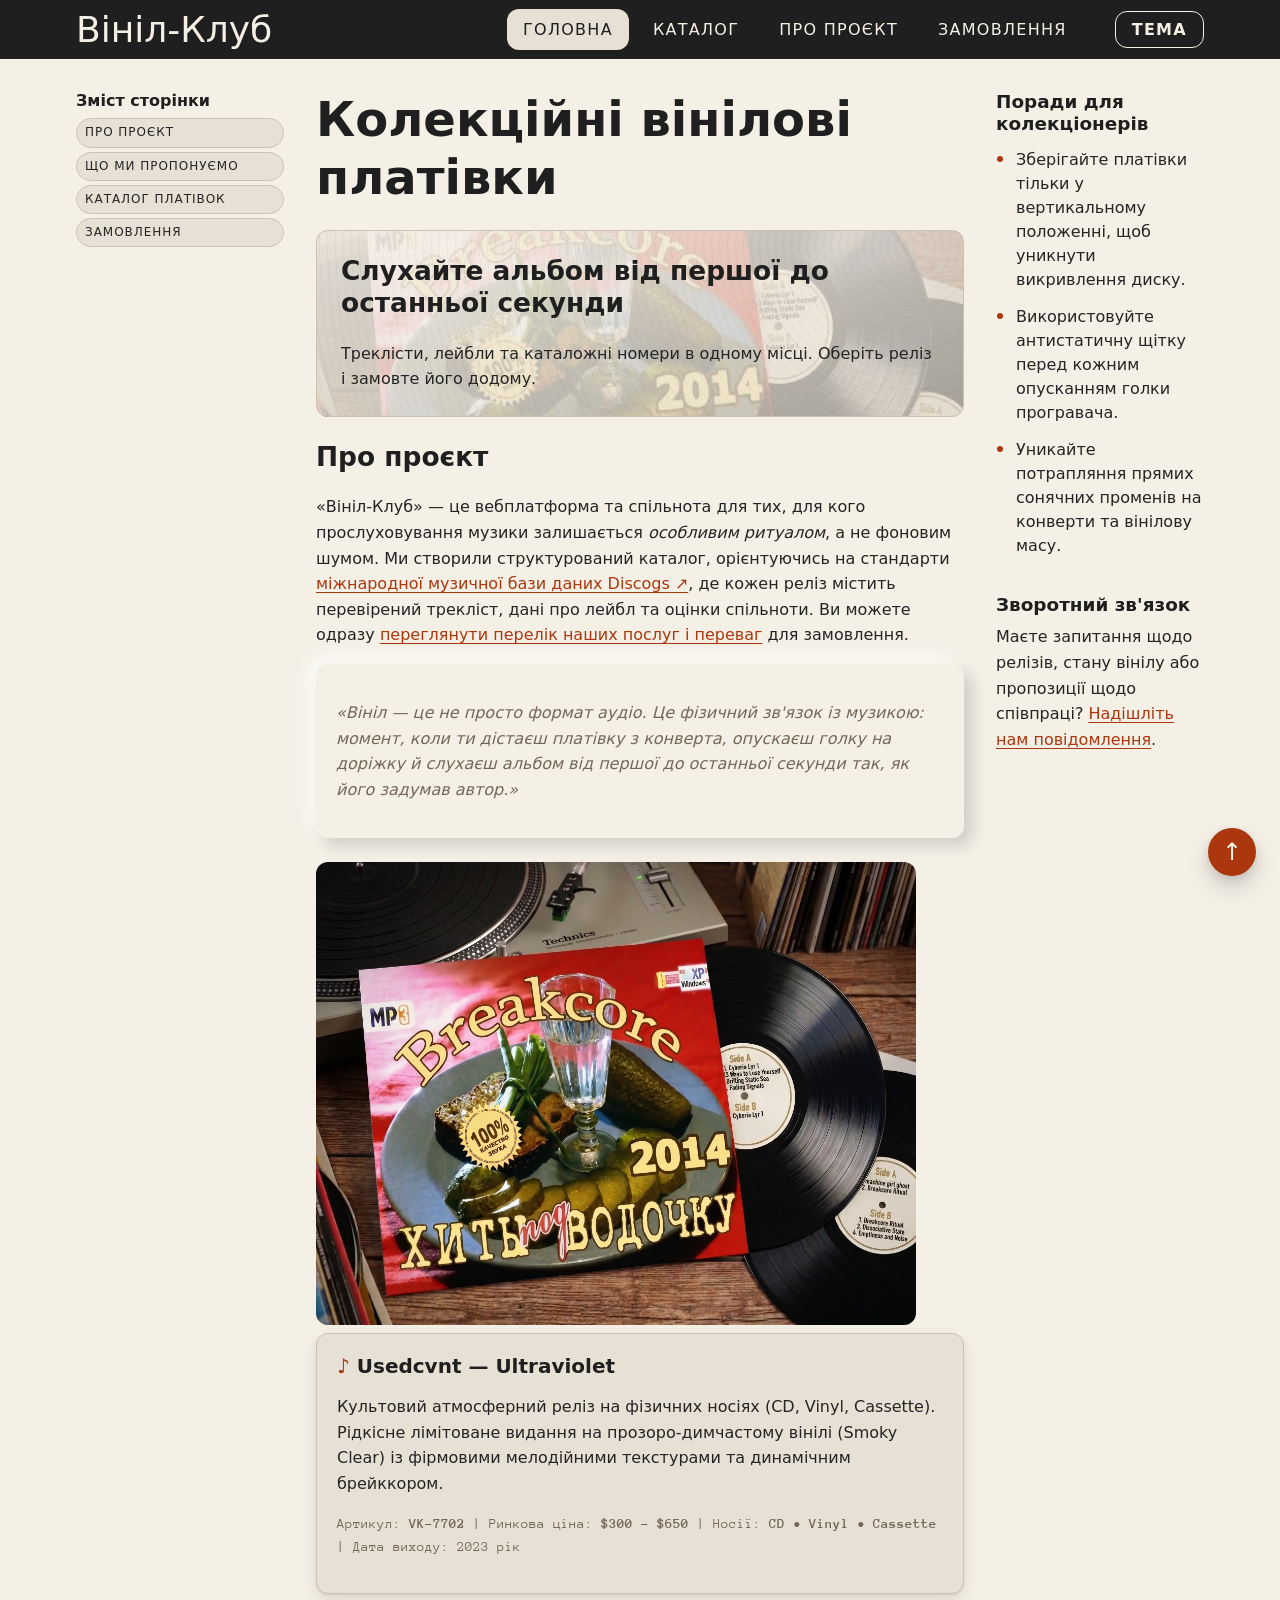
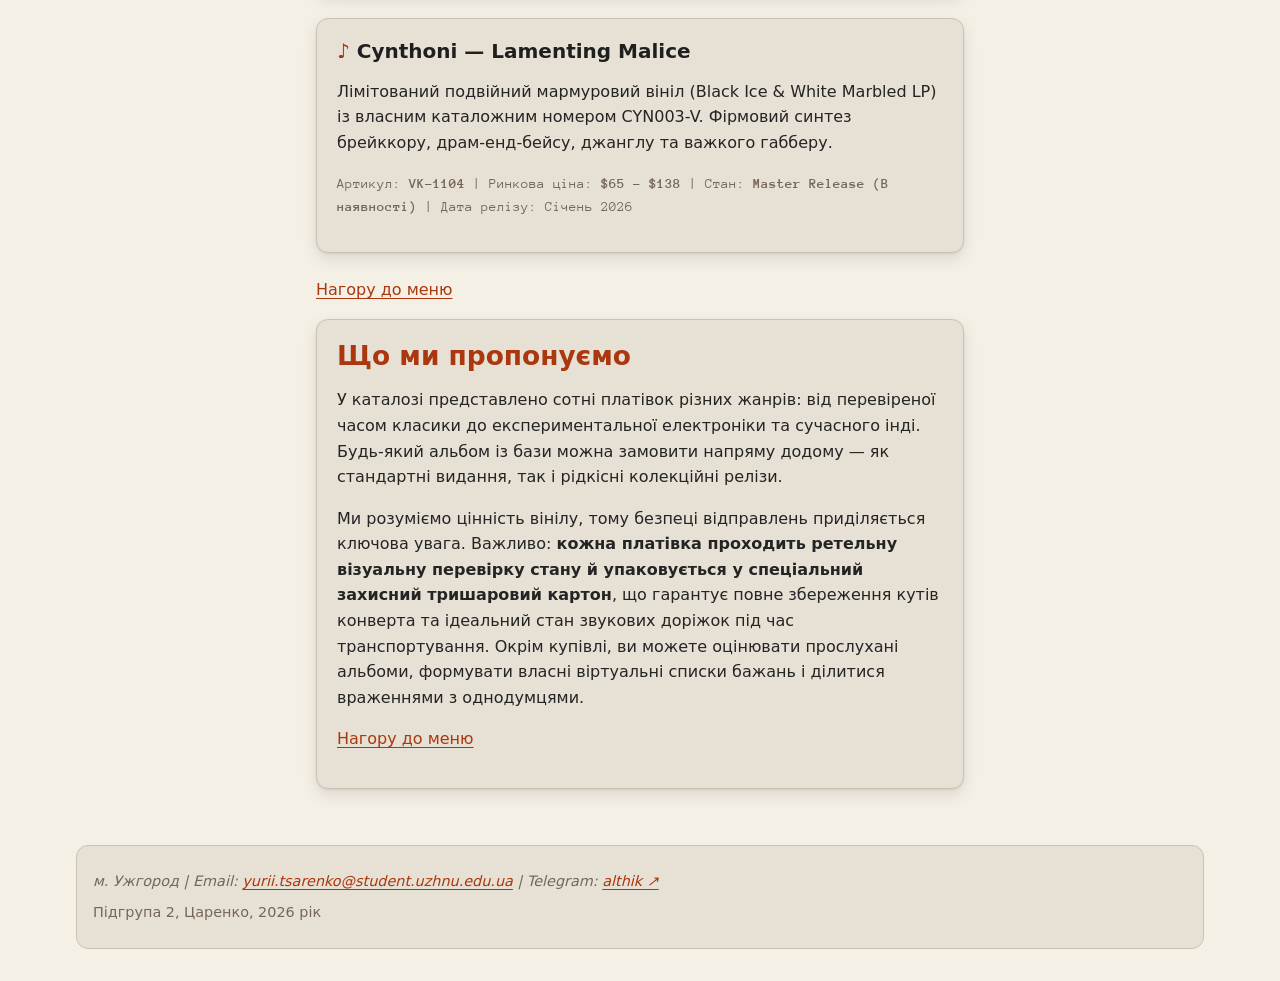
==== index.html @ e56ed95e "ЛР7: додано мобільне меню та анімації Додано згортане меню для телефонів і окрему навігацію для широ" ====
<!DOCTYPE html>
<!-- «Вініл-Клуб» — колекція музичних альбомів із треклістами, лейблами й оцінками слухачів. Сайт дає замовити платівку з каталогу. -->
<html lang="uk">

<head>
    <meta charset="UTF-8">
    <meta name="viewport" content="width=device-width, initial-scale=1">
    <title>Вініл-Клуб</title>
    <link rel="icon" type="image/png" href="images/favicon.png">
    <link rel="stylesheet" href="css/styles.css">
</head>

<body id="top">

    <!-- Шапка сторінки з єдиним головним меню -->
    <header>
        <a href="index.html" class="logo">Вініл-Клуб</a>
        <nav aria-label="Головне меню">
            <ul class="menu menu--desktop">
                <li><a href="index.html" class="current" aria-current="page">Головна</a></li>
                <li><a href="catalog.html">Каталог</a></li>
                <li><a href="about.html">Про проєкт</a></li>
                <li><a href="form.html">Замовлення</a></li>
            </ul>
            <details class="menu-disclosure">
                <summary>Меню</summary>
                <ul class="menu">
                    <li><a href="index.html" class="current" aria-current="page">Головна</a></li>
                    <li><a href="catalog.html">Каталог</a></li>
                    <li><a href="about.html">Про проєкт</a></li>
                    <li><a href="form.html">Замовлення</a></li>
                </ul>
            </details>
        </nav>
        <button type="button" class="theme-toggle" onclick="document.body.classList.toggle('dark-theme')">Тема</button>
    </header>

    <!-- Макет сторінки: Grid із зонами nav / main / side / foot (grid-template-areas у CSS) -->
    <div class="layout">

        <!-- Зона nav (grid-area: nav): зміст сторінки -->
        <nav class="page-nav layout__nav" aria-label="Навігація по сторінці">
            <h2>Зміст сторінки</h2>
            <ul>
                <li><a href="#about-section">Про проєкт</a></li>
                <li><a href="#offers">Що ми пропонуємо</a></li>
                <li><a href="catalog.html">Каталог платівок</a></li>
                <li><a href="form.html">Замовлення</a></li>
            </ul>
        </nav>

        <main class="layout__main">
            <h1>Колекційні вінілові платівки</h1>

            <section class="banner banner--glass">
                <h2>Слухайте альбом від першої до останньої секунди</h2>
                <p>Треклісти, лейбли та каталожні номери в одному місці. Оберіть реліз і замовте його додому.</p>
            </section>

            <!-- Перша секція: опис та картки релізів -->
            <section id="about-section">
                <h2>Про проєкт</h2>

                <p>«Вініл-Клуб» — це вебплатформа та спільнота для тих, для кого прослуховування музики залишається <em>особливим
                        ритуалом</em>, а не фоновим шумом. Ми створили структурований каталог, орієнтуючись на стандарти <a
                        href="https://www.discogs.com" target="_blank" rel="noopener noreferrer">міжнародної музичної бази даних
                        Discogs</a>, де кожен реліз містить перевірений трекліст, дані про лейбл та оцінки спільноти. Ви можете
                    одразу <a href="#offers">переглянути перелік наших послуг і переваг</a> для замовлення.</p>

                <blockquote class="neo">
                    <p>«Вініл — це не просто формат аудіо. Це фізичний зв'язок із музикою: момент, коли ти дістаєш платівку з
                        конверта, опускаєш голку на доріжку й слухаєш альбом від першої до останньої секунди так, як його задумав
                        автор.»</p>
                </blockquote>

                <picture>
                    <source srcset="images/breakcore-pod-vodochku-vinyl.webp" type="image/webp">
                    <source srcset="images/breakcore-pod-vodochku-vinyl.jpg" type="image/jpeg">
                    <img src="images/breakcore-pod-vodochku-vinyl.jpg"
                        alt="Колекційне видання вінілової платівки та конверт альбому біля програвача"
                        width="600" height="450">
                </picture>

               <!-- Картка товару 1: Usedcvnt -->
                <article>
                    <header>
                        <h3>Usedcvnt — Ultraviolet</h3>
                    </header>
                    <p>Культовий атмосферний реліз на фізичних носіях (CD, Vinyl, Cassette). Рідкісне лімітоване видання на прозоро-димчастому вінілі (Smoky Clear) із фірмовими мелодійними текстурами та динамічним брейккором.</p>
                    <footer>
                        <p>Артикул: <strong>VK-7702</strong> | Ринкова ціна: <strong>$300 – $650</strong> | Носії: <strong>CD • Vinyl • Cassette</strong> | Дата виходу: <time datetime="2023">2023 рік</time></p>
                    </footer>
                </article>

                <!-- Картка товару 2: Cynthoni -->
                <article>
                    <header>
                        <h3>Cynthoni — Lamenting Malice</h3>
                    </header>
                    <p>Лімітований подвійний мармуровий вініл (Black Ice &amp; White Marbled LP) із власним каталожним номером CYN003-V. Фірмовий синтез брейккору, драм-енд-бейсу, джанглу та важкого габберу.</p>
                    <footer>
                        <p>Артикул: <strong>VK-1104</strong> | Ринкова ціна: <strong>$65 – $138</strong> | Стан: <strong>Master Release (В наявності)</strong> | Дата релізу: <time datetime="2026-01">Січень 2026</time></p>
                    </footer>
                </article>

                <p><a href="#top">Нагору до меню</a></p>
            </section>

            <!-- Друга секція: особливості замовлення -->
            <section id="offers" class="card">
                <h2>Що ми пропонуємо</h2>

                <p>У каталозі представлено сотні платівок різних жанрів: від перевіреної часом класики до експериментальної
                    електроніки та сучасного інді. Будь-який альбом із бази можна замовити напряму додому — як стандартні видання,
                    так і рідкісні колекційні релізи.</p>
                <p>Ми розуміємо цінність вінілу, тому безпеці відправлень приділяється ключова увага. Важливо: <strong>кожна
                        платівка проходить ретельну візуальну перевірку стану й упаковується у спеціальний захисний тришаровий
                        картон</strong>, що гарантує повне збереження кутів конверта та ідеальний стан звукових доріжок під час
                    транспортування. Окрім купівлі, ви можете оцінювати прослухані альбоми, формувати власні віртуальні списки
                    бажань і ділитися враженнями з однодумцями.</p>
                <p><a href="#top">Нагору до меню</a></p>
            </section>
        </main>

        <!-- Зона side (grid-area: side): поради колекціонерам і зворотний зв'язок -->
        <aside class="layout__aside">
            <section>
                <h2>Поради для колекціонерів</h2>
                <ul>
                    <li>Зберігайте платівки тільки у вертикальному положенні, щоб уникнути викривлення диску.</li>
                    <li>Використовуйте антистатичну щітку перед кожним опусканням голки програвача.</li>
                    <li>Уникайте потрапляння прямих сонячних променів на конверти та вінілову масу.</li>
                </ul>
            </section>

            <section>
                <h2>Зворотний зв'язок</h2>
                <p>Маєте запитання щодо релізів, стану вінілу або пропозиції щодо співпраці?
                <a href="form.html#feedback-section">Надішліть нам повідомлення</a>.</p>
            </section>
        </aside>


        <footer class="layout__footer">
            <address>
                м. Ужгород | Email: <a href="mailto:yurii.tsarenko@student.uzhnu.edu.ua">yurii.tsarenko@student.uzhnu.edu.ua</a> | Telegram: <a href="https://t.me/althik">althik</a>
            </address>
            <p>Підгрупа 2, Царенко, 2026 рік</p>
        </footer>

    </div>

    <a class="to-top" href="#top" aria-label="Нагору">↑</a>


</body>

</html>
---- css/styles.css ----
/* ==========================================================================
   Проєкт: «Вініл-Клуб»
   Варіант: №11 (Музичні альбоми)
   Студент: Царенко Юрій
   Дата: 2026-10-05
   Тема 4: CSS-основи, селектори, каскад, текст і шрифти
   Тема 5 (ЛР 5): нормалізація box-sizing, змінні розмірів, галерея в виданнях
   Тема 7 (ЛР 7): mobile-first, три розкладки макета через min-width
   Тема 6 (ЛР 6): Grid для макета, Flexbox для вмісту, відступи лише через gap,
                  навігація на Flexbox, grid-template-areas, нативний <dialog>
   ========================================================================== */

/* Моноширинний шрифт Google Fonts із кирилицею: Anonymous Pro — лише для
   треклістів і коду (накреслення 400 і 700); решта сайту — системний стек */
@import url('https://fonts.googleapis.com/css2?family=Anonymous+Pro:wght@400;700&subset=cyrillic&display=swap');

/* --------------------------------------------------------------------------
   0. Глобальна нормалізація коробок (ЛР 5)
   -------------------------------------------------------------------------- */

/* Що змінює це правило. За замовчуванням (box-sizing: content-box) властивість
   width задає ширину лише вмісту, а padding і border браузер додає зверху.
   Тому блок із width: 50% та padding: 20px насправді займає 50% + 40px + рамки,
   і дві такі колонки разом виходять ширшими за 100% — друга падає на новий рядок.
   У моделі border-box width вже включає padding і border: блок із width: 50%
   лишається рівно половиною контейнера, а внутрішні відступи «з'їдають» місце
   зсередини. Саме тому дві колонки по 50% з відступами нарешті стоять в одному
   рядку. Правило стоїть перед :root і діє на всі елементи та їхні
   псевдоелементи (@import вище — бо імпорт у CSS має йти першим у файлі). */
*, *::before, *::after {
  box-sizing: border-box;
}

/* Без max-width: 100% одне зашироке зображення виходить за межі екрана й розтягує всю сторінку, викликаючи горизонтальну прокрутку. */
img, video, iframe {
  max-width: 100%;
  height: auto;
}

/* Широка таблиця прокручується всередині власної обгортки, а не розтягує сторінку */
.table-wrap {
  overflow-x: auto;
}

/* --------------------------------------------------------------------------
   1. Палітра у custom properties (:root) та нетипові змінні
   -------------------------------------------------------------------------- */
:root {
  /* Обов'язкова 6-колірна HSL-палітра та допоміжні стани */
  --color-brand: hsl(0, 0%, 12%);           /* Чорний вініл */
  --color-accent: hsl(16, 85%, 36%);        /* Палений бурштин / теракота */
  --color-accent-hover: hsl(16, 90%, 50%);  /* Світліший акцент для ховерів */
  --color-visited: hsl(340, 50%, 35%);      /* Відвідані посилання (LVHFA) */
  --color-bg: hsl(40, 42%, 93%);            /* Кремовий папір (основний фон) */
  --color-surface: hsl(38, 28%, 87%);       /* Картон конверта (картки, таблиці) */
  --color-text: hsl(0, 0%, 14%);            /* Графітовий текст */
  --color-muted: hsl(32, 14%, 40%);         /* Зістарений папір для підписів/дат */
  --color-border: hsl(36, 20%, 75%);        /* Межі блоків і комірок */
  --color-highlight: hsl(42, 90%, 75%);     /* Підсвічування тексту <mark> */
  --color-row-hover: hsl(16, 45%, 84%);     /* Рядок таблиці під курсором: світлий відтінок акценту */
  --color-danger: hsl(0, 70%, 50%);         /* Колір помилки валідації */
  --color-danger-bg: hsl(0, 70%, 95%);      /* Світлий фон поля з помилкою */
  --color-success: hsl(85, 28%, 32%);       /* Коректне поле: приглушений оливковий, у тон кремовій палітрі */
  --color-success-bg: hsl(85, 30%, 89%);    /* Світлий оливковий фон коректного поля */
  --color-current: hsl(0, 78%, 46%);        /* Червона обводка поточного розділу в панелі змісту */

  /* Нетипові змінні (шрифти, геометрія, тіні) */
  --font-body: system-ui, -apple-system, "Segoe UI", Roboto, sans-serif;
  --font-mono: "Anonymous Pro", "Courier New", Courier, monospace;
  --radius: 12px;
  --space: 16px;
  --space-sm: 8px;
  --space-md: 20px;
  --space-lg: 24px;
  --space-xl: 32px;

  /* Нові змінні розмірів (ЛР 5): жодних «магічних чисел» у відступах і сітці */
  --color-on-dark: hsl(0, 0%, 100%);  /* білий текст на темних плашках (теги авторів, SVG-діаграма) */
  --space-xs: 0.25rem;      /* найменший відступ: бейджі, дрібні проміжки */
  --page-width: 1160px;     /* максимальна ширина вмісту сторінки (макет із двома бічними колонками) */
  /* Бічний відступ шапки й підвалу: вміст вирівнюється по краях макета,
     а фон шапки лишається на всю ширину вікна */
  --page-inset: max(var(--space), calc((100% - var(--page-width)) / 2 + var(--space)));
  --card-img-height: 260px; /* висота зображень у картках: дорівнює ширині картки — майже квадратна обкладинка */
  --gallery-img-height: 220px; /* висота ілюстрацій у галереї видання */

  /* Змінні макета (ЛР 6): проміжки й ширини колонок беруться лише звідси */
  --gap: 2rem;          /* проміжок між зонами макета, картками сітки та елементами flex-рядків */
  --min-col: 260px;     /* мінімальна ширина колонки сітки каталогу */
  --sidebar: 13rem;     /* ширина бічних колонок десктопного макета (nav і side) */
  --gap-tag: 2px;       /* тонкий проміжок між частинами спільного тега авторів */
  --header-offset: 5rem;   /* висота липкої шапки з запасом: під неї «прилипає» зміст, і до неї скролляться якорі */

  /* Змінні бонусів ЛР 6: щільна галерея та форма в дві колонки */
  --gallery-cols: 2;    /* кількість колонок галереї: база — телефон, більше колонок у медіазапиті поруч із .gallery */
  --gallery-row: 120px; /* висота одного рядка галереї: wide/tall плитки кратні їй */
  --form-label-col: minmax(12rem, 18rem); /* ліва колонка форми з підписами */

  /* Кольори авторів для тегів: взяті з їхніх обкладинок і вінілу
     (на всіх фонах текст тегу білий) */
  --artist-cynthoni: hsl(215, 18%, 30%);  /* крижано-мармуровий вініл Black Ice */
  --artist-usedcvnt: hsl(265, 40%, 38%);  /* ультрафіолет, прозоро-димчастий вініл */
  --artist-sewerslvt: hsl(330, 60%, 38%); /* рожево-малиновий сплеттер */
  --artist-femtanyl: hsl(8, 65%, 34%);    /* вогняно-червоний з обкладинки Man Bites Dog */

  /* Базова тінь та тінь підйому карток при ховері */
  --shadow: 0 1px 2px rgb(0 0 0 / 8%), 0 6px 16px rgb(0 0 0 / 10%);
  --shadow-lift: 0 4px 12px rgb(0 0 0 / 12%), 0 12px 24px rgb(0 0 0 / 14%);
  /* Тіні неоморфної картки: кольори у змінних, щоб темна тема їх перевизначала */
  --neo-shadow-dark: rgb(0 0 0 / 15%);
  --neo-shadow-light: rgb(255 255 255 / 70%);

  /* Нові змінні для темної теми. У світлій темі дорівнюють попереднім значенням,
     тому її вигляд не змінюється. Розв'язують конфлікт: --color-brand водночас
     фон шапки/thead і колір заголовків, а їм у темній темі потрібні різні кольори */
  --color-chrome: var(--color-brand);       /* фон шапки та рядків thead/tfoot */
  --color-on-chrome: var(--color-bg);       /* текст на шапці та thead/tfoot */
  --color-btn-hover: var(--color-brand);    /* фон кнопок при наведенні */
  --glow-accent: none;                      /* світіння кнопок і плиток при наведенні */
}

/* БОНУС 1. Темна тема: клас dark-theme на <body> (кнопка «Тема» в шапці) лише
   перевизначає змінні палітри, жодного правила оформлення не дублюється.
   Стиль: глибокий чорний фон, графітово-бордові поверхні, неоново-червоний акцент.
   Контраст (WCAG): текст на фоні ≈ 18:1, акцент #ff293b на фоні ≈ 5,3:1,
   на поверхні ≈ 4,7:1; чорний текст кнопок на акценті ≈ 5,3:1 */
.dark-theme {
  /* Фон і поверхні */
  --color-bg: #0a0a0a;                       /* глибокий чорний */
  --color-surface: hsl(350, 9%, 12%);        /* графіт із ледь помітним бордовим відтінком */
  --color-chrome: hsl(350, 40%, 14%);        /* шапка та thead: темний бордо */
  --color-on-chrome: hsl(0, 0%, 100%);

  /* Текст */
  --color-text: hsl(0, 0%, 94%);
  --color-brand: hsl(0, 0%, 100%);           /* заголовки, підписи, hover посилань */
  --color-muted: hsl(350, 6%, 68%);

  /* Акцент */
  --color-accent: #ff293b;                   /* чистий яскравий червоний */
  --color-accent-hover: hsl(355, 100%, 68%);
  --color-btn-hover: var(--color-accent-hover);
  --color-visited: hsl(330, 40%, 68%);       /* відвідані: приглушений рожевий, не плутається з акцентом */
  --color-current: hsl(355, 100%, 70%);

  /* Межі й стани */
  --color-border: hsl(350, 14%, 24%);
  --color-highlight: hsl(355, 75%, 30%);
  --color-row-hover: hsl(352, 45%, 17%);
  --color-danger: hsl(24, 100%, 62%);        /* помилка: бурштиново-помаранчева, щоб не зливалась із червоним акцентом */
  --color-danger-bg: hsl(24, 50%, 14%);
  --color-success: hsl(145, 55%, 58%);
  --color-success-bg: hsl(145, 30%, 12%);

  /* Тіні та неонове світіння */
  --shadow: 0 1px 2px rgb(0 0 0 / 70%),
            0 8px 20px rgb(255 41 59 / 7%);
  --shadow-lift: 0 0 0 1px rgb(255 41 59 / 35%),
                 0 0 18px rgb(255 41 59 / 40%),
                 0 10px 32px rgb(255 41 59 / 22%);
  --glow-accent: 0 0 10px rgb(255 41 59 / 60%),
                 0 0 26px rgb(255 41 59 / 35%);
  --neo-shadow-dark: rgb(0 0 0 / 90%);
  --neo-shadow-light: rgb(255 41 59 / 9%);   /* неоморфна картка світиться червоним, а не білим */
}

/* --------------------------------------------------------------------------
   2. Базові стилі та типографіка (rem, line-height числом)
   -------------------------------------------------------------------------- */

/* Футер притиснуто до низу через Flexbox: body — flex-колонка висотою не менше вікна,
   а блок, що росте (.layout або main), забирає весь вільний простір (flex: 1) */
body {
  display: flex;
  flex-direction: column;
  min-height: 100vh;
  font-family: var(--font-body);
  font-size: 1rem;       /* 16px */
  line-height: 1.6;      /* комфортний інтерліньяж числом */
  background-color: var(--color-bg);
  color: var(--color-text);
  margin: 0;
}

/* Заголовки */
h1, h2, h3 {
  line-height: 1.2;
  color: var(--color-brand);
}

/* clamp(мінімум, бажане, максимум): заголовок плавно росте разом із шириною
   вікна, але не стає меншим за 1.6rem і більшим за 3rem */
h1 { font-size: clamp(1.6rem, 5vw, 3rem); }
h2 { font-size: clamp(1.35rem, 4vw, 1.65rem); }
h3 { font-size: clamp(1.1rem, 3vw, 1.25rem); }

p {
  max-width: 40rem;
  line-height: 1.6;
}

figure {
  margin-left: 0;
}

img {
  max-width: 100%;
  height: auto;
  border-radius: var(--radius);
}

::selection {
  background-color: var(--color-accent);
  color: var(--color-bg);
}

/* --------------------------------------------------------------------------
   3. Наскрізна шапка та горизонтальне меню (Flexbox)
   -------------------------------------------------------------------------- */

/* [8.3] Комбінатор > (дитина): стилі лише для шапки, що є прямою дитиною body,
   а не для <header> усередині карток article */
/* Липка шапка: sticky тримає її вгорі вікна під час прокручування.
   Фон — суцільний колір палітри (не прозорий), щоб текст сторінки не просвічував.
   z-index працює лише в елементів із position, відмінним від static, тому шапці
   потрібен саме position: sticky разом із z-index. */
/* Шапка — Flex-контейнер: логотип ліворуч, меню праворуч (space-between), по вертикалі
   вони по центру, а проміжок між ними задає лише gap. flex-wrap дає меню перейти
   під логотип на вузькому екрані. */
body > header {
  position: sticky;
  top: 0;
  z-index: 10;
  display: flex;
  flex-wrap: wrap;
  align-items: center;
  justify-content: space-between;
  gap: var(--gap);
  padding: var(--space-sm) var(--page-inset);
  background-color: var(--color-chrome);
  color: var(--color-on-chrome);
}

/* Єдиний вигляд назви сайту для всіх сторінок */
body > header .logo {
  font-size: clamp(1.5rem, 6vw, 2.25rem);
  line-height: 1.2;
  margin: 0;
}

body > header nav {
  background-color: var(--color-chrome);
}

/* Вміст диктує Flex: пункти меню йдуть у рядок, проміжок дає лише gap.
   Без старих хаків розкладки та без margin на <li> */
body > header nav .menu {
  display: flex;
  flex-wrap: wrap;
  gap: var(--space-sm);
  list-style: none;
  margin: 0;
  padding: 0;
}

body > header nav .menu--desktop {
  display: none;
}

body > header .menu-disclosure .menu {
  flex-direction: column;
}

body > header .menu-disclosure summary {
  cursor: pointer;
  padding: var(--space-sm) var(--space);
  border-radius: var(--radius);
  color: var(--color-on-chrome);
  list-style-position: inside;
}

body > header .menu-disclosure summary:hover {
  background-color: var(--color-accent);
  color: var(--color-bg);
}

body > header .menu-disclosure summary:focus-visible {
  outline: 2px solid var(--color-accent);
  outline-offset: 2px;
}

body > header .menu-disclosure:not([open]) .menu {
  display: none;
}

@media (min-width: 768px) {
  body > header .menu-disclosure {
    display: none;
  }

  body > header nav .menu--desktop {
    display: flex;
  }

  body > header nav .menu--desktop {
    flex-direction: row;
  }

  body > header .menu-disclosure summary {
    display: none;
  }
}

body > header .logo:link,
body > header .logo:visited,
body > header nav a:link,
body > header nav a:visited {
  color: var(--color-on-chrome);
  text-decoration: none;
}

/* Посилання лишаються плитками: блок із власним padding */
body > header nav a {
  display: block;
  padding: var(--space-sm) var(--space);
  border-radius: var(--radius);
}

body > header .logo:hover {
  color: var(--color-accent-hover);
}

body > header nav a:hover {
  background-color: var(--color-accent);
  color: var(--color-bg);
}

/* Поточна сторінка (клас current стоїть на посиланні в кожному HTML) */
body > header nav a.current:link,
body > header nav a.current:visited {
  background-color: var(--color-surface);
  color: var(--color-brand);
}

/* Пункт 4.6 методички: letter-spacing рівно в одному правилі з uppercase */
nav a, th {
  text-transform: uppercase;
  letter-spacing: 0.08em;
}

/* --------------------------------------------------------------------------
   4. Посилання: порядок LVHFA + :focus-visible
   -------------------------------------------------------------------------- */

/* Порядок LVHFA критичний, бо в усіх п'яти правил однакова специфічність,
   тож лишається вирішувати черговістю в файлі: пізніше правило перемагає раніше. */
a:link {
  color: var(--color-accent);
  text-decoration: underline;
  text-underline-offset: 3px;
}

a:visited {
  color: var(--color-visited);
}

a:hover {
  color: var(--color-brand);
}

a:focus-visible {
  outline: 2px solid var(--color-accent);
  outline-offset: 2px;
}

a:active {
  color: var(--color-accent-hover);
}

/* --------------------------------------------------------------------------
   5. Головний контейнер та блочна розкладка
   -------------------------------------------------------------------------- */

main {
  max-width: var(--page-width);
  margin: 0 auto;
  padding: var(--space-lg) var(--space);
}

main h1 {
  margin-top: 0;
  margin-bottom: var(--space-lg);
}

main > p {
  margin-bottom: var(--space-lg);
}

/* Сторінки без .layout (about, form): main росте й притискає футер до низу;
   width: 100% потрібен, бо auto-відступи не дають flex-елементу розтягнутися */
body > main {
  flex: 1;
  width: 100%;
}

body > aside {
  width: 100%;
}

/* --------------------------------------------------------------------------
   6. Картки: строго article, fieldset, table та .card
   -------------------------------------------------------------------------- */

/* Картками робимо ТІЛЬКИ платівки, поля форм, таблицю та блок «Що ми пропонуємо» */
/* Запасне значення (fallback): якщо змінну --shadow не оголошено в :root,
   браузер підставить значення після коми, і тінь не зникне */
article, fieldset, table, .card {
  background-color: var(--color-surface);
  border: 1px solid var(--color-border);
  border-radius: var(--radius);
  padding: var(--space-md);
  margin-bottom: var(--space-lg);
  box-shadow: var(--shadow, 0 2px 8px rgb(0 0 0 / 10%));
  transition: border-color 0.2s ease, box-shadow 0.2s ease;
}

@media (hover: hover) {
  article:hover, fieldset:hover, .card:hover {
    border-color: var(--color-accent);
    box-shadow: var(--shadow-lift, 0 8px 24px rgb(0 0 0 / 14%));
  }
}

/* БОНУС 2. «Батьківський селектор» :has(): картка з розкритим треклістом
   (<details open>) отримує акцентну рамку й піднесену тінь — без JavaScript */
article:has(details[open]) {
  border-color: var(--color-accent);
  box-shadow: var(--shadow-lift, 0 8px 24px rgb(0 0 0 / 14%));
}

legend {
  font-weight: 700;
  color: var(--color-brand);
  padding: 0 var(--space-sm);
}

article header {
  background: transparent;
  padding: 0;
  margin-bottom: var(--space-sm);
}

/* Пробіл (нащадок): article h3 — заголовок будь-якої глибини всередині картки */
article header h3,
article h3 {
  color: var(--color-brand);
  margin-top: 0;
  margin-bottom: var(--space-sm);
}

/* Відступи заголовка блоку «Що ми пропонуємо» (колір — у демонстрації п. 9) */
.card h2 {
  margin-top: 0;
  margin-bottom: var(--space-sm);
}

/* Скидання подвійних рамок і карток усередині релізів */
article section,
article fieldset {
  background: transparent;
  border: none;
  box-shadow: none;
  padding: 0;
  margin: 0 0 var(--space);
}

article section:hover,
article fieldset:hover {
  border: none;
  box-shadow: none;
}

article video,
article audio {
  max-width: 100%;
  margin: 0 0 var(--space-sm);
}

/* Цитата: повністю чиста без фонової заливки */
blockquote {
  margin: 0 0 var(--space);
  padding: var(--space-sm) 0 var(--space-sm) var(--space);
  border-left: 3px solid var(--color-accent);
  font-style: italic;
  color: var(--color-muted);
}

mark {
  background-color: var(--color-highlight);
  color: var(--color-brand);
  padding: 1px 4px;
  border-radius: var(--radius);
}

small {
  color: var(--color-muted);
}

/* --------------------------------------------------------------------------
   7. Моноширинний трекліст (варіант №11)
   -------------------------------------------------------------------------- */

/* Моноширинний шрифт — для назв треків, коду та рядка метаданих релізу
   (артикул, ціна, носії, дата) */
pre, code, .tracklist, article footer {
  font-family: var(--font-mono);
}

article footer {
  font-size: 0.9rem;
  color: var(--color-muted);
}

/* Варіант №11: окремий стиль назв треків — моноширинний шрифт. Рядок треку —
   flex-контейнер: номер, назва й тривалість стоять в одному рядку. Номер
   малюють лічильником CSS, бо display: flex прибирає стандартний маркер <li>;
   margin-left: auto на тривалості забирає вільне місце й притискає її праворуч
   (без обтікання та ручного скидання). */
.tracklist {
  max-width: 32rem;
  padding-left: 0;
  list-style: none;
  counter-reset: track;
}

/* Друга частина збірки починається з 7-го треку (атрибут start у HTML) */
.tracklist[start="7"] {
  counter-reset: track 6;
}

.tracklist li {
  display: flex;
  align-items: baseline;
  gap: var(--gap);
  padding: 6px 0;
  counter-increment: track;
}

.tracklist li::before {
  content: counter(track) ".";
  flex-shrink: 0;
  min-width: 3ch;
  text-align: right;
  color: var(--color-accent);
  font-weight: 700;
}

.track-duration {
  flex-shrink: 0;
  margin-left: auto;
  color: var(--color-accent);
  font-weight: 700;
}

/* --------------------------------------------------------------------------
   8. Оформлення зведеної таблиці
   -------------------------------------------------------------------------- */

/* Таблиця оформлена лише селекторами по структурі, без класів у комірках.
   Фон таблиці — var(--color-bg), щоб зебра з var(--color-surface) була помітна */
table {
  width: 100%;
  border-collapse: collapse;
  background-color: var(--color-bg);
}

caption {
  text-align: left;
  font-size: clamp(1.1rem, 3.5vw, 1.35rem);
  font-weight: 700;
  line-height: 1.3;
  padding-bottom: var(--space-sm);
}

th, td {
  padding: 10px 12px;
  border: 1px solid var(--color-border);
  text-align: left;
}

thead th, tfoot th {
  background-color: var(--color-chrome);
  color: var(--color-on-chrome);
}

tbody th {
  background-color: transparent;
  color: var(--color-text);
  font-weight: 700;
}

/* Числова колонка «Рік» — по структурі, без класів у комірках:
   у кожному рядку tbody рік стоїть третім з кінця (:nth-last-child(3)),
   навіть коли клітинка виконавця об'єднана через rowspan;
   у шапці це третій th першого рядка */
tbody td:nth-last-child(3),
thead tr:first-child th:nth-child(3) {
  text-align: right;
}

/* Зебра: :nth-child(an+b) — «кожен a-й рядок, починаючи з b-го», n = 0, 1, 2, 3…
   even — це те саме, що 2n: n = 0 дає 0 (такого рядка немає), далі 2, 4, 6…
   тобто фарбуємо кожен другий рядок, починаючи з другого */
tbody tr:nth-child(even) {
  background-color: var(--color-surface);
}

/* Підсвітка рядка під курсором (після зебри, щоб перемагати за порядком).
   Рядки, об'єднані через rowspan (один виконавець — кілька альбомів),
   підсвічуються разом, скільки б їх не було: рядки групи позначені атрибутом
   data-group у HTML, а :has() на tbody вмикає підсвітку всієї групи, коли
   курсор стоїть над будь-яким її рядком. */
tbody tr:hover,
tbody:has(tr[data-group="sewerslvt"]:hover) tr[data-group="sewerslvt"],
tbody:has(tr[data-group="femtanyl"]:hover) tr[data-group="femtanyl"] {
  background-color: var(--color-row-hover);
}

/* --------------------------------------------------------------------------
   9. Елементи форм та псевдокласи стану
   -------------------------------------------------------------------------- */

input, select, textarea {
  font-family: inherit;
  font-size: 1rem;
  padding: var(--space-sm);
  border: 1px solid var(--color-border);
  border-radius: var(--radius);
  background-color: var(--color-bg);
  color: var(--color-text);
  transition: border-color 0.2s ease;
}

/* Усі поля (крім чекбоксів і радіокнопок) — однакової ширини */
input:not([type="checkbox"]):not([type="radio"]),
select,
textarea {
  width: 100%;
  max-width: 400px;
}

input:hover, select:hover, textarea:hover {
  border-color: var(--color-accent);
}

input:focus-visible, select:focus-visible, textarea:focus-visible {
  outline: 2px solid var(--color-accent);
  outline-offset: 1px;
}

/* Чому :focus:invalid, а не просто :invalid: браузер перевіряє поле одразу
   після завантаження, тож порожні обов'язкові поля одразу були б «невалідні»
   і вся форма стала б червоною, поки користувач ще нічого не ввів.
   Без :focus підсвітка лишалася б на всіх полях відразу, а з ним з'являється
   лише в тому полі, у якому користувач зараз друкує. */
input:focus:invalid,
select:focus:invalid,
textarea:focus:invalid {
  border-color: var(--color-danger);
  background-color: var(--color-danger-bg);
  outline: 2px solid var(--color-danger);
}

/* Зелений (валідний) стан — лише для полів із placeholder, куди вже щось введено:
   порожнє поле (навіть необов'язкове), вибір файлу, число зі значенням за
   замовчуванням формально «валідні», але підсвічувати їх як правильно
   заповнені безглуздо */
input[placeholder]:focus:valid:not(:placeholder-shown),
select:focus:valid,
textarea:focus:valid:not(:placeholder-shown) {
  border-color: var(--color-success);
  background-color: var(--color-success-bg);
  outline: 2px solid var(--color-success);
}

/* Обов'язкові поля: зірочка через ::after, без тексту в розмітці.
   Поле стоїть після label і <br>; чекбокс — одразу перед своїм label */
/* [8.2] Псевдоелемент ::after (декор, content) — зірочка біля обов'язкових полів */
label:has(+ br + :required)::after,
input:required + label::after {
  content: " *";
  color: var(--color-danger);
}

input[type="checkbox"],
input[type="radio"] {
  accent-color: var(--color-accent);
  cursor: pointer;
  vertical-align: middle;
  margin-right: var(--space-sm);
}

fieldset label {
  cursor: pointer;
  display: inline;
  vertical-align: middle;
  transition: color 0.15s ease;
}

fieldset label:hover {
  color: var(--color-accent);
}

/* [8.3] Комбінатор + (наступний сусід): <label>, що стоїть одразу після
   вибраного input, стає жирним; пробіл (нащадок): fieldset label — усі підписи
   всередині fieldset */
fieldset label:has(input:checked),
input:checked + label {
  font-weight: 700;
  color: var(--color-brand);
}

/* БОНУС 4. Вкладені правила (nesting): блок кнопок із & замість
   повторення selector-префікса button у кожному правилі */
button {
  font-family: inherit;
  font-size: 1rem;
  padding: var(--space-sm) var(--space);
  border-radius: var(--radius);
  border: 1px solid transparent;
  cursor: pointer;
  font-weight: 700;
  transition: background-color 0.2s ease;

  /* Кнопки розрізняються атрибутним селектором, без доданих класів */
  &[type="submit"] {
    background-color: var(--color-accent);
    color: var(--color-bg);

    &:hover {
      background-color: var(--color-btn-hover);
    }
  }

  &[type="reset"] {
    background-color: var(--color-surface);
    color: var(--color-text);
    border-color: var(--color-border);

    &:hover {
      background-color: var(--color-border);
    }
  }
}

/* --------------------------------------------------------------------------
   10. Списки правил догляду та словник термінів
   -------------------------------------------------------------------------- */

ol {
  padding-left: 1.5rem;
  margin: 0 0 var(--space);
}

ol li {
  margin-bottom: var(--space-sm);
  line-height: 1.5;
}

/* БОНУС 5. Власні маркери через ::marker (список порад на головній):
   колір і розмір. Варіант із підміною маркера (для порівняння, закоментовано):
   aside ul { list-style: none; }
   aside ul li::before { content: "\25CF "; color: var(--color-accent); }  */
aside ul li::marker {
  color: var(--color-accent);
  font-size: 1.25em;
}

/* [8.2] Псевдоелемент ::before (декор, content) — нота перед назвою релізу */
article header h3::before {
  content: "\266A\00A0";
  color: var(--color-accent);
}

/* [8.2] Псевдоелемент ::marker — колір і товщина номерів у списках */
ol li::marker {
  color: var(--color-accent);
  font-weight: 700;
}

dl {
  margin: 0 0 var(--space);
}

dt {
  font-weight: 700;
  color: var(--color-brand);
  margin: 0;
  font-size: 1.05rem;
}

dd {
  margin: 0 0 var(--space);
  padding-left: var(--space);
  border-left: 2px solid var(--color-border);
  color: var(--color-text);
  line-height: 1.5;
}

/* --------------------------------------------------------------------------
   11. Бічна панель (<aside>) — чистий текст без рамок, карток і підкладок
   -------------------------------------------------------------------------- */

aside {
  max-width: var(--page-width);
  margin: 0 auto var(--space-lg);
  padding: 0 var(--space);
}

/* Картки article/fieldset усередині aside — без рамок і тіні */
aside article,
aside section {
  background: transparent;
  border: none;
  box-shadow: none;
  padding: 0;
}

aside article:hover,
aside section:hover {
  border: none;
  box-shadow: none;
}

aside h2,
aside h3 {
  color: var(--color-brand);
  margin: 0 0 var(--space-sm);
}

aside ul {
  padding-left: 1.25rem;
  margin: 0 0 var(--space);
}

aside ul li {
  margin-bottom: var(--space-sm);
  line-height: 1.5;
}

aside p {
  margin: 0 0 var(--space-sm);
}

/* --------------------------------------------------------------------------
   12. Підвал сайту (<footer>)
   -------------------------------------------------------------------------- */

/* Підвал сторінок без .layout (about, form): звичайний блок у кінці flex-колонки body,
   до низу його притискає main з flex: 1 */
body > footer,
.layout__footer {
  background-color: var(--color-surface);
  border-top: 1px solid var(--color-border);
  font-size: 0.9rem;
  color: var(--color-muted);
}

body > footer {
  padding: var(--space-lg) var(--page-inset);
}

body > footer address,
.layout__footer address {
  margin-bottom: var(--space-sm);
}

body > footer p,
.layout__footer p {
  margin: 0;
}

/* --------------------------------------------------------------------------
   13. Макет сторінки (index, catalog): Grid і grid-template-areas, mobile-first
   -------------------------------------------------------------------------- */

/* ===== Адаптив (mobile-first) =====
   база             - телефон, ≤ 767px
   min-width: 768px - планшет, 768-1023px
   min-width: 1024px - десктоп, ≥ 1024px */

/* База - телефон: одна колонка, зони йдуть одна під одною (nav -> main -> side -> foot).
   Шапка лежить поза .layout. Назви зон закріплені за блоками нижче, тож
   HTML не змінюється: макет перебудовують лише grid-template-columns і
   grid-template-areas. flex: 1 тримає підвал унизу flex-колонки body. */
.layout {
  flex: 1;
  display: grid;
  gap: var(--gap);
  grid-template-columns: 1fr;
  grid-template-areas:
    "nav"
    "main"
    "side"
    "foot";
  width: min(100%, var(--page-width));
  margin: 0 auto;
  padding: var(--space-xl) var(--space);
}

.layout__nav    { grid-area: nav; }
.layout__main   { grid-area: main; }
.layout__aside  { grid-area: side; }
.layout__footer { grid-area: foot; }

/* min-width: 0 дозволяє колонці стискатися, коли всередині широка таблиця чи діаграма */
.layout__main {
  min-width: 0;
  max-width: none;
  margin: 0;
  padding: 0;
}

/* Бічна колонка: блоки всередині ставить Flex, а проміжок між ними дає gap */
.layout__aside {
  display: flex;
  flex-direction: column;
  gap: var(--space-md); /* Зменшено з var(--gap) на var(--space-md) */
  max-width: none;
  margin: 0;
  padding: 0;
}

.layout__nav h2,
.layout__aside h2 {
  font-size: clamp(1rem, 3vw, 1.15rem);
}

/* Панель змісту компактна: дрібніший заголовок, маленькі відступи */
.layout__nav h2 {
  margin: 0 0 var(--space-sm);
  font-size: 1rem;
}

.layout__footer {
  grid-column: 1 / -1;
  padding: var(--space-lg) var(--space);
  border: 1px solid var(--color-border);
  border-radius: var(--radius);
}

/* Планшет: дві колонки; зміст і підвал розтягнуті на обидві */
@media (min-width: 768px) {
  .layout {
    grid-template-columns: 1fr 1fr;
    grid-template-areas:
      "nav  nav"
      "main side"
      "foot foot";
  }
}

/* Десктоп: три колонки (бічна, основна, бічна); макет обмежений --page-width
   і відцентрований. Зміст і бічна колонка «прилипають» під шапкою:
   position: sticky не виймає блок із потоку, а align-self: start потрібен,
   бо за замовчуванням колонка розтягується на всю висоту рядка. */
@media (min-width: 1024px) {
  .layout {
    grid-template-columns: var(--sidebar) 1fr var(--sidebar);
    grid-template-areas:
      "nav  main side"
      "foot foot foot";
  }

  .layout__nav,
  .layout__aside {
    position: sticky;
    top: var(--header-offset);
    align-self: start;
  }

  /* У вузькій колонці кнопки змісту стають стовпчиком */
  .layout__nav ul {
    flex-direction: column;
  }
}


/* ==========================================================================
   8. ОБОВ'ЯЗКОВИЙ НАБІР СЕЛЕКТОРІВ (пункти позначені як [8.x])
   [8.1] Псевдокласи — нижче, плюс :focus:valid/:invalid, :hover, :nth-child
         у пп. 6–7; [8.2] ::after і ::marker — у пп. 7 і 10; [8.3] комбінатори
         >, +, пробіл — позначені в коді; [8.4] атрибутні селектори — нижче
         й button[type="submit"] у п. 7; [8.5] LVHFA — розділ 4.
   ========================================================================== */

/* [8.1] :first-child — рядок треку, що стоїть першим, має верхню межу */
.tracklist li:first-child {
  border-top: 1px dotted var(--color-border);
}

/* [8.1] :not(:last-child) — пунктирна межа знизу в усіх рядків треклісту,
   крім останнього (разом із :last-child нижче межі не подвоюються) */
.tracklist li:not(:last-child) {
  border-bottom: 1px dotted var(--color-border);
}

/* [8.1] :last-child — останній пункт нумерованого списку без зайвого відступу */
ol li:last-child {
  margin-bottom: 0;
}

/* [8.1] :disabled — вимкнені поля й кнопки виглядають неактивними */
input:disabled,
select:disabled,
textarea:disabled,
button:disabled {
  opacity: 0.5;
  cursor: not-allowed;
}

/* [8.4] Атрибутний селектор a[href^="http"] — зовнішні посилання
   отримують значок через ::after (він же — псевдоелемент із content) */
a[href^="http"]::after {
  content: " \2197";
}

/* --------------------------------------------------------------------------
   9. ДЕМОНСТРАЦІЯ СПЕЦИФІЧНОСТІ
   Претенденти на колір заголовка блоку «Що ми пропонуємо» (<h2> у #offers):

   h2          → (0,0,1)
   .card h2    → (0,1,1)
   #offers h2  → (1,0,1)  ← перемагає

   Порівнюємо трійки зліва направо, як номер версії, а не сумою:
   у #offers одиниця в першій колонці, тому решта вже не має значення,
   скільки б класів у селекторі не було.
   -------------------------------------------------------------------------- */
/* h2         { color: var(--color-text); } */
/* .card h2   { color: var(--color-muted); } */
#offers h2    { color: var(--color-accent); }

/* Поганий спосіб (лишається закоментованим прикладом):
   <h2 style="color: var(--color-muted);">Що ми пропонуємо</h2>
   Inline-стиль важить вище за будь-який селектор — (1,0,0,0), тож переміг би всі три
   правила вище. Виграти ним — погано: він діє на один елемент і не
   перевикористовується, не вміє :hover і медіазапитів, ламає розділення розмітки
   й оформлення, а збити його можна лише декларацією з пріоритетом important. */

/* БОНУС 3. Неоморфна картка (цитата на головній): фон точно збігається
   з фоном сторінки, об'єм дають дві протилежні тіні — темна знизу-справа
   й світла зверху-зліва; у стані :active картка «втискається» (inset) */
.neo {
  background-color: var(--color-bg);
  border-left: none;
  border-radius: var(--radius);
  padding: var(--space-md);
  margin: 0 0 var(--space-lg);
  box-shadow: 8px 8px 16px var(--neo-shadow-dark),
              -8px -8px 16px var(--neo-shadow-light);

  &:active {
    box-shadow: inset 8px 8px 16px var(--neo-shadow-dark),
                inset -8px -8px 16px var(--neo-shadow-light);
  }
}


/* ===== Картки каталогу ===== */

/* Відступ лише знизу, як і скрізь у роботі */
.catalog {
  margin-bottom: var(--space-xl);
}

/* Макет диктує Grid: колонки підбираються автоматично (auto-fit + minmax),
   проміжки між картками дає лише gap, без margin.
   transform: scale(1) нічого не масштабує, але створює новий контекст
   накладання: z-index карток і бейджів порівнюються лише всередині .cards,
   а шапка (z-index: 10) лишається над усім блоком */
.cards {
  display: grid;
  grid-template-columns: repeat(auto-fit, minmax(var(--min-col), 1fr));
  gap: var(--gap);
  margin: 0;
  transform: scale(1);
}

/* База - телефон: --min-col = 260px, колонка вузька, тож картка одна в ряд.
   Від планшета main займає лише частину екрана, тому мінімальну ширину колонки
   зменшено: у планшетній розкладці виходить дві картки, у десктопній — три
   (макет обмежений --page-width, тож четверта вже не поміщається). */
@media (min-width: 768px) {
  .cards {
    --min-col: 8.75rem;
  }
}

@media (min-width: 1024px) {
  .cards {
    --min-col: 9rem;
  }
}

/* Експеримент із position: relative. Абсолютно позиціонований бейдж рахує
   top/right відносно найближчого предка з position, відмінним від static;
   коли я закоментував цей рядок, такого предка не стало, і всі бейджі
   «злетіли» в правий верхній кут усієї сторінки. З relative точкою відліку
   стає сама картка, тому бейдж опиняється в її правому верхньому куті. */
.cards .card {
  position: relative;
}

/* Картка. Селектор .cards .card, а не просто .card, бо клас card ще є
   в блоці «Що ми пропонуємо» на головній — йому колонкова розкладка не потрібна.
   Вміст диктує Flex: усередині картка — колонка. Ширину задає колонка сітки,
   тож width не потрібен. margin: 0 лише скасовує margin-bottom із загального
   правила «article, fieldset, table, .card»: інакше до gap додався б зайвий відступ. */
.cards .card {
  display: flex;
  flex-direction: column;
  margin: 0;
  padding: 0;          /* відступи — лише в .card__body, щоб фото йшло до самого краю */
  background-color: var(--color-surface);
  border: 1px solid var(--color-border);
  border-radius: var(--radius);
  box-shadow: var(--shadow);
  transition: transform 250ms ease, opacity 250ms ease;
  /* overflow: hidden потрібен разом із border-radius, щоб кути зображення
     обрізалися по закругленню рамки й не виступали за неї. */
  overflow: hidden;
}

.cards .card:focus-within {
  transform: translateY(-6px);
  border-color: var(--color-accent);
  box-shadow: var(--shadow-lift);
}

@media (hover: hover) {
  .cards .card:hover {
    transform: translateY(-6px);
    border-color: var(--color-accent);
    box-shadow: var(--shadow-lift);
  }
}

.card__badge {
  position: absolute;
  top: var(--space-sm);
  right: var(--space-sm);
  z-index: 2;
  background-color: var(--color-accent);
  color: var(--color-bg);
  padding: var(--space-xs) var(--space-sm);
  border-radius: 999px; /* повністю закруглені краї — «пігулка» */
  font-size: 0.8rem;
  font-weight: 700;
  text-transform: uppercase;
  letter-spacing: 0.05em;
}

/* display: block потрібен, бо img за природою рядковий (inline): такий елемент
   стоїть на базовій лінії тексту, і під ним лишається зайвий проміжок у
   кілька пікселів під рядок; блоковий img цей проміжок прибирає. */
.card__img {
  display: block;
  flex-shrink: 0; /* у flex-колонці фото не стискається, коли тіла багато тексту */
  width: 100%;
  height: var(--card-img-height);
  object-fit: cover;
  object-position: center;
  border-bottom: 1px solid var(--color-border);
  border-radius: 0;
}

/* Внутрішні відступи задає тільки тіло картки, а не сама картка.
   Тіло — теж flex-колонка і займає весь залишок висоти картки; проміжки між
   її рядками дає gap, тому окремих margin у дочірніх елементів немає */
.card__body {
  display: flex;
  flex-direction: column;
  flex: 1;
  gap: var(--space-sm);
  padding: var(--space-md);
}

/* Назва — рівно в один рядок; усе, що не вмістилося, замінюють три крапки */
.card__title {
  white-space: nowrap;
  overflow: hidden;
  text-overflow: ellipsis;
  margin: 0;
  font-size: 1.1rem;
  line-height: 1.4;
  color: var(--color-brand);
}

/* Назва в картці — посилання на видання, але виглядає як заголовок:
   колір успадковується, підкреслення лише при наведенні */
.card__title a:link,
.card__title a:visited {
  color: inherit;
  text-decoration: none;
}

.card__title a:hover {
  color: var(--color-accent);
  text-decoration: underline;
}

.card__meta {
  margin: 0;
  font-size: 0.9rem;
  color: var(--color-muted);
}

.card__id {
  margin: 0;
  padding-top: var(--space-sm);
  border-top: 1px dashed var(--color-border);
  font-family: var(--font-mono);
  font-size: 0.85rem;
  font-weight: 700;
  color: var(--color-text);
}

/* Обгортка дій — рядок кнопок унизу картки. Flex з gap ставить «Замовити» і
   «Швидкий перегляд» поруч, а margin-top: auto стоїть один раз на обгортці,
   тому кнопки між собою не конфліктують. */
.card__actions {
  display: flex;
  flex-wrap: wrap;
  gap: var(--space-sm);
  /* auto забирає весь вільний простір по головній осі: так само, як margin: 0 auto
     віддає залишок ширини боковим відступам і центрує блок, тут верхній відступ
     забирає весь залишок висоти й притискає кнопки до низу картки. */
  margin-top: auto;
}

/* Кнопка «Замовити» */
.card__action {
  padding: var(--space-sm) var(--space);
  border-radius: var(--radius);
  font-size: 0.85rem;
  font-weight: 700;
  text-transform: uppercase;
  letter-spacing: 0.05em;
}

.card__action:link,
.card__action:visited {
  background-color: var(--color-accent);
  color: var(--color-bg);
  text-decoration: none;
}

.card__action:hover {
  background-color: var(--color-btn-hover);
  color: var(--color-bg);
}

/* Кнопка «Швидкий перегляд» — другорядна: світла, з рамкою */
.card__quick {
  font-size: 0.85rem;
  text-transform: uppercase;
  letter-spacing: 0.05em;
  background-color: var(--color-bg);
  color: var(--color-text);
  border-color: var(--color-border);
}

.card__quick:hover {
  background-color: var(--color-border);
}

/* ==========================================================================
   14. Видання як «товар»: позначка в заголовку та галерея ілюстрацій
   ========================================================================== */

.edition-badge {
  display: inline-flex;
  vertical-align: middle;
  margin-left: var(--space-sm);
  padding: var(--space-xs) var(--space-sm);
  border-radius: var(--space-xs);
  background-color: var(--color-accent);
  color: var(--color-bg);
  font-size: 0.75rem;
  font-weight: 700;
  text-transform: uppercase;
  letter-spacing: 0.05em;
}

.edition-gallery__items {
  display: flex;
  flex-wrap: wrap;
  gap: var(--space-sm);
}

.edition-gallery__items img {
  width: auto;
  max-width: 100%;
  height: var(--gallery-img-height);
  object-fit: cover;
  border: 1px solid var(--color-border);
}

/* ==========================================================================
   15. Градієнтний банер (головна сторінка)
   ========================================================================== */

.banner {
  width: min(100%, 900px); /* не розтягується нескінченно на широкому екрані */
  margin: 0 auto var(--space-lg); /* auto по боках — центрування; вертикально лише знизу */
  padding: var(--space-lg);
  border: 1px solid var(--color-border);
  border-radius: var(--radius);
  color: var(--color-text);
  /* Світлий градієнт у тон фону сторінки: від «картону» до ледь теплого
     відтінку акценту, зверху — тонкі борозни платівки. Текст темний, тож
     читається на всій довжині градієнта. */
  background-image:
    repeating-radial-gradient(circle at 92% 8%, transparent 0 7px, rgb(0 0 0 / 3%) 7px 8px),
    linear-gradient(120deg, var(--color-surface), color-mix(in srgb, var(--color-accent) 22%, var(--color-bg)));
}

.banner h2 {
  margin-top: 0;
}

.banner p {
  margin-bottom: 0;
}

/* ==========================================================================
   16. Бонус: кнопка «Нагору», «скляний» банер, опис у два рядки
   ========================================================================== */

/* position: fixed виймає кнопку з потоку й прив'язує до вікна браузера:
   вона не займає місця в розмітці й завжди стоїть у правому нижньому куті. */
.to-top {
  position: fixed;
  right: var(--space-lg);
  bottom: var(--space-lg);
  z-index: 10;
  display: flex;
  align-items: center;
  justify-content: center;
  width: 3rem;
  height: 3rem;
  border-radius: 50%;
  background-color: var(--color-accent);
  box-shadow: var(--shadow-lift);
  font-size: 1.5rem;
  line-height: 1;
}

/* Загальні правила a:link / a:hover специфічніші за .to-top, тому колір
   кнопки задаємо тими ж псевдокласами */
.to-top:link,
.to-top:visited,
.to-top:hover {
  color: var(--color-bg);
  text-decoration: none;
}

.to-top:hover {
  background-color: var(--color-accent-hover);
}

/* «Скляний» банер: кілька фонових шарів в одному background.
   Порядок від верхнього шару до нижнього: борозни платівки, напівпрозорий
   градієнт (через нього проступає фото), фотографія, суцільний колір.
   Суцільний колір може бути лише останнім: він заливає область під усіма
   шарами-зображеннями і слугує запасним фоном, якщо фото не завантажилось. */
.banner--glass {
  background:
    repeating-radial-gradient(circle at 92% 8%, transparent 0 7px, rgb(0 0 0 / 3%) 7px 8px),
    linear-gradient(160deg, color-mix(in srgb, var(--color-bg) 92%, transparent), color-mix(in srgb, var(--color-surface) 70%, transparent)),
    url("../images/breakcore-pod-vodochku-vinyl.jpg") center / cover no-repeat,
    var(--color-surface);
}

/* Короткий опис у картці: рівно два рядки, далі — три крапки */
.card__excerpt {
  display: -webkit-box;
  -webkit-line-clamp: 2;
  line-clamp: 2;
  -webkit-box-orient: vertical;
  overflow: hidden;
  margin: 0;
  font-size: 0.9rem;
  color: var(--color-muted);
}

/* ==========================================================================
   17. Теги авторів
   ========================================================================== */

.artist-tag {
  display: inline-flex;
  margin-bottom: var(--space-xs);
  padding: var(--space-xs) var(--space-sm);
  border-radius: 999px;
  background-color: var(--color-muted); /* запасний колір, якщо модифікатор не задано */
  color: var(--color-on-dark);
  font-size: 0.75rem;
  font-weight: 700;
  letter-spacing: 0.05em;
  text-transform: uppercase;
}

.artist-tag--cynthoni  { background-color: var(--artist-cynthoni); }
.artist-tag--usedcvnt  { background-color: var(--artist-usedcvnt); }
.artist-tag--sewerslvt { background-color: var(--artist-sewerslvt); }
.artist-tag--femtanyl  { background-color: var(--artist-femtanyl); }

/* Спільний тег двох авторів: дві частини одного «капсула» з власним
   кольором кожного автора, між ними тонкий проміжок */
.artist-tag-group {
  display: inline-flex;
  gap: var(--gap-tag);
  margin-bottom: var(--space-xs);
}

.artist-tag-group .artist-tag {
  margin-bottom: 0;
  border-radius: 0;
}

.artist-tag-group .artist-tag:first-child {
  border-radius: 999px 0 0 999px;
}

.artist-tag-group .artist-tag:last-child {
  border-radius: 0 999px 999px 0;
}

.edition-tags {
  margin: 0 0 var(--space-sm);
}

/* ==========================================================================
   18. Зміст сторінки кнопками та круговий спектр жанрів
   ========================================================================== */

/* Якір не ховається під липкою шапкою */
[id] {
  scroll-margin-top: var(--header-offset);
}

.page-nav ul {
  display: flex;
  flex-wrap: wrap;
  gap: var(--space-xs);
  margin: 0;
  padding: 0;
  list-style: none;
}

.page-nav a:link,
.page-nav a:visited {
  display: block;
  padding: var(--space-xs) var(--space-sm);
  border: 1px solid var(--color-border);
  border-radius: 999px;
  background-color: var(--color-surface);
  color: var(--color-text);
  font-size: 0.75rem;
  text-decoration: none;
  transition: background-color 0.2s ease, color 0.2s ease, border-color 0.2s ease, outline-color 0.2s ease;
}

.page-nav a:hover {
  border-color: var(--color-accent);
  background-color: var(--color-accent);
  color: var(--color-bg);
}

/* Поточний розділ: червона обводка по зовнішньому контуру плитки, без JavaScript.
   outline йде ззовні рамки й повторює її заокруглення, тож розмір плитки не змінюється. */

/* scroll-target-group: auto — нова можливість CSS (Chrome/Edge 135+, поза лекційним
   матеріалом): браузер сам вважає посилання змісту групою й стежить за прокручуванням. */
.layout__nav {
  scroll-target-group: auto;
}

/* :target-current — стан «розділ цього посилання зараз на екрані»; у браузерах без
   підтримки правило просто ігнорується, тож нічого не ламається. */
.page-nav a:target-current {
  outline: 2px solid var(--color-current);
}

/* Запасний варіант для всіх браузерів: :target — елемент, до якого щойно перейшли за
   посиланням з #id, а :has() піднімає цей стан до body, щоб підсвітити відповідний пункт. */
body:has(#genres:target) .page-nav a[href="#genres"],
body:has(#catalog-cards:target) .page-nav a[href="#catalog-cards"],
body:has(#albums-table:target) .page-nav a[href="#albums-table"],
body:has(#gallery:target) .page-nav a[href="#gallery"],
body:has(#tracklists:target) .page-nav a[href="#tracklists"],
body:has(#vinyl-care:target) .page-nav a[href="#vinyl-care"],
body:has(#glossary:target) .page-nav a[href="#glossary"],
body:has(#about-section:target) .page-nav a[href="#about-section"],
body:has(#offers:target) .page-nav a[href="#offers"] {
  outline: 2px solid var(--color-current);
}

.sunburst-wrap {
  overflow-x: auto;
  margin-bottom: var(--space);
}

.sunburst {
  display: block;
  width: 100%;
  min-width: 640px;
  max-width: 980px;
  height: auto;
  margin: 0 auto var(--space);
}

.sunburst text {
  font-family: var(--font-body);
  pointer-events: none;
}

.sb-l1 {
  fill: var(--color-on-dark);
  font-size: 18px;
  font-weight: 700;
  letter-spacing: 0.06em;
  text-transform: uppercase;
}

.sb-l2 {
  fill: var(--color-on-dark);
  font-size: 15px;
  font-weight: 600;
}

.sb-l3 {
  fill: var(--color-muted);
  font-size: 17px;
}

.sb-l3.sb-has {
  fill: var(--color-text);
  font-weight: 700;
}

.sb-hub {
  fill: var(--color-surface);
  stroke: var(--color-border);
}

.sb-hub-text {
  fill: var(--color-muted);
  font-size: 15px;
  font-weight: 700;
  letter-spacing: 0.12em;
}

.sunburst path {
  stroke: var(--color-bg);
  stroke-width: 2px;
}

.sb-seg {
  transition: opacity 0.2s ease;
}

.sb-off path {
  opacity: 0.4;
}

.sb-seg:hover path {
  opacity: 1;
  filter: brightness(1.12) saturate(1.2);
}

/* Інфопанель: усі блоки лежать в одній клітинці сітки й прозорі, а CSS
   вмикає лише той, що відповідає сегменту під курсором */
.sunburst-info {
  display: grid;
  max-width: 860px;
  min-height: 6rem;
  margin: 0 auto;
  text-align: center;
}

.sunburst-info > * {
  grid-area: 1 / 1;
  display: flex;
  flex-direction: column;
  align-items: center;
  justify-content: center;
  gap: var(--space-xs);
  opacity: 0;
  transition: opacity 0.2s ease;
}

.sunburst-info strong {
  font-size: 1.15rem;
  color: var(--color-brand);
}

.sunburst-info span {
  color: var(--color-muted);
  font-size: 0.9rem;
}

.sunburst-info span strong {
  font-size: inherit;
  color: var(--color-text);
}

/* Стан за замовчуванням: підказка видима, поки курсор не на діаграмі */
.sunburst-wrap:not(:has(.sb-seg:hover)) .info-default {
  opacity: 1;
}

/* Під курсором: усі сегменти тьмяніють... */
.sunburst-wrap:has(.sb-seg:hover) .sb-seg {
  opacity: 0.2;
}

/* ...а для кожного сегмента повертається повна непрозорість його «гілки»
   (він сам, предки й нащадки) та його інфоблока. Правила згенеровані. */
.sunburst-wrap:has(#sb-1-0:hover) :is(#sb-1-0,#sb-2-0,#sb-2-1,#sb-3-0,#sb-3-1,#sb-3-2,#sb-3-3,#sb-3-4,#sb-3-5,.info-sb-1-0) { opacity: 1; }
.sunburst-wrap:has(#sb-1-1:hover) :is(#sb-1-1,#sb-2-2,#sb-2-3,#sb-3-10,#sb-3-11,#sb-3-6,#sb-3-7,#sb-3-8,#sb-3-9,.info-sb-1-1) { opacity: 1; }
.sunburst-wrap:has(#sb-1-2:hover) :is(#sb-1-2,#sb-2-4,#sb-2-5,#sb-3-12,#sb-3-13,#sb-3-14,#sb-3-15,#sb-3-16,#sb-3-17,.info-sb-1-2) { opacity: 1; }
.sunburst-wrap:has(#sb-2-0:hover) :is(#sb-1-0,#sb-2-0,#sb-3-0,#sb-3-1,#sb-3-2,.info-sb-2-0) { opacity: 1; }
.sunburst-wrap:has(#sb-2-1:hover) :is(#sb-1-0,#sb-2-1,#sb-3-3,#sb-3-4,#sb-3-5,.info-sb-2-1) { opacity: 1; }
.sunburst-wrap:has(#sb-2-2:hover) :is(#sb-1-1,#sb-2-2,#sb-3-6,#sb-3-7,#sb-3-8,.info-sb-2-2) { opacity: 1; }
.sunburst-wrap:has(#sb-2-3:hover) :is(#sb-1-1,#sb-2-3,#sb-3-10,#sb-3-11,#sb-3-9,.info-sb-2-3) { opacity: 1; }
.sunburst-wrap:has(#sb-2-4:hover) :is(#sb-1-2,#sb-2-4,#sb-3-12,#sb-3-13,#sb-3-14,.info-sb-2-4) { opacity: 1; }
.sunburst-wrap:has(#sb-2-5:hover) :is(#sb-1-2,#sb-2-5,#sb-3-15,#sb-3-16,#sb-3-17,.info-sb-2-5) { opacity: 1; }
.sunburst-wrap:has(#sb-3-0:hover) :is(#sb-1-0,#sb-2-0,#sb-3-0,.info-sb-3-0) { opacity: 1; }
.sunburst-wrap:has(#sb-3-1:hover) :is(#sb-1-0,#sb-2-0,#sb-3-1,.info-sb-3-1) { opacity: 1; }
.sunburst-wrap:has(#sb-3-2:hover) :is(#sb-1-0,#sb-2-0,#sb-3-2,.info-sb-3-2) { opacity: 1; }
.sunburst-wrap:has(#sb-3-3:hover) :is(#sb-1-0,#sb-2-1,#sb-3-3,.info-sb-3-3) { opacity: 1; }
.sunburst-wrap:has(#sb-3-4:hover) :is(#sb-1-0,#sb-2-1,#sb-3-4,.info-sb-3-4) { opacity: 1; }
.sunburst-wrap:has(#sb-3-5:hover) :is(#sb-1-0,#sb-2-1,#sb-3-5,.info-sb-3-5) { opacity: 1; }
.sunburst-wrap:has(#sb-3-6:hover) :is(#sb-1-1,#sb-2-2,#sb-3-6,.info-sb-3-6) { opacity: 1; }
.sunburst-wrap:has(#sb-3-7:hover) :is(#sb-1-1,#sb-2-2,#sb-3-7,.info-sb-3-7) { opacity: 1; }
.sunburst-wrap:has(#sb-3-8:hover) :is(#sb-1-1,#sb-2-2,#sb-3-8,.info-sb-3-8) { opacity: 1; }
.sunburst-wrap:has(#sb-3-9:hover) :is(#sb-1-1,#sb-2-3,#sb-3-9,.info-sb-3-9) { opacity: 1; }
.sunburst-wrap:has(#sb-3-10:hover) :is(#sb-1-1,#sb-2-3,#sb-3-10,.info-sb-3-10) { opacity: 1; }
.sunburst-wrap:has(#sb-3-11:hover) :is(#sb-1-1,#sb-2-3,#sb-3-11,.info-sb-3-11) { opacity: 1; }
.sunburst-wrap:has(#sb-3-12:hover) :is(#sb-1-2,#sb-2-4,#sb-3-12,.info-sb-3-12) { opacity: 1; }
.sunburst-wrap:has(#sb-3-13:hover) :is(#sb-1-2,#sb-2-4,#sb-3-13,.info-sb-3-13) { opacity: 1; }
.sunburst-wrap:has(#sb-3-14:hover) :is(#sb-1-2,#sb-2-4,#sb-3-14,.info-sb-3-14) { opacity: 1; }
.sunburst-wrap:has(#sb-3-15:hover) :is(#sb-1-2,#sb-2-5,#sb-3-15,.info-sb-3-15) { opacity: 1; }
.sunburst-wrap:has(#sb-3-16:hover) :is(#sb-1-2,#sb-2-5,#sb-3-16,.info-sb-3-16) { opacity: 1; }
.sunburst-wrap:has(#sb-3-17:hover) :is(#sb-1-2,#sb-2-5,#sb-3-17,.info-sb-3-17) { opacity: 1; }

/* ===== Демонстрація: схлопування відступів ===== */

/* Схлопування вертикальних відступів (margin collapse).
   Якщо розмістити цей блок у колонці блокових елементів (display: block),
   відстань між сусідніми картками по вертикалі буде НЕ 24+16=40px, а 24px:
   два вертикальні відступи, що стикаються, не додаються, а зливаються в один —
   більший із двох. Горизонтальні відступи так не поводяться, вони завжди додаються.
   У Grid- і Flex-контейнерах (картки каталогу) відступи не схлопуються взагалі, і було б
   справді 40px. Саме тому в цій роботі вертикальні відступи задані лише
   в один бік — знизу.

.card { margin-bottom: 24px; }
.card + .card { margin-top: 16px; }
*/

/* ==========================================================================
   19. Модальне вікно «Швидкий перегляд» (нативний <dialog>)
   ========================================================================== */

/* Цій модалці не потрібен z-index: вікно, відкрите через showModal(), потрапляє
   в top layer браузера, який завжди лежить над усім вмістом сторінки, зокрема
   над липкою шапкою. Розташування по центру дає сам браузер (margin: auto). */
.modal {
  width: min(90%, 480px);
  padding: 0;
  border: 1px solid var(--color-border);
  border-radius: var(--radius);
  background-color: var(--color-surface);
  color: var(--color-text);
  box-shadow: var(--shadow-lift);
}

/* Затемнення сторінки під вікном малює псевдоелемент ::backdrop */
.modal::backdrop {
  background-color: rgb(0 0 0 / 55%);
}

@keyframes modal-pop {
  from {
    opacity: 0;
    transform: translateY(24px) scale(0.96);
  }

  to {
    opacity: 1;
    transform: translateY(0) scale(1);
  }
}

@keyframes backdrop-fade {
  from { opacity: 0; }
  to { opacity: 1; }
}

.modal[open] {
  animation: modal-pop 280ms ease-out both;
}

.modal[open]::backdrop {
  animation: backdrop-fade 280ms ease-out both;
}

/* Відступи — на внутрішній обгортці, щоб клік по самому <dialog> означав клік по затемненню */
.modal__body {
  display: flex;
  flex-direction: column;
  gap: var(--gap);
  padding: var(--space-lg);
}

.modal__body > * {
  margin: 0;
}

.modal h2 {
  font-size: clamp(1.2rem, 4vw, 1.4rem);
}

.modal img {
  width: 100%;
}

.modal__meta {
  font-size: 0.9rem;
  color: var(--color-muted);
}

/* Поки модалка відкрита, фонова сторінка не прокручується */
body:has(dialog[open]) {
  overflow: hidden;
}

/* ==========================================================================
   20. Бонуси ЛР 6
   ========================================================================== */

/* --- Перемикач теми в шапці: кнопка стоїть праворуч поруч із меню --- */
body > header nav {
  margin-left: auto;
}

.theme-toggle {
  background-color: transparent;
  color: var(--color-on-chrome);
  border-color: var(--color-on-chrome);
  text-transform: uppercase;
  letter-spacing: 0.08em;
}

.theme-toggle:hover {
  background-color: var(--color-accent);
  border-color: var(--color-accent);
}

.theme-toggle:focus-visible {
  outline: 2px solid var(--color-accent);
  outline-offset: 2px;
}

/* --- Закріплена картка: «Хіт» стоїть у HTML третьою, але в сітці займає весь перший
   рядок (grid-column: 1 / -1 + grid-row: 1), порядок у розмітці не змінюється.
   Решта карток сама розтікається по рядках нижче --- */
.cards .card--featured {
  grid-column: 1 / -1;
  grid-row: 1;
  border-color: var(--color-accent);
  box-shadow: var(--shadow-lift);
}

.card--featured .card__img {
  height: calc(var(--card-img-height) * 1.5);
}

/* --- Щільна галерея: Grid із grid-auto-flow: row dense. Рядки однакові,
   wide розтягує плитку на дві колонки, tall — на два рядки, а dense
   дозволяє дрібним плиткам заповнювати порожнечі, що лишились --- */
.gallery {
  display: grid;
  grid-template-columns: repeat(var(--gallery-cols), 1fr);
  grid-auto-rows: var(--gallery-row);
  grid-auto-flow: row dense;
  gap: var(--gap);
  margin-bottom: var(--space-xl);
}

.gallery__item {
  margin: 0;
  overflow: hidden;
  border-radius: var(--radius);
  box-shadow: var(--shadow);
}

.gallery__item img {
  display: block;
  width: 100%;
  height: 100%;
  object-fit: cover;
  border-radius: 0;
}

.gallery__item--wide { grid-column: span 2; }
.gallery__item--tall { grid-row: span 2; }

/* База — дві колонки (телефон і планшет); на десктопі мозаїка в чотири */
@media (min-width: 1024px) {
  .gallery {
    --gallery-cols: 4;
  }
}

/* --- Форма: база (телефон) — одна колонка, підпис над полем.
   Форма й кожен fieldset — Grid; кожен рядок <p> бере колонки через subgrid.
   Від планшета з'являються дві колонки: підписи ліворуч, поля праворуч.
   Проміжки — лише gap. <br> між підписом і полем приховано (зірочка
   обов'язкових полів шукає його в DOM, тому в розмітці він лишається) --- */
.form-grid,
.form-grid fieldset {
  display: grid;
  grid-template-columns: 1fr;
  align-items: baseline;
}

.form-grid {
  gap: var(--space-lg) var(--gap);
}

.form-grid fieldset {
  grid-column: 1 / -1;
  gap: var(--space) var(--gap);
  margin: 0;
}

.form-grid p {
  grid-column: 1 / -1;
  display: grid;
  grid-template-columns: subgrid;
  align-items: baseline;
  max-width: none;
  margin: 0;
}

.form-grid p:not(.form__control) br {
  display: none;
}

/* Пара «заголовок групи — елементи групи»: на телефоні одна під одною */
.form-grid p.form__term,
.form-grid p.form__control {
  display: block;
  grid-column: 1;
}

/* Кнопки: рядок займає всю ширину, «Надіслати» розтягнута */
.form-grid p.form__actions {
  display: flex;
  gap: var(--space-sm);
}

.form__actions button[type="submit"] {
  flex: 1;
}

@media (min-width: 768px) {
  .form-grid,
  .form-grid fieldset {
    grid-template-columns: var(--form-label-col) 1fr;
  }

  .form-grid p.form__control {
    grid-column: 2;
  }
}

/* --- Фільтр за жанром в aside (без JavaScript): радіокнопка в aside і картки
   в main — нащадки одного .layout, тож :has() на ньому вмикає потрібне правило --- */
.genre-filter ul {
  display: flex;
  flex-direction: column;
  gap: var(--space-sm);
  margin: 0;
  padding: 0;
  list-style: none;
}

.genre-filter li {
  margin: 0;
}

.layout:has(#genre-breakcore:checked) .card:not([data-genres~="breakcore"]) { display: none; }
.layout:has(#genre-gabber:checked) .card:not([data-genres~="gabber"]) { display: none; }
.layout:has(#genre-ambient:checked) .card:not([data-genres~="ambient"]) { display: none; }
.layout:has(#genre-jungle:checked) .card:not([data-genres~="jungle"]) { display: none; }
.layout:has(#genre-trance:checked) .card:not([data-genres~="trance"]) { display: none; }
.layout:has(#genre-drum-n-bass:checked) .card:not([data-genres~="drum-n-bass"]) { display: none; }

/* ==========================================================================
   21. Світіння при наведенні (значення — у змінній --glow-accent;
       у світлій темі вона none, тож правило нічого не змінює)
   ========================================================================== */

button:not(:disabled):hover,
.card__action:hover,
.page-nav a:hover,
body > header nav a:hover {
  box-shadow: var(--glow-accent);
}

.cards .card:hover {
    border-color: var(--color-accent);
    box-shadow: var(--shadow-lift);
  }

/* ==========================================================================
   22. Зменшення руху: користувачам із prefers-reduced-motion переходи й
       анімації скорочуються практично до нуля
   ========================================================================== */
@media (prefers-reduced-motion: reduce) {
  *, *::before, *::after, dialog::backdrop {
    animation-duration: 0.01ms !important;
    animation-iteration-count: 1 !important;
    transition-duration: 0.01ms !important;
    scroll-behavior: auto !important;
  }
}
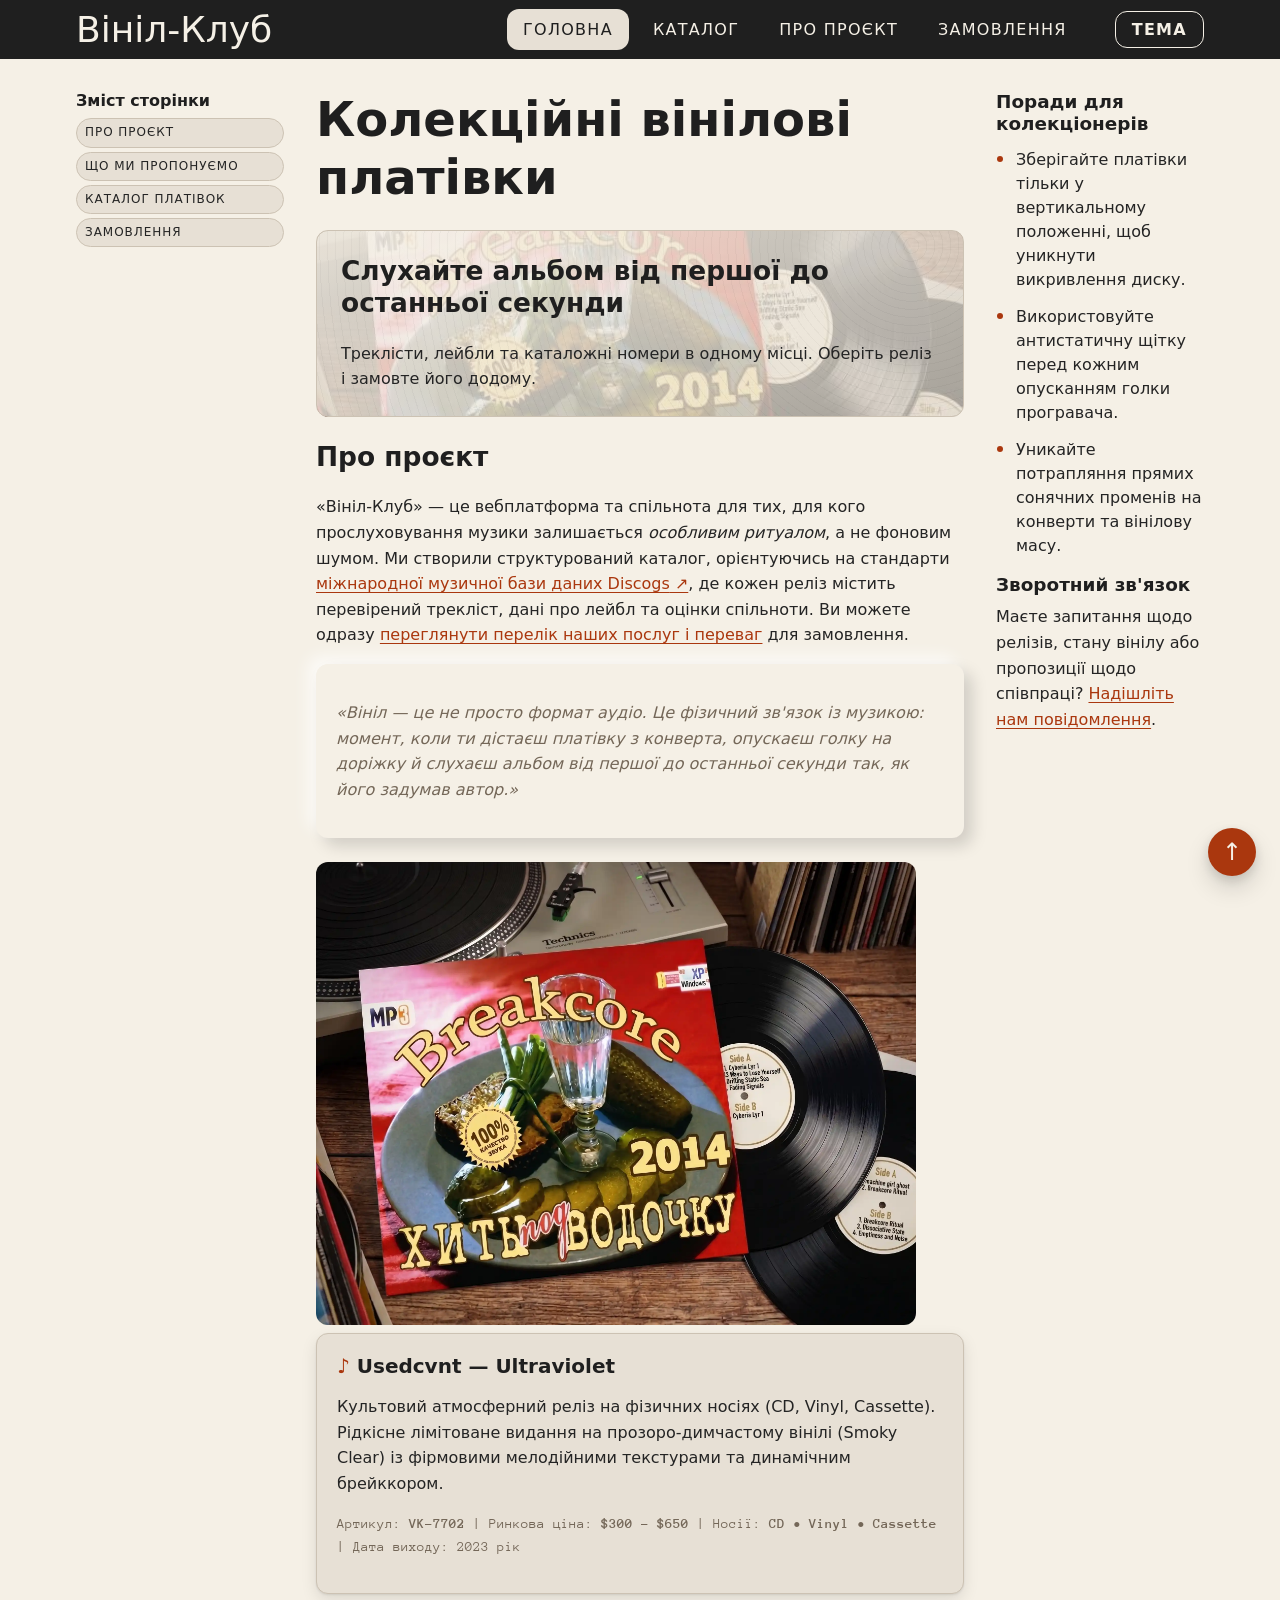
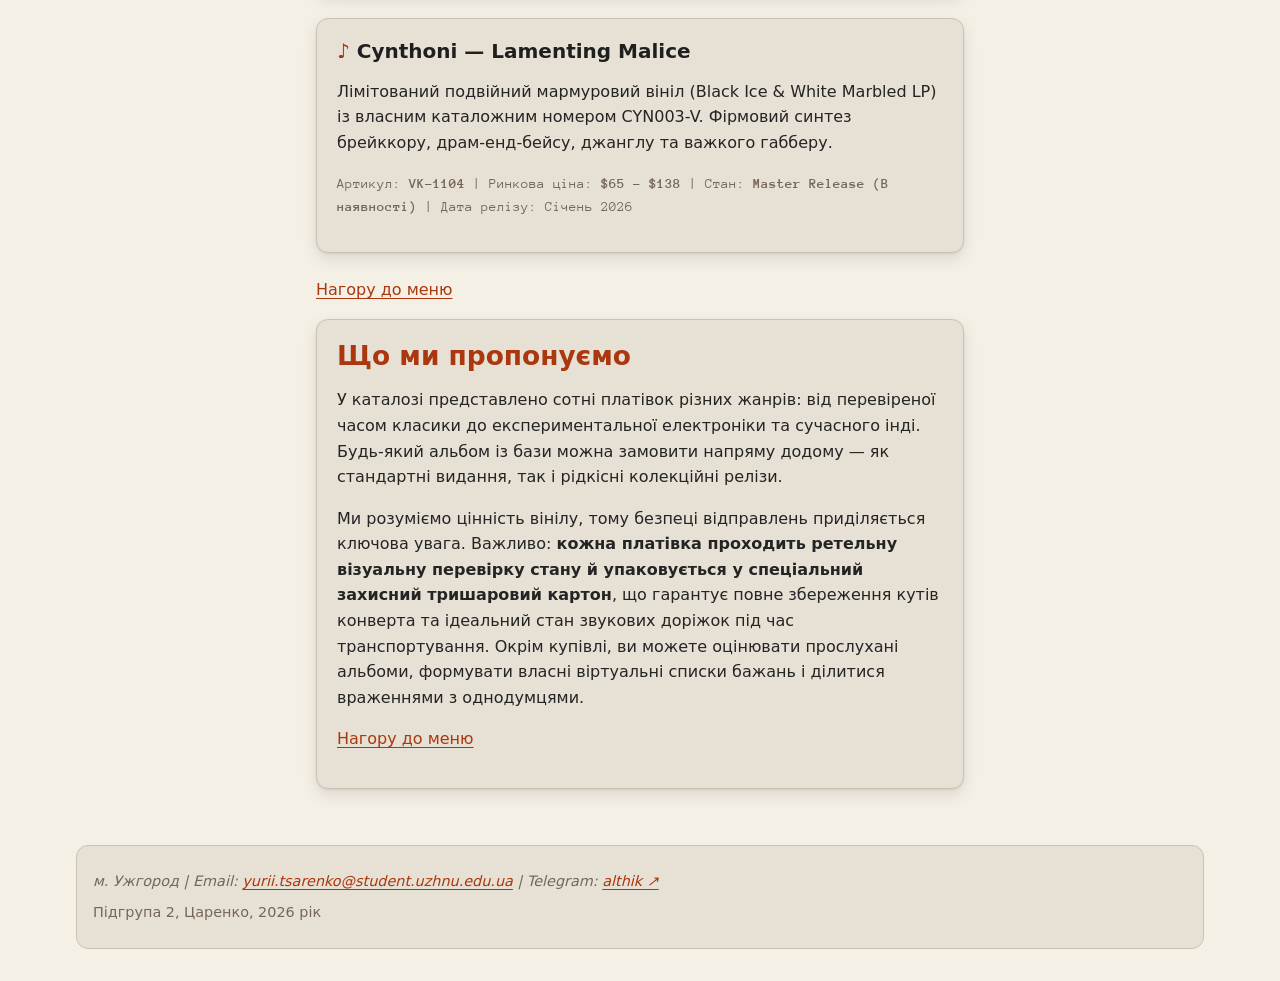
==== commit ed1dde2a: "ЛР7: додано додаткові адаптивні можливості" ====
--- a/index.html
+++ b/index.html
@@ -10,7 +10,7 @@
     <link rel="stylesheet" href="css/styles.css">
 </head>
 
-<body id="top">
+<body id="top" class="home-page">
 
     <!-- Шапка сторінки з єдиним головним меню -->
     <header>
@@ -32,11 +32,11 @@
                 </ul>
             </details>
         </nav>
-        <button type="button" class="theme-toggle" onclick="document.body.classList.toggle('dark-theme')">Тема</button>
+        <button type="button" class="theme-toggle" onclick="const root = document.documentElement; const prefersDark = window.matchMedia('(prefers-color-scheme: dark)').matches; const isDark = document.body.classList.contains('dark-theme') || (!root.classList.contains('light-theme') && prefersDark); document.body.classList.toggle('dark-theme', !isDark); root.classList.toggle('light-theme', isDark);">Тема</button>
     </header>
 
     <!-- Макет сторінки: Grid із зонами nav / main / side / foot (grid-template-areas у CSS) -->
-    <div class="layout">
+    <div class="layout layout--home">
 
         <!-- Зона nav (grid-area: nav): зміст сторінки -->
         <nav class="page-nav layout__nav" aria-label="Навігація по сторінці">
@@ -124,20 +124,22 @@
 
         <!-- Зона side (grid-area: side): поради колекціонерам і зворотний зв'язок -->
         <aside class="layout__aside">
-            <section>
-                <h2>Поради для колекціонерів</h2>
-                <ul>
-                    <li>Зберігайте платівки тільки у вертикальному положенні, щоб уникнути викривлення диску.</li>
-                    <li>Використовуйте антистатичну щітку перед кожним опусканням голки програвача.</li>
-                    <li>Уникайте потрапляння прямих сонячних променів на конверти та вінілову масу.</li>
-                </ul>
-            </section>
+            <div class="layout__aside-content">
+                <section>
+                    <h2>Поради для колекціонерів</h2>
+                    <ul>
+                        <li>Зберігайте платівки тільки у вертикальному положенні, щоб уникнути викривлення диску.</li>
+                        <li>Використовуйте антистатичну щітку перед кожним опусканням голки програвача.</li>
+                        <li>Уникайте потрапляння прямих сонячних променів на конверти та вінілову масу.</li>
+                    </ul>
+                </section>
 
-            <section>
-                <h2>Зворотний зв'язок</h2>
-                <p>Маєте запитання щодо релізів, стану вінілу або пропозиції щодо співпраці?
-                <a href="form.html#feedback-section">Надішліть нам повідомлення</a>.</p>
-            </section>
+                <section>
+                    <h2>Зворотний зв'язок</h2>
+                    <p>Маєте запитання щодо релізів, стану вінілу або пропозиції щодо співпраці?
+                    <a href="form.html#feedback-section">Надішліть нам повідомлення</a>.</p>
+                </section>
+            </div>
         </aside>
 
 
--- a/css/styles.css
+++ b/css/styles.css
@@ -46,6 +46,8 @@
    1. Палітра у custom properties (:root) та нетипові змінні
    -------------------------------------------------------------------------- */
 :root {
+  color-scheme: light;
+
   /* Обов'язкова 6-колірна HSL-палітра та допоміжні стани */
   --color-brand: hsl(0, 0%, 12%);           /* Чорний вініл */
   --color-accent: hsl(16, 85%, 36%);        /* Палений бурштин / теракота */
@@ -125,6 +127,8 @@
    Контраст (WCAG): текст на фоні ≈ 18:1, акцент #ff293b на фоні ≈ 5,3:1,
    на поверхні ≈ 4,7:1; чорний текст кнопок на акценті ≈ 5,3:1 */
 .dark-theme {
+  color-scheme: dark;
+
   /* Фон і поверхні */
   --color-bg: #0a0a0a;                       /* глибокий чорний */
   --color-surface: hsl(350, 9%, 12%);        /* графіт із ледь помітним бордовим відтінком */
@@ -162,6 +166,36 @@
                  0 0 26px rgb(255 41 59 / 35%);
   --neo-shadow-dark: rgb(0 0 0 / 90%);
   --neo-shadow-light: rgb(255 41 59 / 9%);   /* неоморфна картка світиться червоним, а не білим */
+}
+
+@media (prefers-color-scheme: dark) {
+  :root:not(.light-theme) {
+    color-scheme: dark;
+    --color-bg: #0a0a0a;
+    --color-surface: hsl(350, 9%, 12%);
+    --color-chrome: hsl(350, 40%, 14%);
+    --color-on-chrome: hsl(0, 0%, 100%);
+    --color-text: hsl(0, 0%, 94%);
+    --color-brand: hsl(0, 0%, 100%);
+    --color-muted: hsl(350, 6%, 68%);
+    --color-accent: #ff293b;
+    --color-accent-hover: hsl(355, 100%, 68%);
+    --color-btn-hover: var(--color-accent-hover);
+    --color-visited: hsl(330, 40%, 68%);
+    --color-current: hsl(355, 100%, 70%);
+    --color-border: hsl(350, 14%, 24%);
+    --color-highlight: hsl(355, 75%, 30%);
+    --color-row-hover: hsl(352, 45%, 17%);
+    --color-danger: hsl(24, 100%, 62%);
+    --color-danger-bg: hsl(24, 50%, 14%);
+    --color-success: hsl(145, 55%, 58%);
+    --color-success-bg: hsl(145, 30%, 12%);
+    --shadow: 0 1px 2px rgb(0 0 0 / 70%), 0 8px 20px rgb(255 41 59 / 7%);
+    --shadow-lift: 0 0 0 1px rgb(255 41 59 / 35%), 0 0 18px rgb(255 41 59 / 40%), 0 10px 32px rgb(255 41 59 / 22%);
+    --glow-accent: 0 0 10px rgb(255 41 59 / 60%), 0 0 26px rgb(255 41 59 / 35%);
+    --neo-shadow-dark: rgb(0 0 0 / 90%);
+    --neo-shadow-light: rgb(255 41 59 / 9%);
+  }
 }
 
 /* --------------------------------------------------------------------------
@@ -421,7 +455,6 @@
   padding: var(--space-md);
   margin-bottom: var(--space-lg);
   box-shadow: var(--shadow, 0 2px 8px rgb(0 0 0 / 10%));
-  transition: border-color 0.2s ease, box-shadow 0.2s ease;
 }
 
 @media (hover: hover) {
@@ -638,7 +671,6 @@
   border-radius: var(--radius);
   background-color: var(--color-bg);
   color: var(--color-text);
-  transition: border-color 0.2s ease;
 }
 
 /* Усі поля (крім чекбоксів і радіокнопок) — однакової ширини */
@@ -704,7 +736,6 @@
   cursor: pointer;
   display: inline;
   vertical-align: middle;
-  transition: color 0.15s ease;
 }
 
 fieldset label:hover {
@@ -730,7 +761,6 @@
   border: 1px solid transparent;
   cursor: pointer;
   font-weight: 700;
-  transition: background-color 0.2s ease;
 
   /* Кнопки розрізняються атрибутним селектором, без доданих класів */
   &[type="submit"] {
@@ -979,6 +1009,17 @@
     align-self: start;
   }
 
+  .layout--home .layout__aside {
+    display: block;
+    align-self: stretch;
+    position: static;
+  }
+
+  .layout--home .layout__aside-content {
+    position: sticky;
+    top: var(--header-offset);
+  }
+
   /* У вузькій колонці кнопки змісту стають стовпчиком */
   .layout__nav ul {
     flex-direction: column;
@@ -1072,6 +1113,7 @@
 /* Відступ лише знизу, як і скрізь у роботі */
 .catalog {
   margin-bottom: var(--space-xl);
+  container-type: inline-size;
 }
 
 /* Макет диктує Grid: колонки підбираються автоматично (auto-fit + minmax),
@@ -1085,6 +1127,101 @@
   gap: var(--gap);
   margin: 0;
   transform: scale(1);
+}
+
+.loader {
+  display: flex;
+  flex-direction: column;
+  align-items: center;
+  gap: var(--space);
+}
+
+.loader[hidden] {
+  display: none;
+}
+
+.catalog:has(> .loader:not([hidden])) > .cards {
+  display: none;
+}
+
+.loader p {
+  margin: 0;
+}
+
+.skeleton-grid {
+  display: grid;
+  grid-template-columns: repeat(auto-fit, minmax(min(100%, var(--min-col)), 1fr));
+  gap: var(--gap);
+  width: 100%;
+}
+
+.skeleton-card {
+  display: flex;
+  flex-direction: column;
+  gap: var(--space);
+  min-width: 0;
+  padding: var(--space-sm);
+  border: 1px solid var(--color-border);
+  border-radius: var(--radius);
+  background-color: var(--color-surface);
+}
+
+.skeleton-card__body {
+  display: flex;
+  flex-direction: column;
+  gap: var(--space-sm);
+}
+
+.skeleton {
+  position: relative;
+  overflow: hidden;
+  background-color: var(--color-border);
+}
+
+.skeleton::after {
+  position: absolute;
+  inset: 0;
+  background: linear-gradient(90deg, transparent, rgb(255 255 255 / 55%), transparent);
+  content: "";
+  transform: translateX(-100%);
+  animation: skeleton-shimmer 1.5s ease-in-out infinite;
+}
+
+.skeleton--image {
+  aspect-ratio: 1;
+  border-radius: var(--radius);
+}
+
+.skeleton--line {
+  width: 100%;
+  height: var(--space);
+  border-radius: var(--radius);
+}
+
+.skeleton--title {
+  width: 78%;
+}
+
+.skeleton--short {
+  width: 55%;
+}
+
+@keyframes skeleton-shimmer {
+  to { transform: translateX(100%); }
+}
+
+.spinner {
+  width: 3rem;
+  height: 3rem;
+  border: 0.3rem solid var(--color-surface);
+  border-top-color: var(--color-accent);
+  border-radius: 50%;
+  /* linear обертає спінер з однаковою швидкістю; ease змушував би його прискорюватися й сповільнюватися. */
+  animation: spinner-spin 800ms linear infinite;
+}
+
+@keyframes spinner-spin {
+  to { transform: rotate(360deg); }
 }
 
 /* База - телефон: --min-col = 260px, колонка вузька, тож картка одна в ряд.
@@ -1470,7 +1607,6 @@
   color: var(--color-text);
   font-size: 0.75rem;
   text-decoration: none;
-  transition: background-color 0.2s ease, color 0.2s ease, border-color 0.2s ease, outline-color 0.2s ease;
 }
 
 .page-nav a:hover {
@@ -1755,7 +1891,13 @@
 
 /* --- Перемикач теми в шапці: кнопка стоїть праворуч поруч із меню --- */
 body > header nav {
-  margin-left: auto;
+  margin-left: 0;
+}
+
+@media (min-width: 768px) {
+  body > header nav {
+    margin-left: auto;
+  }
 }
 
 .theme-toggle {
@@ -1788,6 +1930,21 @@
 
 .card--featured .card__img {
   height: calc(var(--card-img-height) * 1.5);
+}
+
+/* Контейнерний запит перебудовує широку картку-хіт, не змінюючи сітку каталогу. */
+@container (min-width: 500px) {
+  .cards .card--featured {
+    flex-direction: row;
+  }
+
+  .cards .card--featured .card__img {
+    width: 35%;
+    height: auto;
+    aspect-ratio: 1;
+    border-right: 1px solid var(--color-border);
+    border-bottom: 0;
+  }
 }
 
 /* --- Щільна галерея: Grid із grid-auto-flow: row dense. Рядки однакові,
@@ -1940,4 +2097,59 @@
     transition-duration: 0.01ms !important;
     scroll-behavior: auto !important;
   }
+
+  .cards .card:hover,
+  .cards .card:focus-within {
+    transform: none;
+    background-color: var(--color-surface);
+  }
+}
+
+@media print {
+  :root {
+    color-scheme: light !important;
+  }
+
+  *,
+  *::before,
+  *::after {
+    color: #000 !important;
+    background-color: #fff !important;
+    background-image: none !important;
+    border-color: #000 !important;
+    box-shadow: none !important;
+    text-shadow: none !important;
+  }
+
+  body {
+    display: block;
+    min-height: 0;
+  }
+
+  body > header {
+    position: static;
+  }
+
+  body > header nav,
+  .menu-disclosure,
+  .theme-toggle,
+  .layout__nav,
+  .layout__aside,
+  .loader,
+  .spinner,
+  .skeleton-grid {
+    display: none !important;
+  }
+
+  .layout {
+    display: block;
+    width: 100%;
+    max-width: none;
+    margin: 0;
+    padding: 0;
+  }
+
+  .cards .card {
+    break-inside: avoid;
+  }
 }
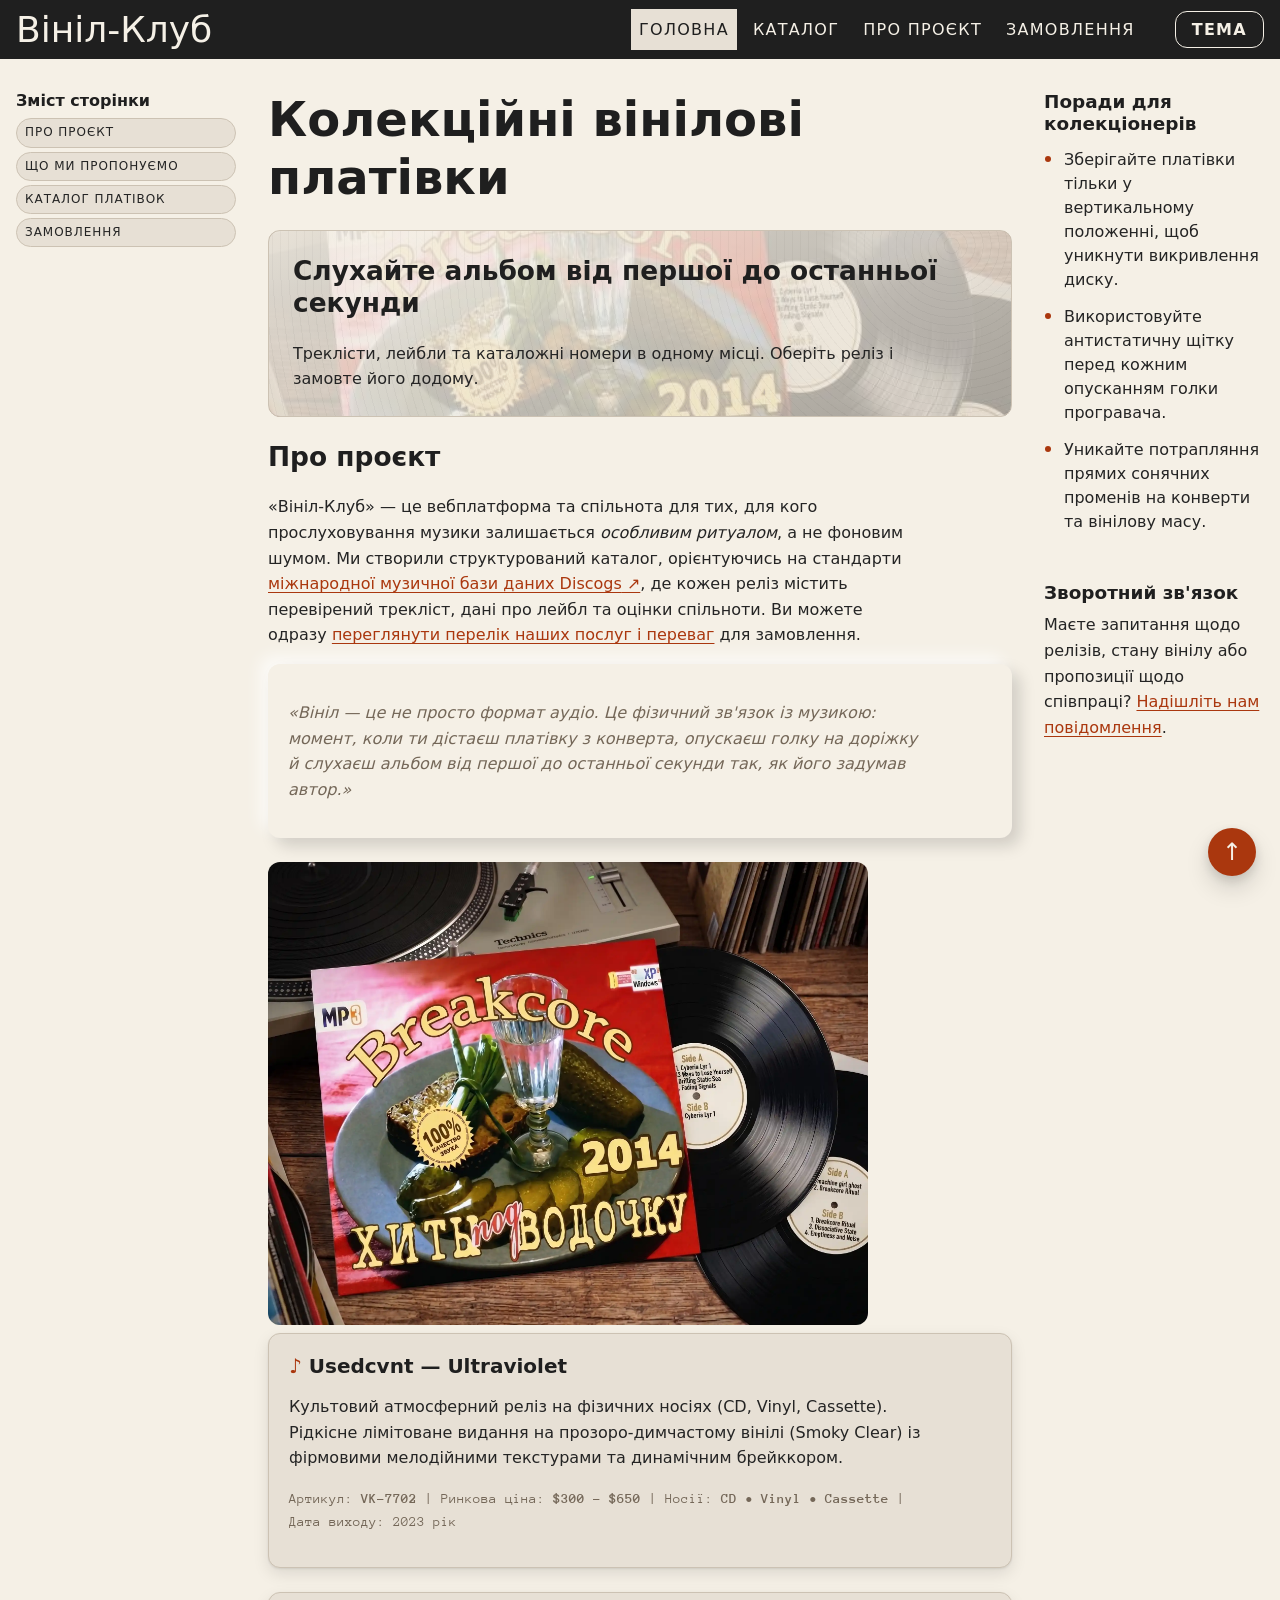
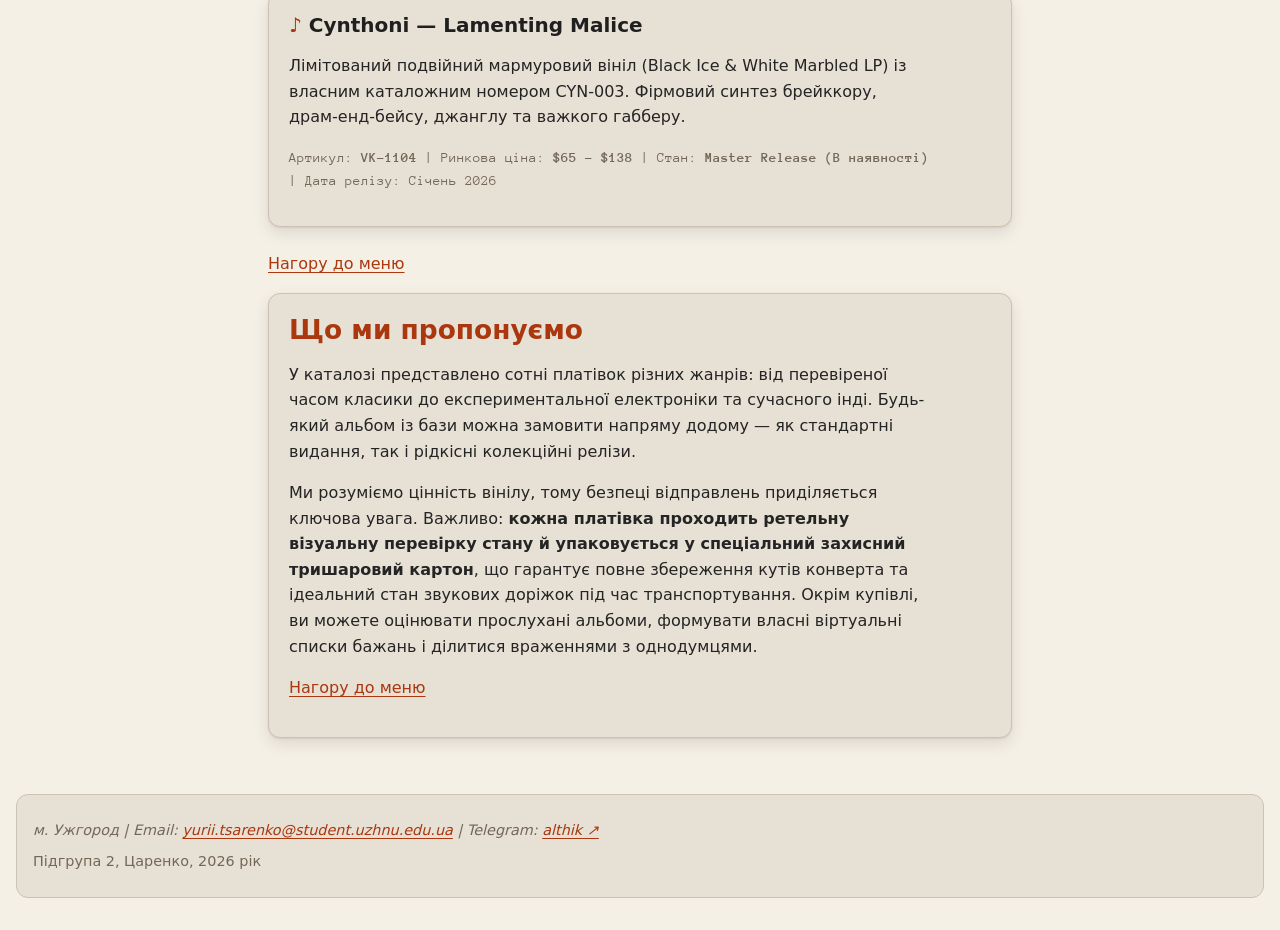
==== commit fdb988ae: "Одна модалка dialog#details за рецептом, каталожні номери у форматі тег-номер" ====
--- a/index.html
+++ b/index.html
@@ -4,39 +4,30 @@
 
 <head>
     <meta charset="UTF-8">
-    <meta name="viewport" content="width=device-width, initial-scale=1">
+    <meta name="viewport" content="width=device-width, initial-scale=1.0">
     <title>Вініл-Клуб</title>
     <link rel="icon" type="image/png" href="images/favicon.png">
     <link rel="stylesheet" href="css/styles.css">
 </head>
 
-<body id="top" class="home-page">
+<body id="top">
 
     <!-- Шапка сторінки з єдиним головним меню -->
     <header>
         <a href="index.html" class="logo">Вініл-Клуб</a>
         <nav aria-label="Головне меню">
-            <ul class="menu menu--desktop">
+            <ul class="menu">
                 <li><a href="index.html" class="current" aria-current="page">Головна</a></li>
                 <li><a href="catalog.html">Каталог</a></li>
                 <li><a href="about.html">Про проєкт</a></li>
                 <li><a href="form.html">Замовлення</a></li>
             </ul>
-            <details class="menu-disclosure">
-                <summary>Меню</summary>
-                <ul class="menu">
-                    <li><a href="index.html" class="current" aria-current="page">Головна</a></li>
-                    <li><a href="catalog.html">Каталог</a></li>
-                    <li><a href="about.html">Про проєкт</a></li>
-                    <li><a href="form.html">Замовлення</a></li>
-                </ul>
-            </details>
         </nav>
-        <button type="button" class="theme-toggle" onclick="const root = document.documentElement; const prefersDark = window.matchMedia('(prefers-color-scheme: dark)').matches; const isDark = document.body.classList.contains('dark-theme') || (!root.classList.contains('light-theme') && prefersDark); document.body.classList.toggle('dark-theme', !isDark); root.classList.toggle('light-theme', isDark);">Тема</button>
+        <button type="button" class="theme-toggle" onclick="document.body.classList.toggle('dark-theme')">Тема</button>
     </header>
 
     <!-- Макет сторінки: Grid із зонами nav / main / side / foot (grid-template-areas у CSS) -->
-    <div class="layout layout--home">
+    <div class="layout">
 
         <!-- Зона nav (grid-area: nav): зміст сторінки -->
         <nav class="page-nav layout__nav" aria-label="Навігація по сторінці">
@@ -97,7 +88,7 @@
                     <header>
                         <h3>Cynthoni — Lamenting Malice</h3>
                     </header>
-                    <p>Лімітований подвійний мармуровий вініл (Black Ice &amp; White Marbled LP) із власним каталожним номером CYN003-V. Фірмовий синтез брейккору, драм-енд-бейсу, джанглу та важкого габберу.</p>
+                    <p>Лімітований подвійний мармуровий вініл (Black Ice &amp; White Marbled LP) із власним каталожним номером CYN-003. Фірмовий синтез брейккору, драм-енд-бейсу, джанглу та важкого габберу.</p>
                     <footer>
                         <p>Артикул: <strong>VK-1104</strong> | Ринкова ціна: <strong>$65 – $138</strong> | Стан: <strong>Master Release (В наявності)</strong> | Дата релізу: <time datetime="2026-01">Січень 2026</time></p>
                     </footer>
@@ -124,22 +115,20 @@
 
         <!-- Зона side (grid-area: side): поради колекціонерам і зворотний зв'язок -->
         <aside class="layout__aside">
-            <div class="layout__aside-content">
-                <section>
-                    <h2>Поради для колекціонерів</h2>
-                    <ul>
-                        <li>Зберігайте платівки тільки у вертикальному положенні, щоб уникнути викривлення диску.</li>
-                        <li>Використовуйте антистатичну щітку перед кожним опусканням голки програвача.</li>
-                        <li>Уникайте потрапляння прямих сонячних променів на конверти та вінілову масу.</li>
-                    </ul>
-                </section>
+            <section>
+                <h2>Поради для колекціонерів</h2>
+                <ul>
+                    <li>Зберігайте платівки тільки у вертикальному положенні, щоб уникнути викривлення диску.</li>
+                    <li>Використовуйте антистатичну щітку перед кожним опусканням голки програвача.</li>
+                    <li>Уникайте потрапляння прямих сонячних променів на конверти та вінілову масу.</li>
+                </ul>
+            </section>
 
-                <section>
-                    <h2>Зворотний зв'язок</h2>
-                    <p>Маєте запитання щодо релізів, стану вінілу або пропозиції щодо співпраці?
-                    <a href="form.html#feedback-section">Надішліть нам повідомлення</a>.</p>
-                </section>
-            </div>
+            <section>
+                <h2>Зворотний зв'язок</h2>
+                <p>Маєте запитання щодо релізів, стану вінілу або пропозиції щодо співпраці?
+                <a href="form.html#feedback-section">Надішліть нам повідомлення</a>.</p>
+            </section>
         </aside>
 
 
--- a/css/styles.css
+++ b/css/styles.css
@@ -5,7 +5,6 @@
    Дата: 2026-10-05
    Тема 4: CSS-основи, селектори, каскад, текст і шрифти
    Тема 5 (ЛР 5): нормалізація box-sizing, змінні розмірів, галерея в виданнях
-   Тема 7 (ЛР 7): mobile-first, три розкладки макета через min-width
    Тема 6 (ЛР 6): Grid для макета, Flexbox для вмісту, відступи лише через gap,
                   навігація на Flexbox, grid-template-areas, нативний <dialog>
    ========================================================================== */
@@ -31,23 +30,10 @@
   box-sizing: border-box;
 }
 
-/* Без max-width: 100% одне зашироке зображення виходить за межі екрана й розтягує всю сторінку, викликаючи горизонтальну прокрутку. */
-img, video, iframe {
-  max-width: 100%;
-  height: auto;
-}
-
-/* Широка таблиця прокручується всередині власної обгортки, а не розтягує сторінку */
-.table-wrap {
-  overflow-x: auto;
-}
-
 /* --------------------------------------------------------------------------
    1. Палітра у custom properties (:root) та нетипові змінні
    -------------------------------------------------------------------------- */
 :root {
-  color-scheme: light;
-
   /* Обов'язкова 6-колірна HSL-палітра та допоміжні стани */
   --color-brand: hsl(0, 0%, 12%);           /* Чорний вініл */
   --color-accent: hsl(16, 85%, 36%);        /* Палений бурштин / теракота */
@@ -79,7 +65,7 @@
   /* Нові змінні розмірів (ЛР 5): жодних «магічних чисел» у відступах і сітці */
   --color-on-dark: hsl(0, 0%, 100%);  /* білий текст на темних плашках (теги авторів, SVG-діаграма) */
   --space-xs: 0.25rem;      /* найменший відступ: бейджі, дрібні проміжки */
-  --page-width: 1160px;     /* максимальна ширина вмісту сторінки (макет із двома бічними колонками) */
+  --page-width: 1400px;     /* максимальна ширина вмісту сторінки (макет із двома бічними колонками) */
   /* Бічний відступ шапки й підвалу: вміст вирівнюється по краях макета,
      а фон шапки лишається на всю ширину вікна */
   --page-inset: max(var(--space), calc((100% - var(--page-width)) / 2 + var(--space)));
@@ -89,12 +75,12 @@
   /* Змінні макета (ЛР 6): проміжки й ширини колонок беруться лише звідси */
   --gap: 2rem;          /* проміжок між зонами макета, картками сітки та елементами flex-рядків */
   --min-col: 260px;     /* мінімальна ширина колонки сітки каталогу */
-  --sidebar: 13rem;     /* ширина бічних колонок десктопного макета (nav і side) */
+  --sidebar: 220px;     /* ширина бічних колонок макета (nav і side) */
   --gap-tag: 2px;       /* тонкий проміжок між частинами спільного тега авторів */
   --header-offset: 5rem;   /* висота липкої шапки з запасом: під неї «прилипає» зміст, і до неї скролляться якорі */
 
   /* Змінні бонусів ЛР 6: щільна галерея та форма в дві колонки */
-  --gallery-cols: 2;    /* кількість колонок галереї: база — телефон, більше колонок у медіазапиті поруч із .gallery */
+  --gallery-cols: 4;    /* кількість колонок галереї */
   --gallery-row: 120px; /* висота одного рядка галереї: wide/tall плитки кратні їй */
   --form-label-col: minmax(12rem, 18rem); /* ліва колонка форми з підписами */
 
@@ -127,8 +113,6 @@
    Контраст (WCAG): текст на фоні ≈ 18:1, акцент #ff293b на фоні ≈ 5,3:1,
    на поверхні ≈ 4,7:1; чорний текст кнопок на акценті ≈ 5,3:1 */
 .dark-theme {
-  color-scheme: dark;
-
   /* Фон і поверхні */
   --color-bg: #0a0a0a;                       /* глибокий чорний */
   --color-surface: hsl(350, 9%, 12%);        /* графіт із ледь помітним бордовим відтінком */
@@ -168,42 +152,15 @@
   --neo-shadow-light: rgb(255 41 59 / 9%);   /* неоморфна картка світиться червоним, а не білим */
 }
 
-@media (prefers-color-scheme: dark) {
-  :root:not(.light-theme) {
-    color-scheme: dark;
-    --color-bg: #0a0a0a;
-    --color-surface: hsl(350, 9%, 12%);
-    --color-chrome: hsl(350, 40%, 14%);
-    --color-on-chrome: hsl(0, 0%, 100%);
-    --color-text: hsl(0, 0%, 94%);
-    --color-brand: hsl(0, 0%, 100%);
-    --color-muted: hsl(350, 6%, 68%);
-    --color-accent: #ff293b;
-    --color-accent-hover: hsl(355, 100%, 68%);
-    --color-btn-hover: var(--color-accent-hover);
-    --color-visited: hsl(330, 40%, 68%);
-    --color-current: hsl(355, 100%, 70%);
-    --color-border: hsl(350, 14%, 24%);
-    --color-highlight: hsl(355, 75%, 30%);
-    --color-row-hover: hsl(352, 45%, 17%);
-    --color-danger: hsl(24, 100%, 62%);
-    --color-danger-bg: hsl(24, 50%, 14%);
-    --color-success: hsl(145, 55%, 58%);
-    --color-success-bg: hsl(145, 30%, 12%);
-    --shadow: 0 1px 2px rgb(0 0 0 / 70%), 0 8px 20px rgb(255 41 59 / 7%);
-    --shadow-lift: 0 0 0 1px rgb(255 41 59 / 35%), 0 0 18px rgb(255 41 59 / 40%), 0 10px 32px rgb(255 41 59 / 22%);
-    --glow-accent: 0 0 10px rgb(255 41 59 / 60%), 0 0 26px rgb(255 41 59 / 35%);
-    --neo-shadow-dark: rgb(0 0 0 / 90%);
-    --neo-shadow-light: rgb(255 41 59 / 9%);
-  }
-}
-
 /* --------------------------------------------------------------------------
    2. Базові стилі та типографіка (rem, line-height числом)
    -------------------------------------------------------------------------- */
 
 /* Футер притиснуто до низу через Flexbox: body — flex-колонка висотою не менше вікна,
-   а блок, що росте (.layout або main), забирає весь вільний простір (flex: 1) */
+   а блок, що росте (.layout або main), забирає весь вільний простір (flex: 1).
+   Саме flex: 1, а не height: 100%: відсоток рахується від заданої висоти батька, а в body
+   є лише min-height, тож height: 100% не спрацює, а flex: 1 віддає блоку рівно те місце,
+   що лишилося у вікні після шапки (і футера). */
 body {
   display: flex;
   flex-direction: column;
@@ -225,8 +182,8 @@
 /* clamp(мінімум, бажане, максимум): заголовок плавно росте разом із шириною
    вікна, але не стає меншим за 1.6rem і більшим за 3rem */
 h1 { font-size: clamp(1.6rem, 5vw, 3rem); }
-h2 { font-size: clamp(1.35rem, 4vw, 1.65rem); }
-h3 { font-size: clamp(1.1rem, 3vw, 1.25rem); }
+h2 { font-size: 1.65rem; }
+h3 { font-size: 1.25rem; }
 
 p {
   max-width: 40rem;
@@ -277,7 +234,7 @@
 
 /* Єдиний вигляд назви сайту для всіх сторінок */
 body > header .logo {
-  font-size: clamp(1.5rem, 6vw, 2.25rem);
+  font-size: 2.25rem;
   line-height: 1.2;
   margin: 0;
 }
@@ -297,54 +254,6 @@
   padding: 0;
 }
 
-body > header nav .menu--desktop {
-  display: none;
-}
-
-body > header .menu-disclosure .menu {
-  flex-direction: column;
-}
-
-body > header .menu-disclosure summary {
-  cursor: pointer;
-  padding: var(--space-sm) var(--space);
-  border-radius: var(--radius);
-  color: var(--color-on-chrome);
-  list-style-position: inside;
-}
-
-body > header .menu-disclosure summary:hover {
-  background-color: var(--color-accent);
-  color: var(--color-bg);
-}
-
-body > header .menu-disclosure summary:focus-visible {
-  outline: 2px solid var(--color-accent);
-  outline-offset: 2px;
-}
-
-body > header .menu-disclosure:not([open]) .menu {
-  display: none;
-}
-
-@media (min-width: 768px) {
-  body > header .menu-disclosure {
-    display: none;
-  }
-
-  body > header nav .menu--desktop {
-    display: flex;
-  }
-
-  body > header nav .menu--desktop {
-    flex-direction: row;
-  }
-
-  body > header .menu-disclosure summary {
-    display: none;
-  }
-}
-
 body > header .logo:link,
 body > header .logo:visited,
 body > header nav a:link,
@@ -356,8 +265,7 @@
 /* Посилання лишаються плитками: блок із власним padding */
 body > header nav a {
   display: block;
-  padding: var(--space-sm) var(--space);
-  border-radius: var(--radius);
+  padding: var(--space-sm);
 }
 
 body > header .logo:hover {
@@ -430,7 +338,8 @@
   margin-bottom: var(--space-lg);
 }
 
-/* Сторінки без .layout (about, form): main росте й притискає футер до низу;
+/* Сторінки без .layout (about, form): росте main (flex: 1, а не height: 100%, бо в body
+   немає заданої висоти, від якої рахувався б відсоток) і притискає футер до низу;
    width: 100% потрібен, бо auto-відступи не дають flex-елементу розтягнутися */
 body > main {
   flex: 1;
@@ -455,13 +364,12 @@
   padding: var(--space-md);
   margin-bottom: var(--space-lg);
   box-shadow: var(--shadow, 0 2px 8px rgb(0 0 0 / 10%));
-}
-
-@media (hover: hover) {
-  article:hover, fieldset:hover, .card:hover {
-    border-color: var(--color-accent);
-    box-shadow: var(--shadow-lift, 0 8px 24px rgb(0 0 0 / 14%));
-  }
+  transition: border-color 0.2s ease, box-shadow 0.2s ease;
+}
+
+article:hover, fieldset:hover, .card:hover {
+  border-color: var(--color-accent);
+  box-shadow: var(--shadow-lift, 0 8px 24px rgb(0 0 0 / 14%));
 }
 
 /* БОНУС 2. «Батьківський селектор» :has(): картка з розкритим треклістом
@@ -609,7 +517,7 @@
 
 caption {
   text-align: left;
-  font-size: clamp(1.1rem, 3.5vw, 1.35rem);
+  font-size: 1.35rem;
   font-weight: 700;
   line-height: 1.3;
   padding-bottom: var(--space-sm);
@@ -671,6 +579,7 @@
   border-radius: var(--radius);
   background-color: var(--color-bg);
   color: var(--color-text);
+  transition: border-color 0.2s ease;
 }
 
 /* Усі поля (крім чекбоксів і радіокнопок) — однакової ширини */
@@ -736,6 +645,7 @@
   cursor: pointer;
   display: inline;
   vertical-align: middle;
+  transition: color 0.15s ease;
 }
 
 fieldset label:hover {
@@ -761,6 +671,7 @@
   border: 1px solid transparent;
   cursor: pointer;
   font-weight: 700;
+  transition: background-color 0.2s ease;
 
   /* Кнопки розрізняються атрибутним селектором, без доданих класів */
   &[type="submit"] {
@@ -911,39 +822,44 @@
 }
 
 /* --------------------------------------------------------------------------
-   13. Макет сторінки (index, catalog): Grid і grid-template-areas, mobile-first
+   13. Макет сторінки (index, catalog): Grid і grid-template-areas
    -------------------------------------------------------------------------- */
 
-/* ===== Адаптив (mobile-first) =====
-   база             - телефон, ≤ 767px
-   min-width: 768px - планшет, 768-1023px
-   min-width: 1024px - десктоп, ≥ 1024px */
-
-/* База - телефон: одна колонка, зони йдуть одна під одною (nav -> main -> side -> foot).
-   Шапка лежить поза .layout. Назви зон закріплені за блоками нижче, тож
-   HTML не змінюється: макет перебудовують лише grid-template-columns і
-   grid-template-areas. flex: 1 тримає підвал унизу flex-колонки body. */
+/* Макет диктує Grid: три колонки (бічна, основна, бічна) і два рядки (вміст, підвал).
+   Зони названі у grid-template-areas, а кожен блок сам каже, у яку зону йому.
+   flex: 1 — .layout росте всередині flex-колонки body й притискає підвал до низу
+   (height: 100% тут не підходить: у body є лише min-height, і відсотку нема від чого рахуватися);
+   margin: 0 auto лише центрує сам макет, а проміжки між зонами дає gap. */
 .layout {
   flex: 1;
   display: grid;
+  grid-template-columns: var(--sidebar) 1fr var(--sidebar);
+  grid-template-rows: 1fr auto;
+  grid-template-areas:
+    "nav  main side"
+    "foot foot foot";
   gap: var(--gap);
-  grid-template-columns: 1fr;
-  grid-template-areas:
-    "nav"
-    "main"
-    "side"
-    "foot";
-  width: min(100%, var(--page-width));
+  width: 100%;
+  max-width: var(--page-width);
   margin: 0 auto;
   padding: var(--space-xl) var(--space);
 }
 
-.layout__nav    { grid-area: nav; }
+/* Зміст завжди збоку: position: sticky не виймає блок із потоку (як fixed), тому він лишається
+   у своїй колонці й під час прокручування «прилипає» під шапкою. align-self: start потрібен,
+   бо за замовчуванням колонка розтягується на всю висоту рядка, і прилипати було б нікуди. */
+.layout__nav {
+  grid-area: nav;
+  position: sticky;
+  top: var(--header-offset);
+  align-self: start;
+}
+
 .layout__main   { grid-area: main; }
 .layout__aside  { grid-area: side; }
 .layout__footer { grid-area: foot; }
 
-/* min-width: 0 дозволяє колонці стискатися, коли всередині широка таблиця чи діаграма */
+/* min-width: 0 дозволяє колонці 1fr стискатися, коли всередині широка таблиця чи діаграма */
 .layout__main {
   min-width: 0;
   max-width: none;
@@ -953,9 +869,12 @@
 
 /* Бічна колонка: блоки всередині ставить Flex, а проміжок між ними дає gap */
 .layout__aside {
+  position: sticky;           /* бонус: прокручується разом зі сторінкою й зупиняється під шапкою */
+  top: var(--header-offset);
+  align-self: start;          /* без цього колонка розтягнута на всю висоту рядка, і липнути нікуди */
   display: flex;
   flex-direction: column;
-  gap: var(--space-md); /* Зменшено з var(--gap) на var(--space-md) */
+  gap: var(--gap);
   max-width: none;
   margin: 0;
   padding: 0;
@@ -963,7 +882,7 @@
 
 .layout__nav h2,
 .layout__aside h2 {
-  font-size: clamp(1rem, 3vw, 1.15rem);
+  font-size: 1.15rem;
 }
 
 /* Панель змісту компактна: дрібніший заголовок, маленькі відступи */
@@ -972,57 +891,37 @@
   font-size: 1rem;
 }
 
+/* У вузькій колонці кнопки змісту стають стовпчиком */
+.layout__nav ul {
+  flex-direction: column;
+}
+
 .layout__footer {
-  grid-column: 1 / -1;
   padding: var(--space-lg) var(--space);
   border: 1px solid var(--color-border);
   border-radius: var(--radius);
 }
 
-/* Планшет: дві колонки; зміст і підвал розтягнуті на обидві */
-@media (min-width: 768px) {
+/* Вузький екран: зони складаються в одну колонку одна під одною */
+@media (max-width: 900px) {
   .layout {
-    grid-template-columns: 1fr 1fr;
+    grid-template-columns: 1fr;
+    grid-template-rows: auto;
     grid-template-areas:
-      "nav  nav"
-      "main side"
-      "foot foot";
+      "nav"
+      "main"
+      "side"
+      "foot";
   }
-}
-
-/* Десктоп: три колонки (бічна, основна, бічна); макет обмежений --page-width
-   і відцентрований. Зміст і бічна колонка «прилипають» під шапкою:
-   position: sticky не виймає блок із потоку, а align-self: start потрібен,
-   бо за замовчуванням колонка розтягується на всю висоту рядка. */
-@media (min-width: 1024px) {
-  .layout {
-    grid-template-columns: var(--sidebar) 1fr var(--sidebar);
-    grid-template-areas:
-      "nav  main side"
-      "foot foot foot";
-  }
-
+
+  /* Зміст над вмістом не липне: у верхньому рядку він займав би пів екрана */
   .layout__nav,
   .layout__aside {
-    position: sticky;
-    top: var(--header-offset);
-    align-self: start;
-  }
-
-  .layout--home .layout__aside {
-    display: block;
-    align-self: stretch;
     position: static;
   }
 
-  .layout--home .layout__aside-content {
-    position: sticky;
-    top: var(--header-offset);
-  }
-
-  /* У вузькій колонці кнопки змісту стають стовпчиком */
   .layout__nav ul {
-    flex-direction: column;
+    flex-direction: row;
   }
 }
 
@@ -1113,7 +1012,6 @@
 /* Відступ лише знизу, як і скрізь у роботі */
 .catalog {
   margin-bottom: var(--space-xl);
-  container-type: inline-size;
 }
 
 /* Макет диктує Grid: колонки підбираються автоматично (auto-fit + minmax),
@@ -1129,117 +1027,6 @@
   transform: scale(1);
 }
 
-.loader {
-  display: flex;
-  flex-direction: column;
-  align-items: center;
-  gap: var(--space);
-}
-
-.loader[hidden] {
-  display: none;
-}
-
-.catalog:has(> .loader:not([hidden])) > .cards {
-  display: none;
-}
-
-.loader p {
-  margin: 0;
-}
-
-.skeleton-grid {
-  display: grid;
-  grid-template-columns: repeat(auto-fit, minmax(min(100%, var(--min-col)), 1fr));
-  gap: var(--gap);
-  width: 100%;
-}
-
-.skeleton-card {
-  display: flex;
-  flex-direction: column;
-  gap: var(--space);
-  min-width: 0;
-  padding: var(--space-sm);
-  border: 1px solid var(--color-border);
-  border-radius: var(--radius);
-  background-color: var(--color-surface);
-}
-
-.skeleton-card__body {
-  display: flex;
-  flex-direction: column;
-  gap: var(--space-sm);
-}
-
-.skeleton {
-  position: relative;
-  overflow: hidden;
-  background-color: var(--color-border);
-}
-
-.skeleton::after {
-  position: absolute;
-  inset: 0;
-  background: linear-gradient(90deg, transparent, rgb(255 255 255 / 55%), transparent);
-  content: "";
-  transform: translateX(-100%);
-  animation: skeleton-shimmer 1.5s ease-in-out infinite;
-}
-
-.skeleton--image {
-  aspect-ratio: 1;
-  border-radius: var(--radius);
-}
-
-.skeleton--line {
-  width: 100%;
-  height: var(--space);
-  border-radius: var(--radius);
-}
-
-.skeleton--title {
-  width: 78%;
-}
-
-.skeleton--short {
-  width: 55%;
-}
-
-@keyframes skeleton-shimmer {
-  to { transform: translateX(100%); }
-}
-
-.spinner {
-  width: 3rem;
-  height: 3rem;
-  border: 0.3rem solid var(--color-surface);
-  border-top-color: var(--color-accent);
-  border-radius: 50%;
-  /* linear обертає спінер з однаковою швидкістю; ease змушував би його прискорюватися й сповільнюватися. */
-  animation: spinner-spin 800ms linear infinite;
-}
-
-@keyframes spinner-spin {
-  to { transform: rotate(360deg); }
-}
-
-/* База - телефон: --min-col = 260px, колонка вузька, тож картка одна в ряд.
-   Від планшета main займає лише частину екрана, тому мінімальну ширину колонки
-   зменшено: у планшетній розкладці виходить дві картки, у десктопній — три
-   (макет обмежений --page-width, тож четверта вже не поміщається). */
-@media (min-width: 768px) {
-  .cards {
-    --min-col: 8.75rem;
-  }
-}
-
-@media (min-width: 1024px) {
-  .cards {
-    --min-col: 9rem;
-  }
-}
-
 /* Експеримент із position: relative. Абсолютно позиціонований бейдж рахує
    top/right відносно найближчого предка з position, відмінним від static;
    коли я закоментував цей рядок, такого предка не стало, і всі бейджі
@@ -1263,24 +1050,9 @@
   border: 1px solid var(--color-border);
   border-radius: var(--radius);
   box-shadow: var(--shadow);
-  transition: transform 250ms ease, opacity 250ms ease;
   /* overflow: hidden потрібен разом із border-radius, щоб кути зображення
      обрізалися по закругленню рамки й не виступали за неї. */
   overflow: hidden;
-}
-
-.cards .card:focus-within {
-  transform: translateY(-6px);
-  border-color: var(--color-accent);
-  box-shadow: var(--shadow-lift);
-}
-
-@media (hover: hover) {
-  .cards .card:hover {
-    transform: translateY(-6px);
-    border-color: var(--color-accent);
-    box-shadow: var(--shadow-lift);
-  }
 }
 
 .card__badge {
@@ -1364,7 +1136,7 @@
 }
 
 /* Обгортка дій — рядок кнопок унизу картки. Flex з gap ставить «Замовити» і
-   «Швидкий перегляд» поруч, а margin-top: auto стоїть один раз на обгортці,
+   «Трекліст» (у першій картці) поруч, а margin-top: auto стоїть один раз на обгортці,
    тому кнопки між собою не конфліктують. */
 .card__actions {
   display: flex;
@@ -1607,6 +1379,7 @@
   color: var(--color-text);
   font-size: 0.75rem;
   text-decoration: none;
+  transition: background-color 0.2s ease, color 0.2s ease, border-color 0.2s ease, outline-color 0.2s ease;
 }
 
 .page-nav a:hover {
@@ -1809,7 +1582,7 @@
 */
 
 /* ==========================================================================
-   19. Модальне вікно «Швидкий перегляд» (нативний <dialog>)
+   19. Модальне вікно «Трекліст» (нативний <dialog id="details">)
    ========================================================================== */
 
 /* Цій модалці не потрібен z-index: вікно, відкрите через showModal(), потрапляє
@@ -1830,32 +1603,7 @@
   background-color: rgb(0 0 0 / 55%);
 }
 
-@keyframes modal-pop {
-  from {
-    opacity: 0;
-    transform: translateY(24px) scale(0.96);
-  }
-
-  to {
-    opacity: 1;
-    transform: translateY(0) scale(1);
-  }
-}
-
-@keyframes backdrop-fade {
-  from { opacity: 0; }
-  to { opacity: 1; }
-}
-
-.modal[open] {
-  animation: modal-pop 280ms ease-out both;
-}
-
-.modal[open]::backdrop {
-  animation: backdrop-fade 280ms ease-out both;
-}
-
-/* Відступи — на внутрішній обгортці, щоб клік по самому <dialog> означав клік по затемненню */
+/* Вміст вікна — flex-колонка: проміжки між блоками дає gap */
 .modal__body {
   display: flex;
   flex-direction: column;
@@ -1867,8 +1615,13 @@
   margin: 0;
 }
 
+/* Кнопка «Закрити» має власну ширину, а не тягнеться на всю flex-колонку */
+.modal__body > button {
+  align-self: flex-start;
+}
+
 .modal h2 {
-  font-size: clamp(1.2rem, 4vw, 1.4rem);
+  font-size: 1.4rem;
 }
 
 .modal img {
@@ -1891,13 +1644,7 @@
 
 /* --- Перемикач теми в шапці: кнопка стоїть праворуч поруч із меню --- */
 body > header nav {
-  margin-left: 0;
-}
-
-@media (min-width: 768px) {
-  body > header nav {
-    margin-left: auto;
-  }
+  margin-left: auto;
 }
 
 .theme-toggle {
@@ -1930,21 +1677,6 @@
 
 .card--featured .card__img {
   height: calc(var(--card-img-height) * 1.5);
-}
-
-/* Контейнерний запит перебудовує широку картку-хіт, не змінюючи сітку каталогу. */
-@container (min-width: 500px) {
-  .cards .card--featured {
-    flex-direction: row;
-  }
-
-  .cards .card--featured .card__img {
-    width: 35%;
-    height: auto;
-    aspect-ratio: 1;
-    border-right: 1px solid var(--color-border);
-    border-bottom: 0;
-  }
 }
 
 /* --- Щільна галерея: Grid із grid-auto-flow: row dense. Рядки однакові,
@@ -1977,22 +1709,15 @@
 .gallery__item--wide { grid-column: span 2; }
 .gallery__item--tall { grid-row: span 2; }
 
-/* База — дві колонки (телефон і планшет); на десктопі мозаїка в чотири */
-@media (min-width: 1024px) {
-  .gallery {
-    --gallery-cols: 4;
-  }
-}
-
-/* --- Форма: база (телефон) — одна колонка, підпис над полем.
-   Форма й кожен fieldset — Grid; кожен рядок <p> бере колонки через subgrid.
-   Від планшета з'являються дві колонки: підписи ліворуч, поля праворуч.
-   Проміжки — лише gap. <br> між підписом і полем приховано (зірочка
-   обов'язкових полів шукає його в DOM, тому в розмітці він лишається) --- */
+/* --- Форма у дві колонки: підписи ліворуч, поля праворуч.
+   Форма й кожен fieldset — Grid з двома колонками; кожен рядок <p> бере ці
+   колонки через subgrid, тож підписи й поля вирівнюються по одній лінії.
+   Проміжки — лише gap. <br> між підписом і полем у рядках приховано
+   (зірочка обов'язкових полів шукає його в DOM, тому в розмітці він лишається) --- */
 .form-grid,
 .form-grid fieldset {
   display: grid;
-  grid-template-columns: 1fr;
+  grid-template-columns: var(--form-label-col) 1fr;
   align-items: baseline;
 }
 
@@ -2019,14 +1744,18 @@
   display: none;
 }
 
-/* Пара «заголовок групи — елементи групи»: на телефоні одна під одною */
-.form-grid p.form__term,
+/* Пара «заголовок групи — елементи групи»: перший у лівій колонці, другий у правій */
+.form-grid p.form__term {
+  display: block;
+  grid-column: 1;
+}
+
 .form-grid p.form__control {
   display: block;
-  grid-column: 1;
-}
-
-/* Кнопки: рядок займає всю ширину, «Надіслати» розтягнута */
+  grid-column: 2;
+}
+
+/* Кнопки: рядок займає обидві колонки (grid-column: 1 / -1), «Надіслати» розтягнута */
 .form-grid p.form__actions {
   display: flex;
   gap: var(--space-sm);
@@ -2036,14 +1765,22 @@
   flex: 1;
 }
 
-@media (min-width: 768px) {
+/* --- Вузький екран: галерея в дві колонки, форма в одну --- */
+@media (max-width: 900px) {
+  .gallery {
+    --gallery-cols: 2;
+  }
+}
+
+@media (max-width: 700px) {
   .form-grid,
   .form-grid fieldset {
-    grid-template-columns: var(--form-label-col) 1fr;
+    grid-template-columns: 1fr;
   }
 
+  .form-grid p.form__term,
   .form-grid p.form__control {
-    grid-column: 2;
+    grid-column: 1;
   }
 }
 
@@ -2084,72 +1821,4 @@
 .cards .card:hover {
     border-color: var(--color-accent);
     box-shadow: var(--shadow-lift);
-  }
-
-/* ==========================================================================
-   22. Зменшення руху: користувачам із prefers-reduced-motion переходи й
-       анімації скорочуються практично до нуля
-   ========================================================================== */
-@media (prefers-reduced-motion: reduce) {
-  *, *::before, *::after, dialog::backdrop {
-    animation-duration: 0.01ms !important;
-    animation-iteration-count: 1 !important;
-    transition-duration: 0.01ms !important;
-    scroll-behavior: auto !important;
-  }
-
-  .cards .card:hover,
-  .cards .card:focus-within {
-    transform: none;
-    background-color: var(--color-surface);
-  }
-}
-
-@media print {
-  :root {
-    color-scheme: light !important;
-  }
-
-  *,
-  *::before,
-  *::after {
-    color: #000 !important;
-    background-color: #fff !important;
-    background-image: none !important;
-    border-color: #000 !important;
-    box-shadow: none !important;
-    text-shadow: none !important;
-  }
-
-  body {
-    display: block;
-    min-height: 0;
-  }
-
-  body > header {
-    position: static;
-  }
-
-  body > header nav,
-  .menu-disclosure,
-  .theme-toggle,
-  .layout__nav,
-  .layout__aside,
-  .loader,
-  .spinner,
-  .skeleton-grid {
-    display: none !important;
-  }
-
-  .layout {
-    display: block;
-    width: 100%;
-    max-width: none;
-    margin: 0;
-    padding: 0;
-  }
-
-  .cards .card {
-    break-inside: avoid;
-  }
-}+  }
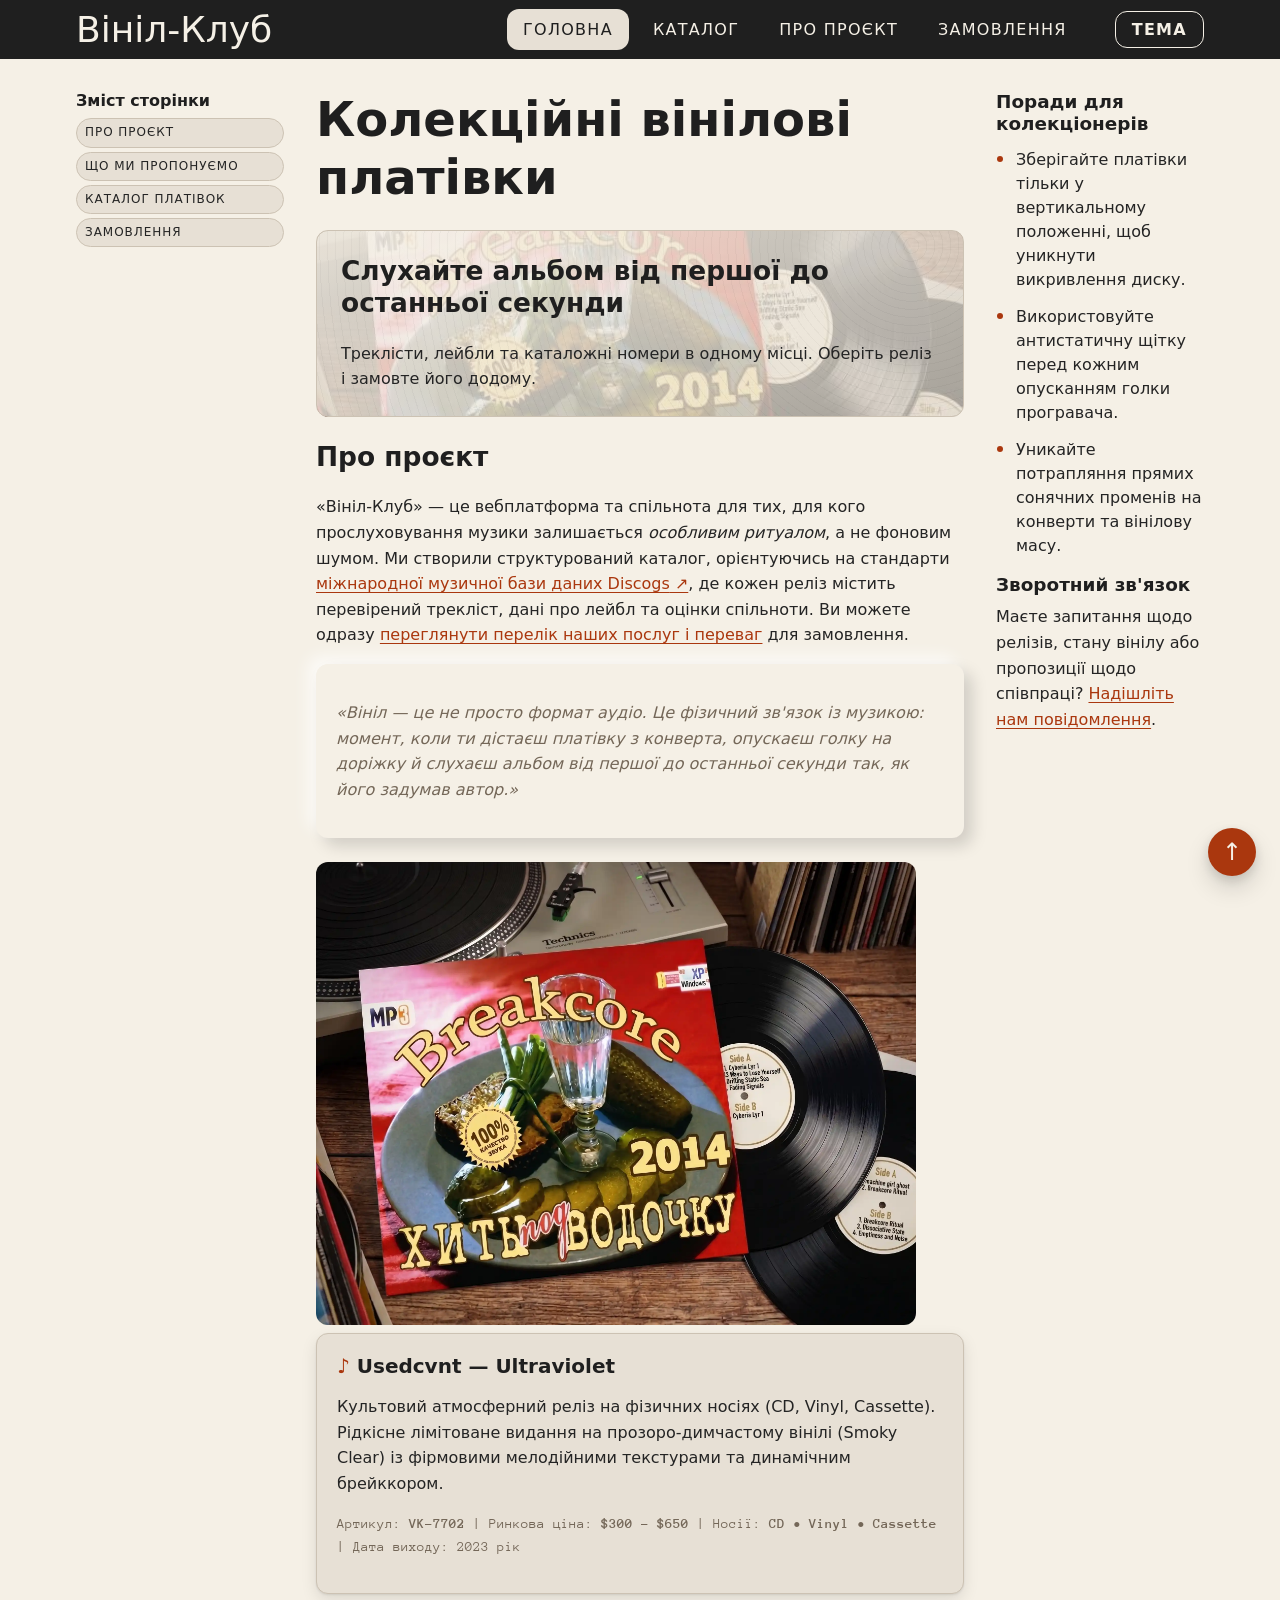
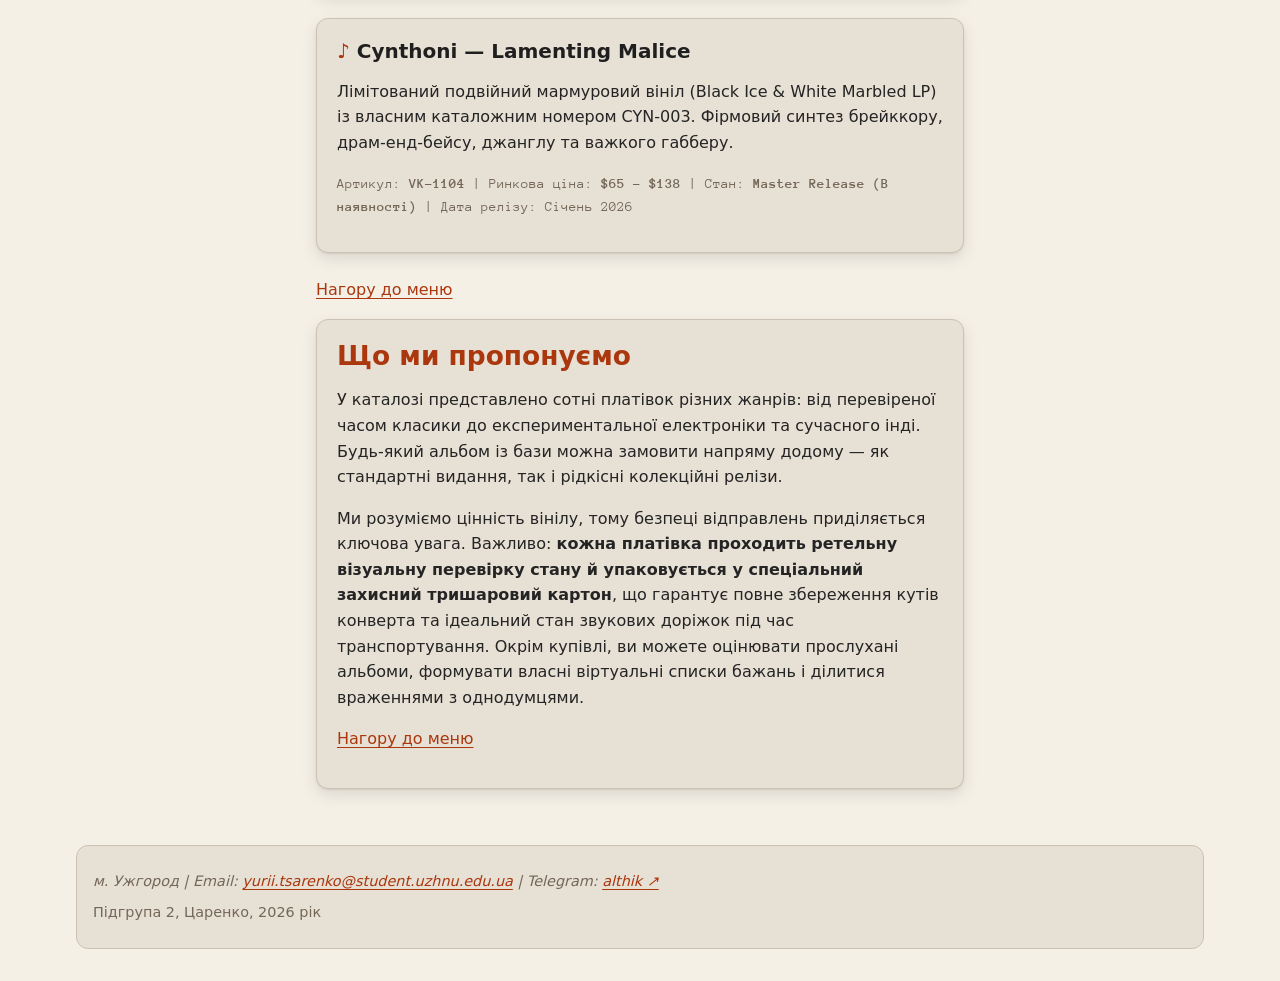
==== commit 9338cfeb: "Влито виправлення ЛР6 (одна модалка, номери тег-номер) поверх ЛР7" ====
--- a/index.html
+++ b/index.html
@@ -4,30 +4,39 @@
 
 <head>
     <meta charset="UTF-8">
-    <meta name="viewport" content="width=device-width, initial-scale=1.0">
+    <meta name="viewport" content="width=device-width, initial-scale=1">
     <title>Вініл-Клуб</title>
     <link rel="icon" type="image/png" href="images/favicon.png">
     <link rel="stylesheet" href="css/styles.css">
 </head>
 
-<body id="top">
+<body id="top" class="home-page">
 
     <!-- Шапка сторінки з єдиним головним меню -->
     <header>
         <a href="index.html" class="logo">Вініл-Клуб</a>
         <nav aria-label="Головне меню">
-            <ul class="menu">
+            <ul class="menu menu--desktop">
                 <li><a href="index.html" class="current" aria-current="page">Головна</a></li>
                 <li><a href="catalog.html">Каталог</a></li>
                 <li><a href="about.html">Про проєкт</a></li>
                 <li><a href="form.html">Замовлення</a></li>
             </ul>
+            <details class="menu-disclosure">
+                <summary>Меню</summary>
+                <ul class="menu">
+                    <li><a href="index.html" class="current" aria-current="page">Головна</a></li>
+                    <li><a href="catalog.html">Каталог</a></li>
+                    <li><a href="about.html">Про проєкт</a></li>
+                    <li><a href="form.html">Замовлення</a></li>
+                </ul>
+            </details>
         </nav>
-        <button type="button" class="theme-toggle" onclick="document.body.classList.toggle('dark-theme')">Тема</button>
+        <button type="button" class="theme-toggle" onclick="const root = document.documentElement; const prefersDark = window.matchMedia('(prefers-color-scheme: dark)').matches; const isDark = document.body.classList.contains('dark-theme') || (!root.classList.contains('light-theme') && prefersDark); document.body.classList.toggle('dark-theme', !isDark); root.classList.toggle('light-theme', isDark);">Тема</button>
     </header>
 
     <!-- Макет сторінки: Grid із зонами nav / main / side / foot (grid-template-areas у CSS) -->
-    <div class="layout">
+    <div class="layout layout--home">
 
         <!-- Зона nav (grid-area: nav): зміст сторінки -->
         <nav class="page-nav layout__nav" aria-label="Навігація по сторінці">
@@ -115,20 +124,22 @@
 
         <!-- Зона side (grid-area: side): поради колекціонерам і зворотний зв'язок -->
         <aside class="layout__aside">
-            <section>
-                <h2>Поради для колекціонерів</h2>
-                <ul>
-                    <li>Зберігайте платівки тільки у вертикальному положенні, щоб уникнути викривлення диску.</li>
-                    <li>Використовуйте антистатичну щітку перед кожним опусканням голки програвача.</li>
-                    <li>Уникайте потрапляння прямих сонячних променів на конверти та вінілову масу.</li>
-                </ul>
-            </section>
+            <div class="layout__aside-content">
+                <section>
+                    <h2>Поради для колекціонерів</h2>
+                    <ul>
+                        <li>Зберігайте платівки тільки у вертикальному положенні, щоб уникнути викривлення диску.</li>
+                        <li>Використовуйте антистатичну щітку перед кожним опусканням голки програвача.</li>
+                        <li>Уникайте потрапляння прямих сонячних променів на конверти та вінілову масу.</li>
+                    </ul>
+                </section>
 
-            <section>
-                <h2>Зворотний зв'язок</h2>
-                <p>Маєте запитання щодо релізів, стану вінілу або пропозиції щодо співпраці?
-                <a href="form.html#feedback-section">Надішліть нам повідомлення</a>.</p>
-            </section>
+                <section>
+                    <h2>Зворотний зв'язок</h2>
+                    <p>Маєте запитання щодо релізів, стану вінілу або пропозиції щодо співпраці?
+                    <a href="form.html#feedback-section">Надішліть нам повідомлення</a>.</p>
+                </section>
+            </div>
         </aside>
 
 
--- a/css/styles.css
+++ b/css/styles.css
@@ -5,6 +5,7 @@
    Дата: 2026-10-05
    Тема 4: CSS-основи, селектори, каскад, текст і шрифти
    Тема 5 (ЛР 5): нормалізація box-sizing, змінні розмірів, галерея в виданнях
+   Тема 7 (ЛР 7): mobile-first, три розкладки макета через min-width
    Тема 6 (ЛР 6): Grid для макета, Flexbox для вмісту, відступи лише через gap,
                   навігація на Flexbox, grid-template-areas, нативний <dialog>
    ========================================================================== */
@@ -30,10 +31,23 @@
   box-sizing: border-box;
 }
 
+/* Без max-width: 100% одне зашироке зображення виходить за межі екрана й розтягує всю сторінку, викликаючи горизонтальну прокрутку. */
+img, video, iframe {
+  max-width: 100%;
+  height: auto;
+}
+
+/* Широка таблиця прокручується всередині власної обгортки, а не розтягує сторінку */
+.table-wrap {
+  overflow-x: auto;
+}
+
 /* --------------------------------------------------------------------------
    1. Палітра у custom properties (:root) та нетипові змінні
    -------------------------------------------------------------------------- */
 :root {
+  color-scheme: light;
+
   /* Обов'язкова 6-колірна HSL-палітра та допоміжні стани */
   --color-brand: hsl(0, 0%, 12%);           /* Чорний вініл */
   --color-accent: hsl(16, 85%, 36%);        /* Палений бурштин / теракота */
@@ -65,7 +79,7 @@
   /* Нові змінні розмірів (ЛР 5): жодних «магічних чисел» у відступах і сітці */
   --color-on-dark: hsl(0, 0%, 100%);  /* білий текст на темних плашках (теги авторів, SVG-діаграма) */
   --space-xs: 0.25rem;      /* найменший відступ: бейджі, дрібні проміжки */
-  --page-width: 1400px;     /* максимальна ширина вмісту сторінки (макет із двома бічними колонками) */
+  --page-width: 1160px;     /* максимальна ширина вмісту сторінки (макет із двома бічними колонками) */
   /* Бічний відступ шапки й підвалу: вміст вирівнюється по краях макета,
      а фон шапки лишається на всю ширину вікна */
   --page-inset: max(var(--space), calc((100% - var(--page-width)) / 2 + var(--space)));
@@ -75,12 +89,12 @@
   /* Змінні макета (ЛР 6): проміжки й ширини колонок беруться лише звідси */
   --gap: 2rem;          /* проміжок між зонами макета, картками сітки та елементами flex-рядків */
   --min-col: 260px;     /* мінімальна ширина колонки сітки каталогу */
-  --sidebar: 220px;     /* ширина бічних колонок макета (nav і side) */
+  --sidebar: 13rem;     /* ширина бічних колонок десктопного макета (nav і side) */
   --gap-tag: 2px;       /* тонкий проміжок між частинами спільного тега авторів */
   --header-offset: 5rem;   /* висота липкої шапки з запасом: під неї «прилипає» зміст, і до неї скролляться якорі */
 
   /* Змінні бонусів ЛР 6: щільна галерея та форма в дві колонки */
-  --gallery-cols: 4;    /* кількість колонок галереї */
+  --gallery-cols: 2;    /* кількість колонок галереї: база — телефон, більше колонок у медіазапиті поруч із .gallery */
   --gallery-row: 120px; /* висота одного рядка галереї: wide/tall плитки кратні їй */
   --form-label-col: minmax(12rem, 18rem); /* ліва колонка форми з підписами */
 
@@ -113,6 +127,8 @@
    Контраст (WCAG): текст на фоні ≈ 18:1, акцент #ff293b на фоні ≈ 5,3:1,
    на поверхні ≈ 4,7:1; чорний текст кнопок на акценті ≈ 5,3:1 */
 .dark-theme {
+  color-scheme: dark;
+
   /* Фон і поверхні */
   --color-bg: #0a0a0a;                       /* глибокий чорний */
   --color-surface: hsl(350, 9%, 12%);        /* графіт із ледь помітним бордовим відтінком */
@@ -150,6 +166,36 @@
                  0 0 26px rgb(255 41 59 / 35%);
   --neo-shadow-dark: rgb(0 0 0 / 90%);
   --neo-shadow-light: rgb(255 41 59 / 9%);   /* неоморфна картка світиться червоним, а не білим */
+}
+
+@media (prefers-color-scheme: dark) {
+  :root:not(.light-theme) {
+    color-scheme: dark;
+    --color-bg: #0a0a0a;
+    --color-surface: hsl(350, 9%, 12%);
+    --color-chrome: hsl(350, 40%, 14%);
+    --color-on-chrome: hsl(0, 0%, 100%);
+    --color-text: hsl(0, 0%, 94%);
+    --color-brand: hsl(0, 0%, 100%);
+    --color-muted: hsl(350, 6%, 68%);
+    --color-accent: #ff293b;
+    --color-accent-hover: hsl(355, 100%, 68%);
+    --color-btn-hover: var(--color-accent-hover);
+    --color-visited: hsl(330, 40%, 68%);
+    --color-current: hsl(355, 100%, 70%);
+    --color-border: hsl(350, 14%, 24%);
+    --color-highlight: hsl(355, 75%, 30%);
+    --color-row-hover: hsl(352, 45%, 17%);
+    --color-danger: hsl(24, 100%, 62%);
+    --color-danger-bg: hsl(24, 50%, 14%);
+    --color-success: hsl(145, 55%, 58%);
+    --color-success-bg: hsl(145, 30%, 12%);
+    --shadow: 0 1px 2px rgb(0 0 0 / 70%), 0 8px 20px rgb(255 41 59 / 7%);
+    --shadow-lift: 0 0 0 1px rgb(255 41 59 / 35%), 0 0 18px rgb(255 41 59 / 40%), 0 10px 32px rgb(255 41 59 / 22%);
+    --glow-accent: 0 0 10px rgb(255 41 59 / 60%), 0 0 26px rgb(255 41 59 / 35%);
+    --neo-shadow-dark: rgb(0 0 0 / 90%);
+    --neo-shadow-light: rgb(255 41 59 / 9%);
+  }
 }
 
 /* --------------------------------------------------------------------------
@@ -182,8 +228,8 @@
 /* clamp(мінімум, бажане, максимум): заголовок плавно росте разом із шириною
    вікна, але не стає меншим за 1.6rem і більшим за 3rem */
 h1 { font-size: clamp(1.6rem, 5vw, 3rem); }
-h2 { font-size: 1.65rem; }
-h3 { font-size: 1.25rem; }
+h2 { font-size: clamp(1.35rem, 4vw, 1.65rem); }
+h3 { font-size: clamp(1.1rem, 3vw, 1.25rem); }
 
 p {
   max-width: 40rem;
@@ -234,7 +280,7 @@
 
 /* Єдиний вигляд назви сайту для всіх сторінок */
 body > header .logo {
-  font-size: 2.25rem;
+  font-size: clamp(1.5rem, 6vw, 2.25rem);
   line-height: 1.2;
   margin: 0;
 }
@@ -254,6 +300,54 @@
   padding: 0;
 }
 
+body > header nav .menu--desktop {
+  display: none;
+}
+
+body > header .menu-disclosure .menu {
+  flex-direction: column;
+}
+
+body > header .menu-disclosure summary {
+  cursor: pointer;
+  padding: var(--space-sm) var(--space);
+  border-radius: var(--radius);
+  color: var(--color-on-chrome);
+  list-style-position: inside;
+}
+
+body > header .menu-disclosure summary:hover {
+  background-color: var(--color-accent);
+  color: var(--color-bg);
+}
+
+body > header .menu-disclosure summary:focus-visible {
+  outline: 2px solid var(--color-accent);
+  outline-offset: 2px;
+}
+
+body > header .menu-disclosure:not([open]) .menu {
+  display: none;
+}
+
+@media (min-width: 768px) {
+  body > header .menu-disclosure {
+    display: none;
+  }
+
+  body > header nav .menu--desktop {
+    display: flex;
+  }
+
+  body > header nav .menu--desktop {
+    flex-direction: row;
+  }
+
+  body > header .menu-disclosure summary {
+    display: none;
+  }
+}
+
 body > header .logo:link,
 body > header .logo:visited,
 body > header nav a:link,
@@ -265,7 +359,8 @@
 /* Посилання лишаються плитками: блок із власним padding */
 body > header nav a {
   display: block;
-  padding: var(--space-sm);
+  padding: var(--space-sm) var(--space);
+  border-radius: var(--radius);
 }
 
 body > header .logo:hover {
@@ -364,12 +459,13 @@
   padding: var(--space-md);
   margin-bottom: var(--space-lg);
   box-shadow: var(--shadow, 0 2px 8px rgb(0 0 0 / 10%));
-  transition: border-color 0.2s ease, box-shadow 0.2s ease;
-}
-
-article:hover, fieldset:hover, .card:hover {
-  border-color: var(--color-accent);
-  box-shadow: var(--shadow-lift, 0 8px 24px rgb(0 0 0 / 14%));
+}
+
+@media (hover: hover) {
+  article:hover, fieldset:hover, .card:hover {
+    border-color: var(--color-accent);
+    box-shadow: var(--shadow-lift, 0 8px 24px rgb(0 0 0 / 14%));
+  }
 }
 
 /* БОНУС 2. «Батьківський селектор» :has(): картка з розкритим треклістом
@@ -517,7 +613,7 @@
 
 caption {
   text-align: left;
-  font-size: 1.35rem;
+  font-size: clamp(1.1rem, 3.5vw, 1.35rem);
   font-weight: 700;
   line-height: 1.3;
   padding-bottom: var(--space-sm);
@@ -579,7 +675,6 @@
   border-radius: var(--radius);
   background-color: var(--color-bg);
   color: var(--color-text);
-  transition: border-color 0.2s ease;
 }
 
 /* Усі поля (крім чекбоксів і радіокнопок) — однакової ширини */
@@ -645,7 +740,6 @@
   cursor: pointer;
   display: inline;
   vertical-align: middle;
-  transition: color 0.15s ease;
 }
 
 fieldset label:hover {
@@ -671,7 +765,6 @@
   border: 1px solid transparent;
   cursor: pointer;
   font-weight: 700;
-  transition: background-color 0.2s ease;
 
   /* Кнопки розрізняються атрибутним селектором, без доданих класів */
   &[type="submit"] {
@@ -822,44 +915,40 @@
 }
 
 /* --------------------------------------------------------------------------
-   13. Макет сторінки (index, catalog): Grid і grid-template-areas
+   13. Макет сторінки (index, catalog): Grid і grid-template-areas, mobile-first
    -------------------------------------------------------------------------- */
 
-/* Макет диктує Grid: три колонки (бічна, основна, бічна) і два рядки (вміст, підвал).
-   Зони названі у grid-template-areas, а кожен блок сам каже, у яку зону йому.
-   flex: 1 — .layout росте всередині flex-колонки body й притискає підвал до низу
-   (height: 100% тут не підходить: у body є лише min-height, і відсотку нема від чого рахуватися);
-   margin: 0 auto лише центрує сам макет, а проміжки між зонами дає gap. */
+/* ===== Адаптив (mobile-first) =====
+   база             - телефон, ≤ 767px
+   min-width: 768px - планшет, 768-1023px
+   min-width: 1024px - десктоп, ≥ 1024px */
+
+/* База - телефон: одна колонка, зони йдуть одна під одною (nav -> main -> side -> foot).
+   Шапка лежить поза .layout. Назви зон закріплені за блоками нижче, тож
+   HTML не змінюється: макет перебудовують лише grid-template-columns і
+   grid-template-areas. flex: 1 тримає підвал унизу flex-колонки body
+   (height: 100% тут не підходить: у body є лише min-height, і відсотку нема від чого рахуватися). */
 .layout {
   flex: 1;
   display: grid;
-  grid-template-columns: var(--sidebar) 1fr var(--sidebar);
-  grid-template-rows: 1fr auto;
+  gap: var(--gap);
+  grid-template-columns: 1fr;
   grid-template-areas:
-    "nav  main side"
-    "foot foot foot";
-  gap: var(--gap);
-  width: 100%;
-  max-width: var(--page-width);
+    "nav"
+    "main"
+    "side"
+    "foot";
+  width: min(100%, var(--page-width));
   margin: 0 auto;
   padding: var(--space-xl) var(--space);
 }
 
-/* Зміст завжди збоку: position: sticky не виймає блок із потоку (як fixed), тому він лишається
-   у своїй колонці й під час прокручування «прилипає» під шапкою. align-self: start потрібен,
-   бо за замовчуванням колонка розтягується на всю висоту рядка, і прилипати було б нікуди. */
-.layout__nav {
-  grid-area: nav;
-  position: sticky;
-  top: var(--header-offset);
-  align-self: start;
-}
-
+.layout__nav    { grid-area: nav; }
 .layout__main   { grid-area: main; }
 .layout__aside  { grid-area: side; }
 .layout__footer { grid-area: foot; }
 
-/* min-width: 0 дозволяє колонці 1fr стискатися, коли всередині широка таблиця чи діаграма */
+/* min-width: 0 дозволяє колонці стискатися, коли всередині широка таблиця чи діаграма */
 .layout__main {
   min-width: 0;
   max-width: none;
@@ -869,12 +958,9 @@
 
 /* Бічна колонка: блоки всередині ставить Flex, а проміжок між ними дає gap */
 .layout__aside {
-  position: sticky;           /* бонус: прокручується разом зі сторінкою й зупиняється під шапкою */
-  top: var(--header-offset);
-  align-self: start;          /* без цього колонка розтягнута на всю висоту рядка, і липнути нікуди */
   display: flex;
   flex-direction: column;
-  gap: var(--gap);
+  gap: var(--space-md); /* Зменшено з var(--gap) на var(--space-md) */
   max-width: none;
   margin: 0;
   padding: 0;
@@ -882,7 +968,7 @@
 
 .layout__nav h2,
 .layout__aside h2 {
-  font-size: 1.15rem;
+  font-size: clamp(1rem, 3vw, 1.15rem);
 }
 
 /* Панель змісту компактна: дрібніший заголовок, маленькі відступи */
@@ -891,37 +977,57 @@
   font-size: 1rem;
 }
 
-/* У вузькій колонці кнопки змісту стають стовпчиком */
-.layout__nav ul {
-  flex-direction: column;
-}
-
 .layout__footer {
+  grid-column: 1 / -1;
   padding: var(--space-lg) var(--space);
   border: 1px solid var(--color-border);
   border-radius: var(--radius);
 }
 
-/* Вузький екран: зони складаються в одну колонку одна під одною */
-@media (max-width: 900px) {
+/* Планшет: дві колонки; зміст і підвал розтягнуті на обидві */
+@media (min-width: 768px) {
   .layout {
-    grid-template-columns: 1fr;
-    grid-template-rows: auto;
+    grid-template-columns: 1fr 1fr;
     grid-template-areas:
-      "nav"
-      "main"
-      "side"
-      "foot";
-  }
-
-  /* Зміст над вмістом не липне: у верхньому рядку він займав би пів екрана */
+      "nav  nav"
+      "main side"
+      "foot foot";
+  }
+}
+
+/* Десктоп: три колонки (бічна, основна, бічна); макет обмежений --page-width
+   і відцентрований. Зміст і бічна колонка «прилипають» під шапкою:
+   position: sticky не виймає блок із потоку, а align-self: start потрібен,
+   бо за замовчуванням колонка розтягується на всю висоту рядка. */
+@media (min-width: 1024px) {
+  .layout {
+    grid-template-columns: var(--sidebar) 1fr var(--sidebar);
+    grid-template-areas:
+      "nav  main side"
+      "foot foot foot";
+  }
+
   .layout__nav,
   .layout__aside {
+    position: sticky;
+    top: var(--header-offset);
+    align-self: start;
+  }
+
+  .layout--home .layout__aside {
+    display: block;
+    align-self: stretch;
     position: static;
   }
 
+  .layout--home .layout__aside-content {
+    position: sticky;
+    top: var(--header-offset);
+  }
+
+  /* У вузькій колонці кнопки змісту стають стовпчиком */
   .layout__nav ul {
-    flex-direction: row;
+    flex-direction: column;
   }
 }
 
@@ -1012,6 +1118,7 @@
 /* Відступ лише знизу, як і скрізь у роботі */
 .catalog {
   margin-bottom: var(--space-xl);
+  container-type: inline-size;
 }
 
 /* Макет диктує Grid: колонки підбираються автоматично (auto-fit + minmax),
@@ -1025,6 +1132,117 @@
   gap: var(--gap);
   margin: 0;
   transform: scale(1);
+}
+
+.loader {
+  display: flex;
+  flex-direction: column;
+  align-items: center;
+  gap: var(--space);
+}
+
+.loader[hidden] {
+  display: none;
+}
+
+.catalog:has(> .loader:not([hidden])) > .cards {
+  display: none;
+}
+
+.loader p {
+  margin: 0;
+}
+
+.skeleton-grid {
+  display: grid;
+  grid-template-columns: repeat(auto-fit, minmax(min(100%, var(--min-col)), 1fr));
+  gap: var(--gap);
+  width: 100%;
+}
+
+.skeleton-card {
+  display: flex;
+  flex-direction: column;
+  gap: var(--space);
+  min-width: 0;
+  padding: var(--space-sm);
+  border: 1px solid var(--color-border);
+  border-radius: var(--radius);
+  background-color: var(--color-surface);
+}
+
+.skeleton-card__body {
+  display: flex;
+  flex-direction: column;
+  gap: var(--space-sm);
+}
+
+.skeleton {
+  position: relative;
+  overflow: hidden;
+  background-color: var(--color-border);
+}
+
+.skeleton::after {
+  position: absolute;
+  inset: 0;
+  background: linear-gradient(90deg, transparent, rgb(255 255 255 / 55%), transparent);
+  content: "";
+  transform: translateX(-100%);
+  animation: skeleton-shimmer 1.5s ease-in-out infinite;
+}
+
+.skeleton--image {
+  aspect-ratio: 1;
+  border-radius: var(--radius);
+}
+
+.skeleton--line {
+  width: 100%;
+  height: var(--space);
+  border-radius: var(--radius);
+}
+
+.skeleton--title {
+  width: 78%;
+}
+
+.skeleton--short {
+  width: 55%;
+}
+
+@keyframes skeleton-shimmer {
+  to { transform: translateX(100%); }
+}
+
+.spinner {
+  width: 3rem;
+  height: 3rem;
+  border: 0.3rem solid var(--color-surface);
+  border-top-color: var(--color-accent);
+  border-radius: 50%;
+  /* linear обертає спінер з однаковою швидкістю; ease змушував би його прискорюватися й сповільнюватися. */
+  animation: spinner-spin 800ms linear infinite;
+}
+
+@keyframes spinner-spin {
+  to { transform: rotate(360deg); }
+}
+
+/* База - телефон: --min-col = 260px, колонка вузька, тож картка одна в ряд.
+   Від планшета main займає лише частину екрана, тому мінімальну ширину колонки
+   зменшено: у планшетній розкладці виходить дві картки, у десктопній — три
+   (макет обмежений --page-width, тож четверта вже не поміщається). */
+@media (min-width: 768px) {
+  .cards {
+    --min-col: 8.75rem;
+  }
+}
+
+@media (min-width: 1024px) {
+  .cards {
+    --min-col: 9rem;
+  }
 }
 
 /* Експеримент із position: relative. Абсолютно позиціонований бейдж рахує
@@ -1050,9 +1268,24 @@
   border: 1px solid var(--color-border);
   border-radius: var(--radius);
   box-shadow: var(--shadow);
+  transition: transform 250ms ease, opacity 250ms ease;
   /* overflow: hidden потрібен разом із border-radius, щоб кути зображення
      обрізалися по закругленню рамки й не виступали за неї. */
   overflow: hidden;
+}
+
+.cards .card:focus-within {
+  transform: translateY(-6px);
+  border-color: var(--color-accent);
+  box-shadow: var(--shadow-lift);
+}
+
+@media (hover: hover) {
+  .cards .card:hover {
+    transform: translateY(-6px);
+    border-color: var(--color-accent);
+    box-shadow: var(--shadow-lift);
+  }
 }
 
 .card__badge {
@@ -1379,7 +1612,6 @@
   color: var(--color-text);
   font-size: 0.75rem;
   text-decoration: none;
-  transition: background-color 0.2s ease, color 0.2s ease, border-color 0.2s ease, outline-color 0.2s ease;
 }
 
 .page-nav a:hover {
@@ -1603,6 +1835,31 @@
   background-color: rgb(0 0 0 / 55%);
 }
 
+@keyframes modal-pop {
+  from {
+    opacity: 0;
+    transform: translateY(24px) scale(0.96);
+  }
+
+  to {
+    opacity: 1;
+    transform: translateY(0) scale(1);
+  }
+}
+
+@keyframes backdrop-fade {
+  from { opacity: 0; }
+  to { opacity: 1; }
+}
+
+.modal[open] {
+  animation: modal-pop 280ms ease-out both;
+}
+
+.modal[open]::backdrop {
+  animation: backdrop-fade 280ms ease-out both;
+}
+
 /* Вміст вікна — flex-колонка: проміжки між блоками дає gap */
 .modal__body {
   display: flex;
@@ -1621,7 +1878,7 @@
 }
 
 .modal h2 {
-  font-size: 1.4rem;
+  font-size: clamp(1.2rem, 4vw, 1.4rem);
 }
 
 .modal img {
@@ -1644,7 +1901,13 @@
 
 /* --- Перемикач теми в шапці: кнопка стоїть праворуч поруч із меню --- */
 body > header nav {
-  margin-left: auto;
+  margin-left: 0;
+}
+
+@media (min-width: 768px) {
+  body > header nav {
+    margin-left: auto;
+  }
 }
 
 .theme-toggle {
@@ -1677,6 +1940,21 @@
 
 .card--featured .card__img {
   height: calc(var(--card-img-height) * 1.5);
+}
+
+/* Контейнерний запит перебудовує широку картку-хіт, не змінюючи сітку каталогу. */
+@container (min-width: 500px) {
+  .cards .card--featured {
+    flex-direction: row;
+  }
+
+  .cards .card--featured .card__img {
+    width: 35%;
+    height: auto;
+    aspect-ratio: 1;
+    border-right: 1px solid var(--color-border);
+    border-bottom: 0;
+  }
 }
 
 /* --- Щільна галерея: Grid із grid-auto-flow: row dense. Рядки однакові,
@@ -1709,15 +1987,22 @@
 .gallery__item--wide { grid-column: span 2; }
 .gallery__item--tall { grid-row: span 2; }
 
-/* --- Форма у дві колонки: підписи ліворуч, поля праворуч.
-   Форма й кожен fieldset — Grid з двома колонками; кожен рядок <p> бере ці
-   колонки через subgrid, тож підписи й поля вирівнюються по одній лінії.
-   Проміжки — лише gap. <br> між підписом і полем у рядках приховано
-   (зірочка обов'язкових полів шукає його в DOM, тому в розмітці він лишається) --- */
+/* База — дві колонки (телефон і планшет); на десктопі мозаїка в чотири */
+@media (min-width: 1024px) {
+  .gallery {
+    --gallery-cols: 4;
+  }
+}
+
+/* --- Форма: база (телефон) — одна колонка, підпис над полем.
+   Форма й кожен fieldset — Grid; кожен рядок <p> бере колонки через subgrid.
+   Від планшета з'являються дві колонки: підписи ліворуч, поля праворуч.
+   Проміжки — лише gap. <br> між підписом і полем приховано (зірочка
+   обов'язкових полів шукає його в DOM, тому в розмітці він лишається) --- */
 .form-grid,
 .form-grid fieldset {
   display: grid;
-  grid-template-columns: var(--form-label-col) 1fr;
+  grid-template-columns: 1fr;
   align-items: baseline;
 }
 
@@ -1744,18 +2029,14 @@
   display: none;
 }
 
-/* Пара «заголовок групи — елементи групи»: перший у лівій колонці, другий у правій */
-.form-grid p.form__term {
+/* Пара «заголовок групи — елементи групи»: на телефоні одна під одною */
+.form-grid p.form__term,
+.form-grid p.form__control {
   display: block;
   grid-column: 1;
 }
 
-.form-grid p.form__control {
-  display: block;
-  grid-column: 2;
-}
-
-/* Кнопки: рядок займає обидві колонки (grid-column: 1 / -1), «Надіслати» розтягнута */
+/* Кнопки: рядок займає всю ширину, «Надіслати» розтягнута */
 .form-grid p.form__actions {
   display: flex;
   gap: var(--space-sm);
@@ -1765,22 +2046,14 @@
   flex: 1;
 }
 
-/* --- Вузький екран: галерея в дві колонки, форма в одну --- */
-@media (max-width: 900px) {
-  .gallery {
-    --gallery-cols: 2;
-  }
-}
-
-@media (max-width: 700px) {
+@media (min-width: 768px) {
   .form-grid,
   .form-grid fieldset {
-    grid-template-columns: 1fr;
-  }
-
-  .form-grid p.form__term,
+    grid-template-columns: var(--form-label-col) 1fr;
+  }
+
   .form-grid p.form__control {
-    grid-column: 1;
+    grid-column: 2;
   }
 }
 
@@ -1821,4 +2094,72 @@
 .cards .card:hover {
     border-color: var(--color-accent);
     box-shadow: var(--shadow-lift);
-  }+  }
+
+/* ==========================================================================
+   22. Зменшення руху: користувачам із prefers-reduced-motion переходи й
+       анімації скорочуються практично до нуля
+   ========================================================================== */
+@media (prefers-reduced-motion: reduce) {
+  *, *::before, *::after, dialog::backdrop {
+    animation-duration: 0.01ms !important;
+    animation-iteration-count: 1 !important;
+    transition-duration: 0.01ms !important;
+    scroll-behavior: auto !important;
+  }
+
+  .cards .card:hover,
+  .cards .card:focus-within {
+    transform: none;
+    background-color: var(--color-surface);
+  }
+}
+
+@media print {
+  :root {
+    color-scheme: light !important;
+  }
+
+  *,
+  *::before,
+  *::after {
+    color: #000 !important;
+    background-color: #fff !important;
+    background-image: none !important;
+    border-color: #000 !important;
+    box-shadow: none !important;
+    text-shadow: none !important;
+  }
+
+  body {
+    display: block;
+    min-height: 0;
+  }
+
+  body > header {
+    position: static;
+  }
+
+  body > header nav,
+  .menu-disclosure,
+  .theme-toggle,
+  .layout__nav,
+  .layout__aside,
+  .loader,
+  .spinner,
+  .skeleton-grid {
+    display: none !important;
+  }
+
+  .layout {
+    display: block;
+    width: 100%;
+    max-width: none;
+    margin: 0;
+    padding: 0;
+  }
+
+  .cards .card {
+    break-inside: avoid;
+  }
+}
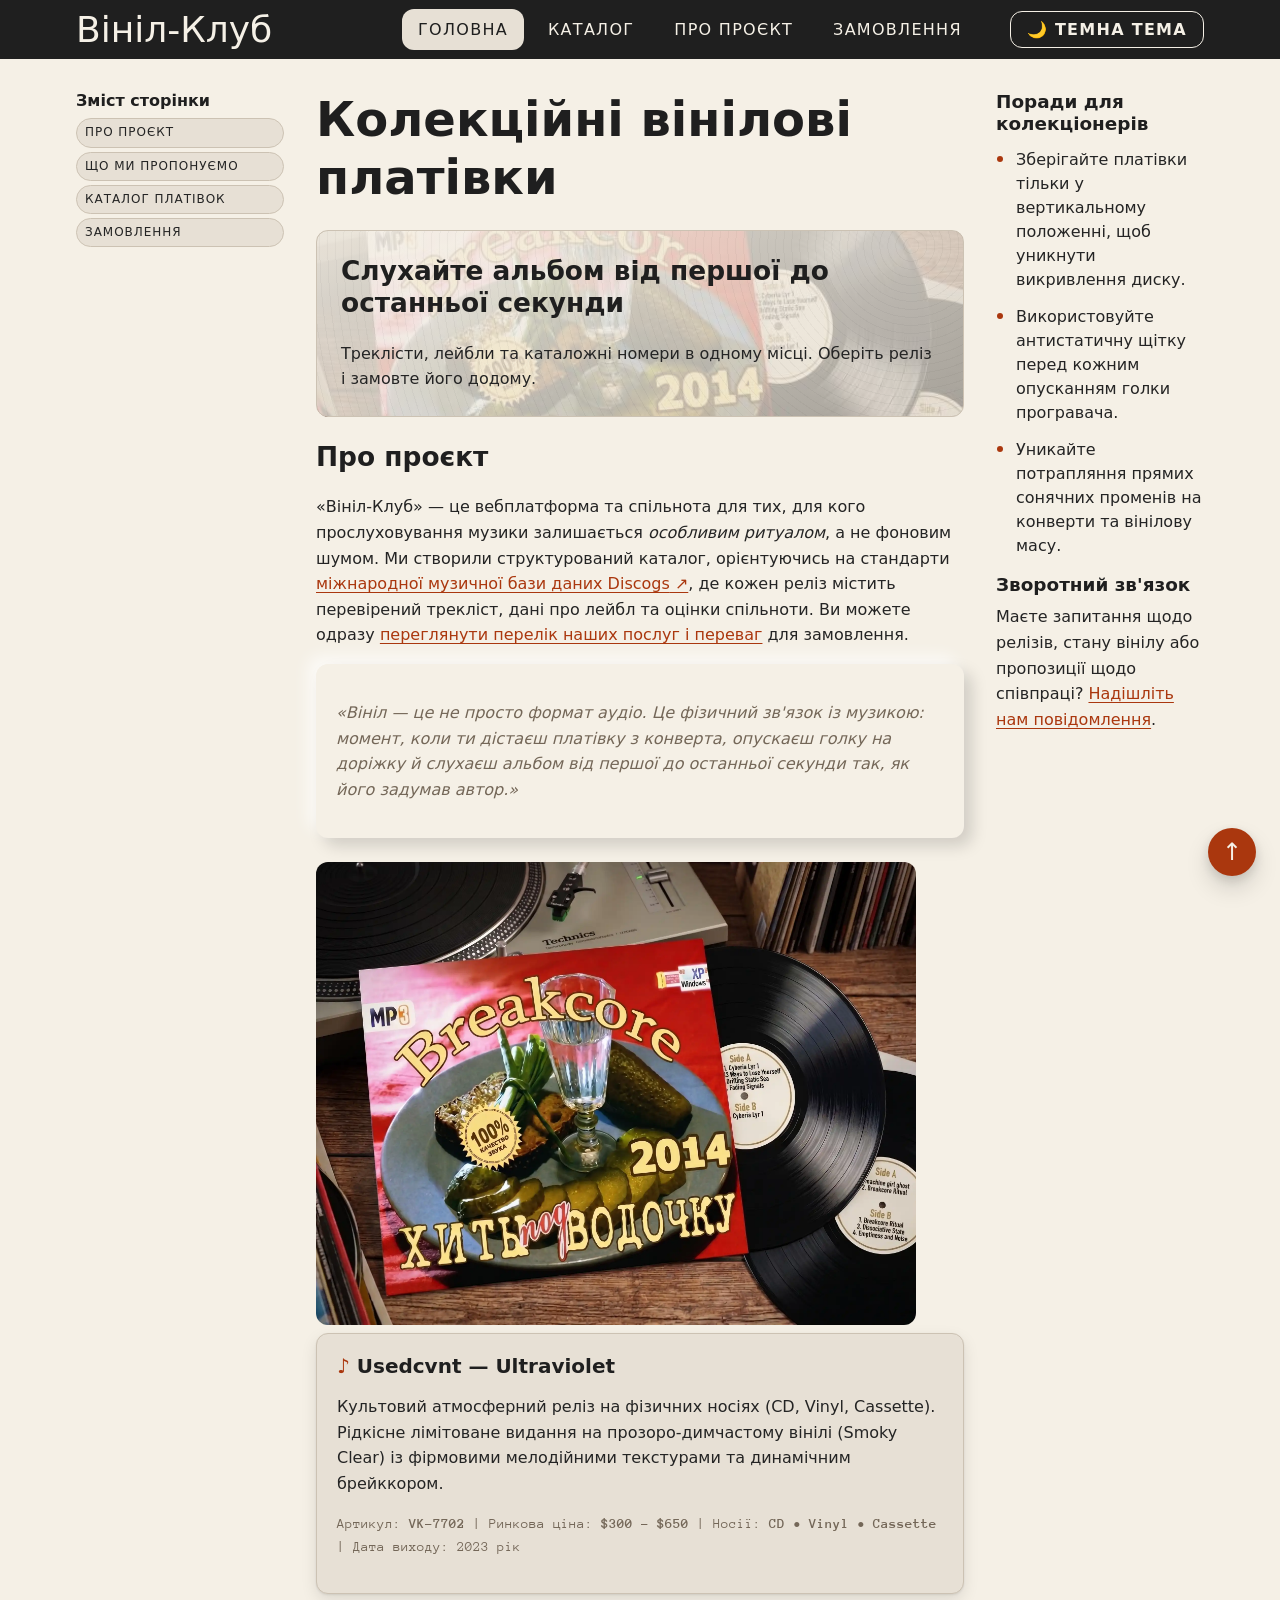
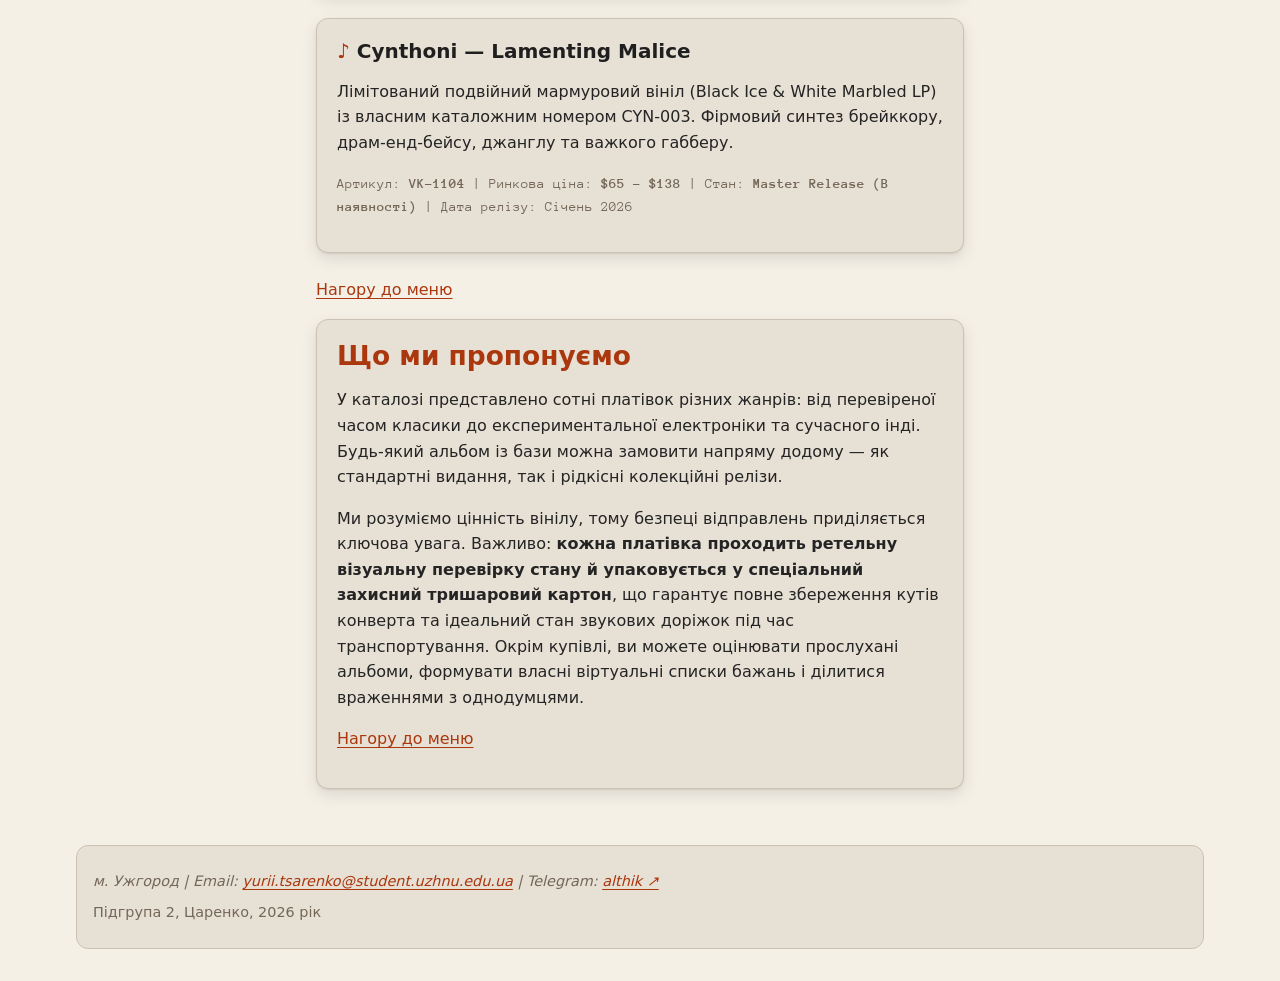
==== commit 8a30ba10: "LR9: бургер-меню на кнопці з aria-expanded і перемикач теми через класи dark-theme/light-theme на :r" ====
--- a/index.html
+++ b/index.html
@@ -8,6 +8,7 @@
     <title>Вініл-Клуб</title>
     <link rel="icon" type="image/png" href="images/favicon.png">
     <link rel="stylesheet" href="css/styles.css">
+    <script src="js/app.js" defer></script>
 </head>
 
 <body id="top" class="home-page">
@@ -16,23 +17,16 @@
     <header>
         <a href="index.html" class="logo">Вініл-Клуб</a>
         <nav aria-label="Головне меню">
-            <ul class="menu menu--desktop">
+            <!-- ЛР9: справжня кнопка меню; клас open на списку і aria-expanded змінює js/app.js -->
+            <button type="button" id="burger" class="burger" aria-expanded="false" aria-controls="menu">☰ Меню</button>
+            <ul id="menu" class="menu">
                 <li><a href="index.html" class="current" aria-current="page">Головна</a></li>
                 <li><a href="catalog.html">Каталог</a></li>
                 <li><a href="about.html">Про проєкт</a></li>
                 <li><a href="form.html">Замовлення</a></li>
             </ul>
-            <details class="menu-disclosure">
-                <summary>Меню</summary>
-                <ul class="menu">
-                    <li><a href="index.html" class="current" aria-current="page">Головна</a></li>
-                    <li><a href="catalog.html">Каталог</a></li>
-                    <li><a href="about.html">Про проєкт</a></li>
-                    <li><a href="form.html">Замовлення</a></li>
-                </ul>
-            </details>
         </nav>
-        <button type="button" class="theme-toggle" onclick="const root = document.documentElement; const prefersDark = window.matchMedia('(prefers-color-scheme: dark)').matches; const isDark = document.body.classList.contains('dark-theme') || (!root.classList.contains('light-theme') && prefersDark); document.body.classList.toggle('dark-theme', !isDark); root.classList.toggle('light-theme', isDark);">Тема</button>
+        <button type="button" id="theme" class="theme-toggle" aria-pressed="false">🌙 Темна тема</button>
     </header>
 
     <!-- Макет сторінки: Grid із зонами nav / main / side / foot (grid-template-areas у CSS) -->
--- a/css/styles.css
+++ b/css/styles.css
@@ -121,12 +121,14 @@
   --glow-accent: none;                      /* світіння кнопок і плиток при наведенні */
 }
 
-/* БОНУС 1. Темна тема: клас dark-theme на <body> (кнопка «Тема» в шапці) лише
-   перевизначає змінні палітри, жодного правила оформлення не дублюється.
+/* БОНУС 1. Темна тема: клас dark-theme на кореневому елементі <html> (кнопка теми в шапці,
+   з ЛР9 її ставить js/app.js) лише перевизначає змінні палітри, жодного правила
+   оформлення не дублюється. Клас на :root, а не на <body>, бо змінні й color-scheme
+   оголошені саме на :root, і клас-перебивач має стояти на тому самому елементі.
    Стиль: глибокий чорний фон, графітово-бордові поверхні, неоново-червоний акцент.
    Контраст (WCAG): текст на фоні ≈ 18:1, акцент #ff293b на фоні ≈ 5,3:1,
    на поверхні ≈ 4,7:1; чорний текст кнопок на акценті ≈ 5,3:1 */
-.dark-theme {
+:root.dark-theme {
   color-scheme: dark;
 
   /* Фон і поверхні */
@@ -166,6 +168,13 @@
                  0 0 26px rgb(255 41 59 / 35%);
   --neo-shadow-dark: rgb(0 0 0 / 90%);
   --neo-shadow-light: rgb(255 41 59 / 9%);   /* неоморфна картка світиться червоним, а не білим */
+}
+
+/* ЛР9: другий клас-перебивач. Світлі значення змінних уже стоять у базовому :root,
+   а системний темний блок нижче діє лише на :root:not(.light-theme). Тож клас light-theme
+   вимикає системну темну схему, і сторінка повертається до світлих значень з :root. */
+:root.light-theme {
+  color-scheme: light;
 }
 
 @media (prefers-color-scheme: dark) {
@@ -300,51 +309,67 @@
   padding: 0;
 }
 
-body > header nav .menu--desktop {
+/* ЛР9: на телефоні меню сховане, доки js/app.js не додасть списку клас-стан open
+   (разом з aria-expanded="true" на кнопці #burger). Список стає колонкою під кнопкою. */
+body > header nav .menu {
   display: none;
-}
-
-body > header .menu-disclosure .menu {
   flex-direction: column;
 }
 
-body > header .menu-disclosure summary {
-  cursor: pointer;
-  padding: var(--space-sm) var(--space);
+body > header nav .menu.open {
+  display: flex;
+}
+
+/* Відкритий список випадає під кнопкою поверх сторінки й не розтягує шапку */
+body > header nav {
+  position: relative;
+}
+
+body > header nav .menu.open {
+  position: absolute;
+  top: calc(100% + var(--space-xs));
+  right: 0;
+  min-width: 12rem;
+  padding: var(--space-sm);
+  border: 1px solid var(--color-border);
   border-radius: var(--radius);
+  background-color: var(--color-chrome);
+  box-shadow: var(--shadow-lift);
+}
+
+/* Кнопка меню — у стилі колишнього <summary>: прозора, зі світлою рамкою */
+.burger {
+  background-color: transparent;
   color: var(--color-on-chrome);
-  list-style-position: inside;
-}
-
-body > header .menu-disclosure summary:hover {
+  border-color: var(--color-on-chrome);
+}
+
+.burger:hover {
   background-color: var(--color-accent);
+  border-color: var(--color-accent);
   color: var(--color-bg);
 }
 
-body > header .menu-disclosure summary:focus-visible {
+.burger:focus-visible {
   outline: 2px solid var(--color-accent);
   outline-offset: 2px;
 }
 
-body > header .menu-disclosure:not([open]) .menu {
-  display: none;
-}
-
+/* На широкому екрані меню видно завжди, а кнопка не потрібна */
 @media (min-width: 768px) {
-  body > header .menu-disclosure {
+  .burger {
     display: none;
   }
 
-  body > header nav .menu--desktop {
+  body > header nav .menu,
+  body > header nav .menu.open {
+    position: static;
     display: flex;
-  }
-
-  body > header nav .menu--desktop {
     flex-direction: row;
-  }
-
-  body > header .menu-disclosure summary {
-    display: none;
+    min-width: 0;
+    padding: 0;
+    border: 0;
+    box-shadow: none;
   }
 }
 
@@ -2097,7 +2122,181 @@
   }
 
 /* ==========================================================================
-   22. Зменшення руху: користувачам із prefers-reduced-motion переходи й
+   22. ЛР8: блок «Демонстрація роботи» (вивід js/app.js)
+   ========================================================================== */
+
+/* Панелі з результатами: та сама сітка auto-fit + minmax, що й каталог,
+   тож на телефоні 1 колонка, далі 2–3 без жодного медіазапиту */
+.demo__grid {
+  display: grid;
+  grid-template-columns: repeat(auto-fit, minmax(var(--min-col), 1fr));
+  gap: var(--gap);
+  margin-bottom: var(--space-xl);
+}
+
+.demo__panel {
+  min-width: 0;
+}
+
+.demo__panel h3 {
+  margin: 0 0 var(--space-sm);
+  font-size: 1rem;
+  color: var(--color-accent);
+  text-transform: uppercase;
+  letter-spacing: 0.05em;
+}
+
+/* Нумерований список має довгі рядки, тож завжди займає весь рядок сітки
+   (на телефоні колонка й так одна, тому медіазапит не потрібен) */
+.demo__panel--wide {
+  grid-column: 1 / -1;
+}
+
+/* white-space: pre-line зберігає переноси \n, які ставить show() через join("\n"), і
+   переносить довгі рядки по ширині блока; без нього весь вивід злипся б в один рядок,
+   бо браузер за замовчуванням замінює переноси рядків на пробіли. */
+.js-out {
+  margin: 0;
+  white-space: pre-line;
+  overflow-wrap: anywhere;
+  font-family: var(--font-mono);
+  font-size: 0.9rem;
+  background: var(--color-surface);
+  color: var(--color-text);
+  padding: var(--space-md);
+  border: 1px solid var(--color-border);
+  border-left: 4px solid var(--color-accent);
+  border-radius: var(--radius);
+  line-height: 1.7;
+}
+
+/* ==========================================================================
+   23. ЛР9: панель пошуку, бейдж-модифікатор, тост, помилки форми, квитанція
+   ========================================================================== */
+
+/* Панель керування над сіткою: поля й кнопки йдуть рядком і переносяться на вузькому екрані */
+.controls {
+  display: flex;
+  flex-wrap: wrap;
+  align-items: flex-end;
+  gap: var(--gap);
+  margin-bottom: var(--space-lg);
+}
+
+.controls__field {
+  display: flex;
+  flex-direction: column;
+  gap: var(--space-xs);
+  flex: 1 1 12rem;
+}
+
+.controls__field label {
+  font-weight: 700;
+}
+
+.controls__sort {
+  display: flex;
+  flex-wrap: wrap;
+  gap: var(--space-xs);
+}
+
+/* Активна кнопка сортування (бонус ЛР9) — заливка акцентом */
+.controls__sort .active {
+  background-color: var(--color-accent);
+  border-color: var(--color-accent);
+  color: var(--color-bg);
+}
+
+.controls__count {
+  flex-basis: 100%;
+  margin: 0;
+  color: var(--color-muted);
+}
+
+.empty {
+  padding: var(--space-md);
+  border: 1px dashed var(--color-border);
+  border-radius: var(--radius);
+  overflow-wrap: anywhere;
+}
+
+/* Лімітоване видання: бейдж-«пігулка» без заливки, лише з рамкою акценту */
+.card__badge--limited {
+  background-color: var(--color-surface);
+  color: var(--color-accent);
+  border: 1px solid var(--color-accent);
+}
+
+/* Тост: фіксовано в правому нижньому куті, над вмістом і над кнопкою «Нагору» */
+.toast {
+  position: fixed;
+  right: var(--space);
+  bottom: var(--space);
+  left: var(--space);
+  z-index: 20;
+  max-width: 22rem;
+  margin-left: auto;
+  padding: var(--space-sm) var(--space);
+  border-radius: var(--radius);
+  background-color: var(--color-brand);
+  color: var(--color-bg);
+  box-shadow: var(--shadow-lift);
+  overflow-wrap: anywhere;
+  animation: toast-in 200ms ease-out;
+}
+
+@keyframes toast-in {
+  from {
+    opacity: 0;
+    transform: translateY(12px);
+  }
+
+  to {
+    opacity: 1;
+    transform: translateY(0);
+  }
+}
+
+/* Помилки форми, які малює js/app.js з validationMessage */
+.error {
+  display: block;
+  margin-top: var(--space-xs);
+  color: var(--color-danger);
+  font-size: 0.85rem;
+}
+
+.error:empty {
+  display: none;
+}
+
+input.invalid,
+select.invalid,
+textarea.invalid {
+  border-color: var(--color-danger);
+  background-color: var(--color-danger-bg);
+}
+
+/* Прапорець із помилкою: рамку чекбоксу не видно, тож обводимо його */
+input[type="checkbox"].invalid {
+  outline: 2px solid var(--color-danger);
+  outline-offset: 2px;
+}
+
+.receipt {
+  margin-top: var(--space-lg);
+  padding: var(--space-md);
+  border: 1px solid var(--color-success);
+  border-radius: var(--radius);
+  background-color: var(--color-success-bg);
+  overflow-wrap: anywhere;
+}
+
+.receipt h2 {
+  margin-top: 0;
+}
+
+/* ==========================================================================
+   24. Зменшення руху: користувачам із prefers-reduced-motion переходи й
        анімації скорочуються практично до нуля
    ========================================================================== */
 @media (prefers-reduced-motion: reduce) {
@@ -2141,7 +2340,7 @@
   }
 
   body > header nav,
-  .menu-disclosure,
+  .burger,
   .theme-toggle,
   .layout__nav,
   .layout__aside,
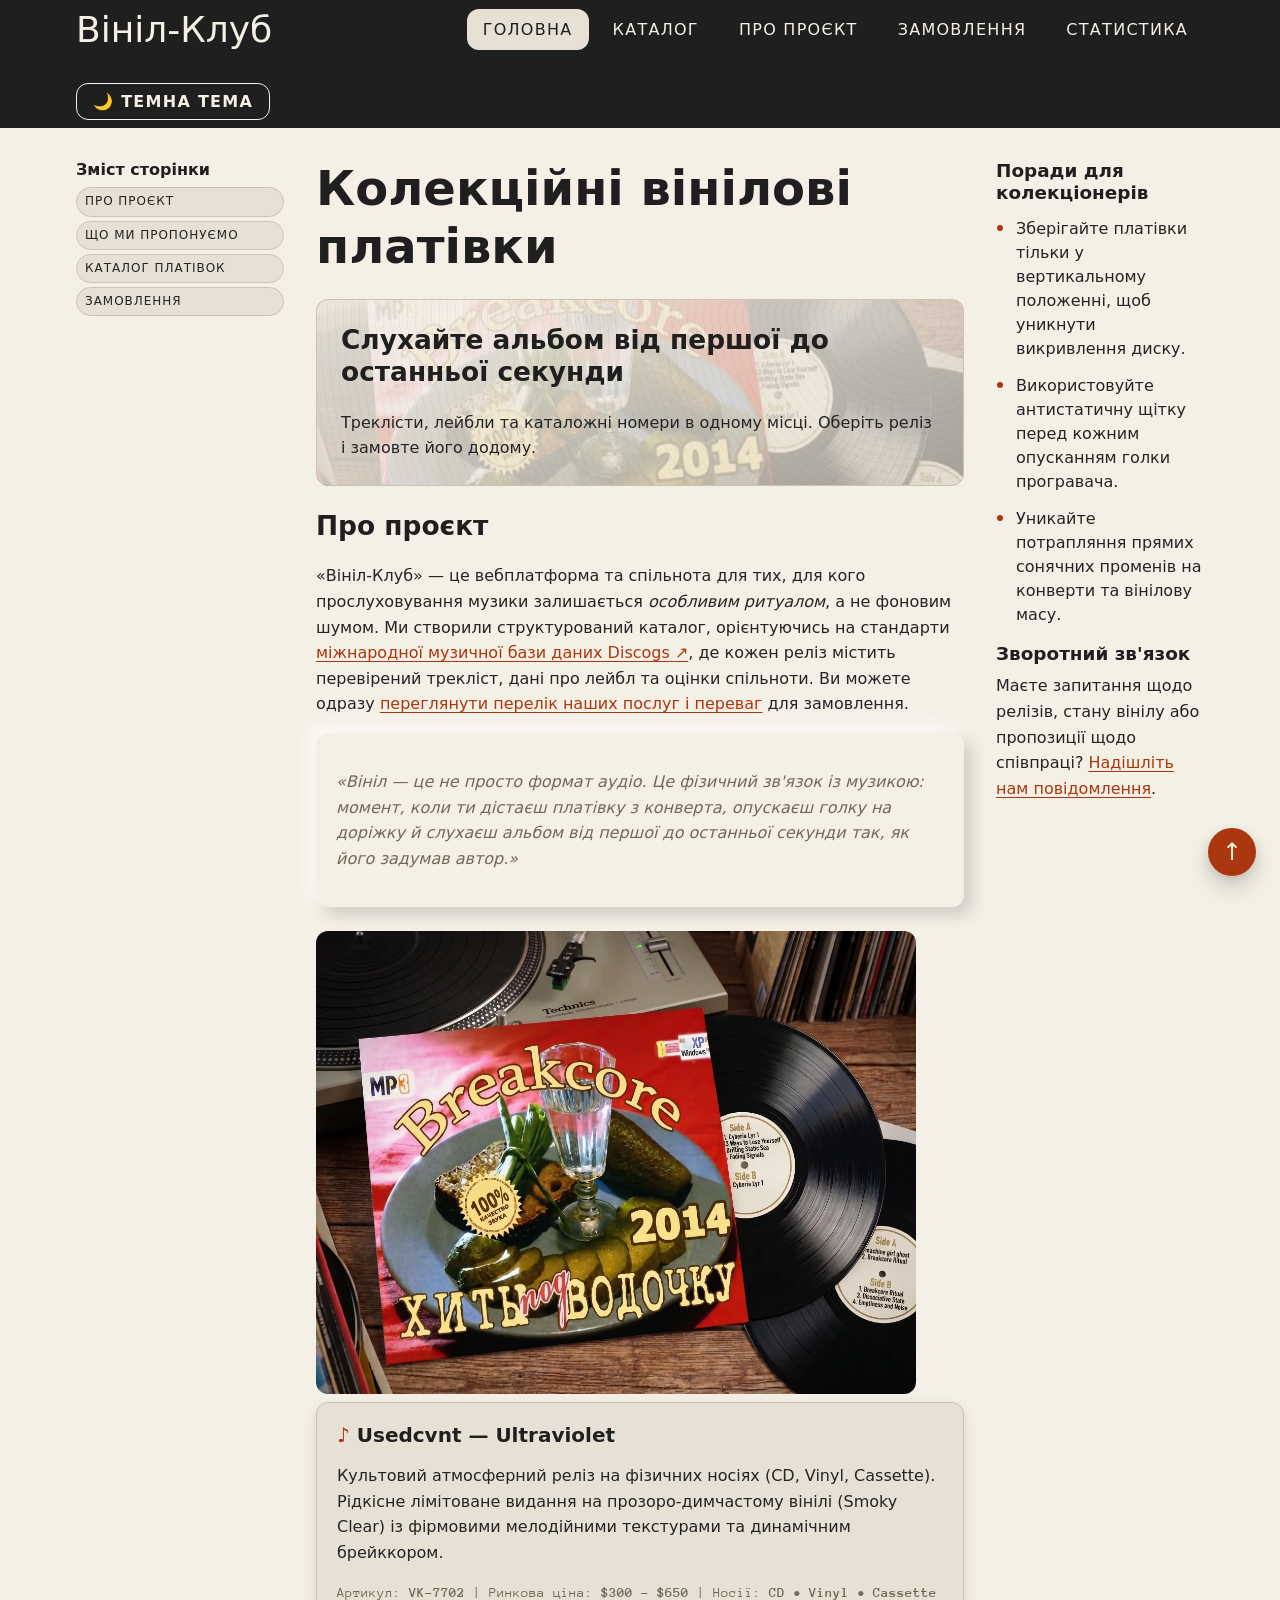
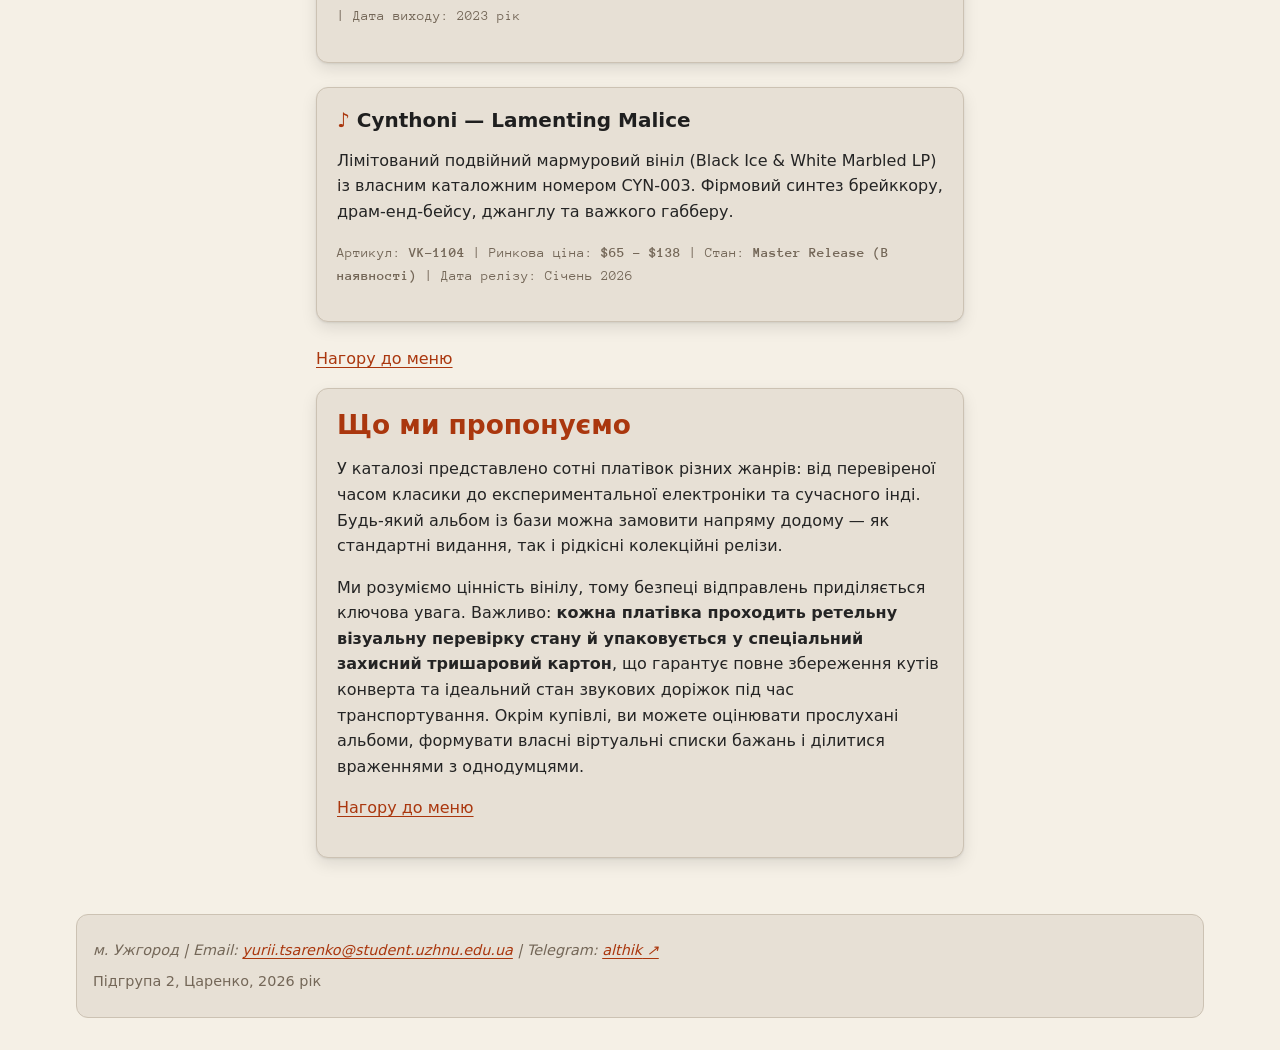
==== commit 81ee22ad: "LR10: сторінка stats.html з даними виконавців з API MusicBrainz і пункт «Статистика» в меню" ====
--- a/index.html
+++ b/index.html
@@ -24,6 +24,7 @@
                 <li><a href="catalog.html">Каталог</a></li>
                 <li><a href="about.html">Про проєкт</a></li>
                 <li><a href="form.html">Замовлення</a></li>
+                <li><a href="stats.html">Статистика</a></li>
             </ul>
         </nav>
         <button type="button" id="theme" class="theme-toggle" aria-pressed="false">🌙 Темна тема</button>
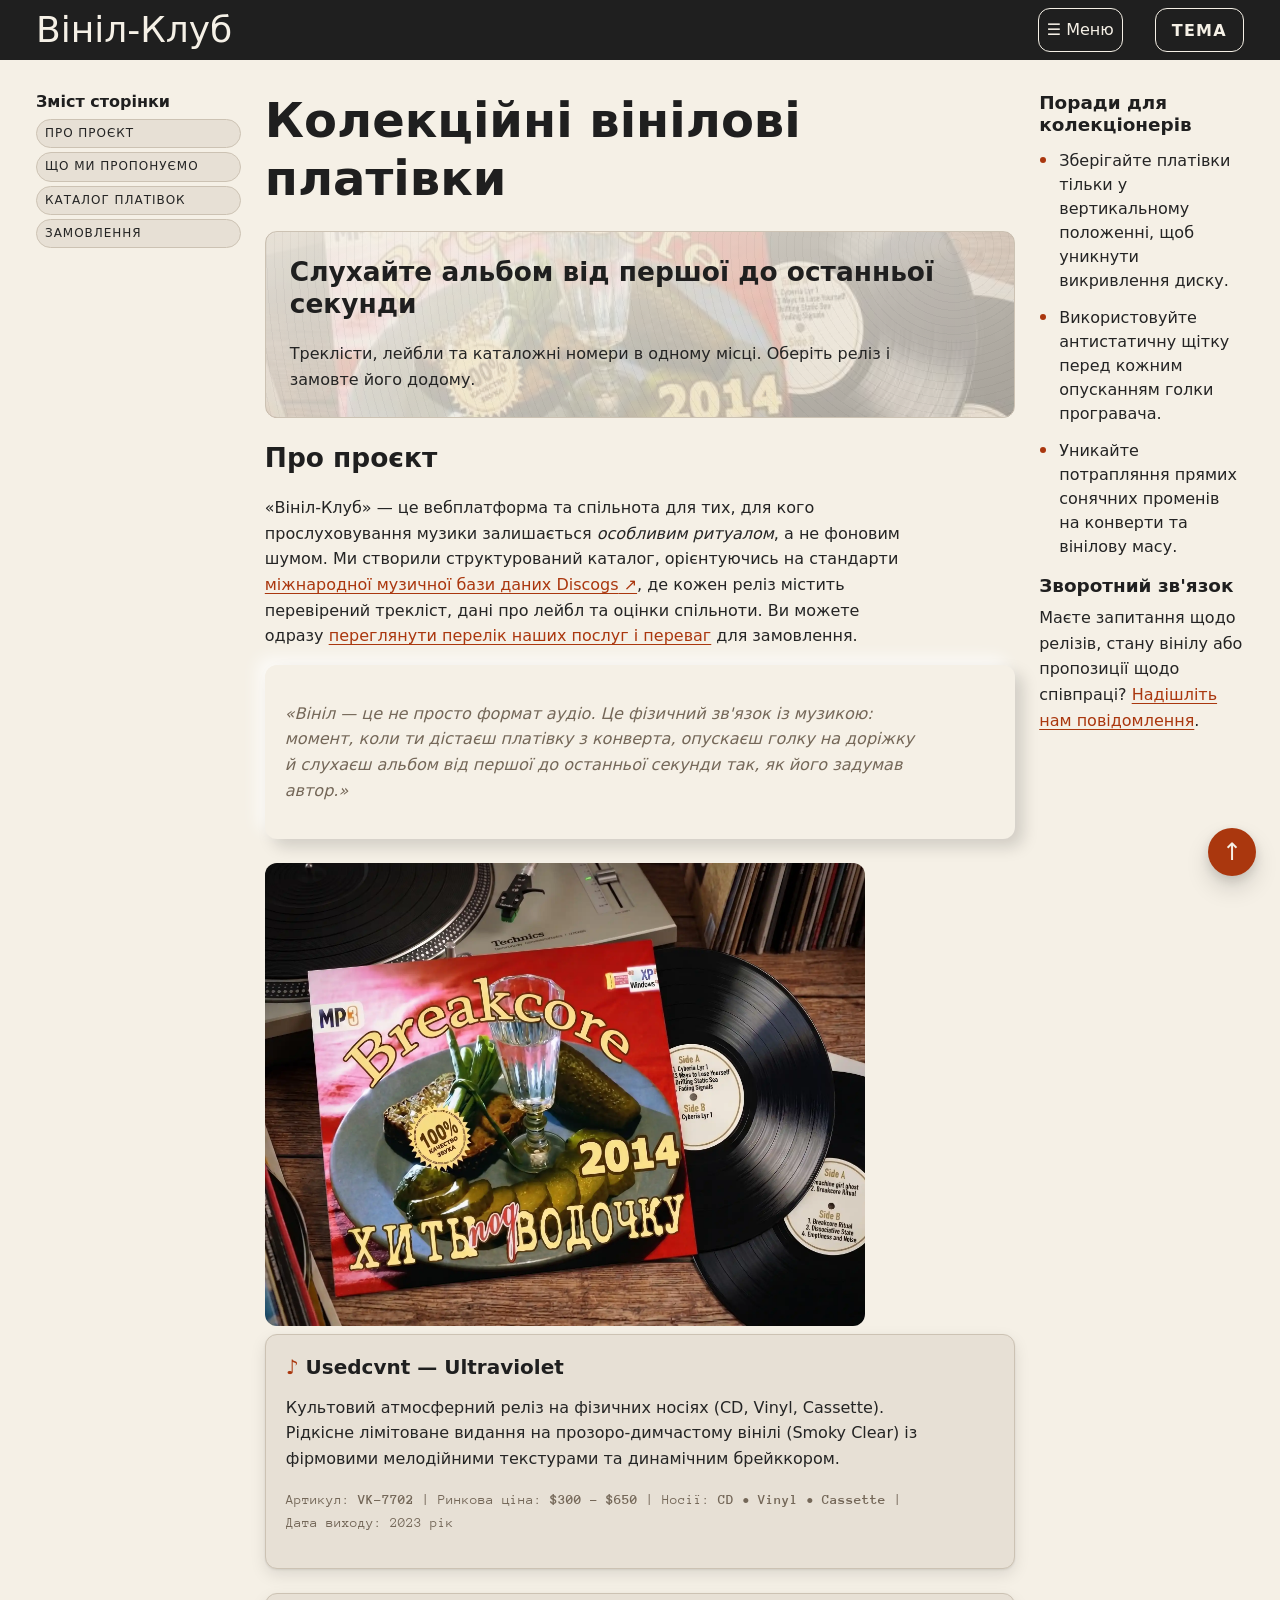
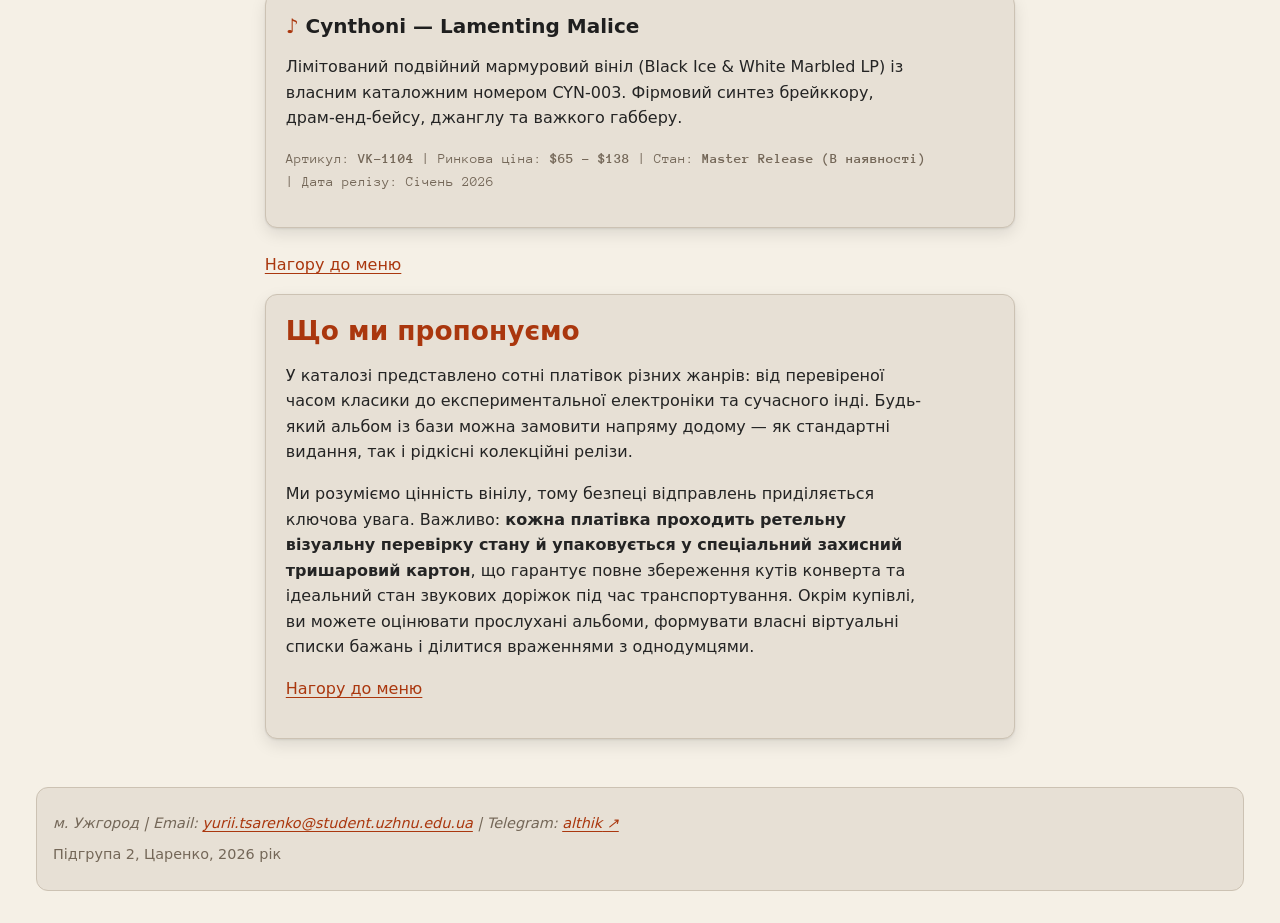
==== commit 5de407a0: "ЛР7: одне меню в details, однорядкова шапка, ширші картки (2fr 1fr і --min-col)" ====
--- a/index.html
+++ b/index.html
@@ -8,7 +8,6 @@
     <title>Вініл-Клуб</title>
     <link rel="icon" type="image/png" href="images/favicon.png">
     <link rel="stylesheet" href="css/styles.css">
-    <script src="js/app.js" defer></script>
 </head>
 
 <body id="top" class="home-page">
@@ -16,18 +15,18 @@
     <!-- Шапка сторінки з єдиним головним меню -->
     <header>
         <a href="index.html" class="logo">Вініл-Клуб</a>
-        <nav aria-label="Головне меню">
-            <!-- ЛР9: справжня кнопка меню; клас open на списку і aria-expanded змінює js/app.js -->
-            <button type="button" id="burger" class="burger" aria-expanded="false" aria-controls="menu">☰ Меню</button>
-            <ul id="menu" class="menu">
-                <li><a href="index.html" class="current" aria-current="page">Головна</a></li>
-                <li><a href="catalog.html">Каталог</a></li>
-                <li><a href="about.html">Про проєкт</a></li>
-                <li><a href="form.html">Замовлення</a></li>
-                <li><a href="stats.html">Статистика</a></li>
-            </ul>
+        <nav class="nav" aria-label="Головне меню">
+            <details>
+                <summary class="nav__toggle">☰ Меню</summary>
+                <ul class="nav__list">
+                    <li><a href="index.html" class="current" aria-current="page">Головна</a></li>
+                    <li><a href="catalog.html">Каталог</a></li>
+                    <li><a href="about.html">Про проєкт</a></li>
+                    <li><a href="form.html">Замовлення</a></li>
+                </ul>
+            </details>
         </nav>
-        <button type="button" id="theme" class="theme-toggle" aria-pressed="false">🌙 Темна тема</button>
+        <button type="button" class="theme-toggle" onclick="const root = document.documentElement; const prefersDark = window.matchMedia('(prefers-color-scheme: dark)').matches; const isDark = document.body.classList.contains('dark-theme') || (!root.classList.contains('light-theme') && prefersDark); document.body.classList.toggle('dark-theme', !isDark); root.classList.toggle('light-theme', isDark);">Тема</button>
     </header>
 
     <!-- Макет сторінки: Grid із зонами nav / main / side / foot (grid-template-areas у CSS) -->
--- a/css/styles.css
+++ b/css/styles.css
@@ -79,7 +79,7 @@
   /* Нові змінні розмірів (ЛР 5): жодних «магічних чисел» у відступах і сітці */
   --color-on-dark: hsl(0, 0%, 100%);  /* білий текст на темних плашках (теги авторів, SVG-діаграма) */
   --space-xs: 0.25rem;      /* найменший відступ: бейджі, дрібні проміжки */
-  --page-width: 1160px;     /* максимальна ширина вмісту сторінки (макет із двома бічними колонками) */
+  --page-width: 1240px;     /* максимальна ширина вмісту сторінки (макет із двома бічними колонками) */
   /* Бічний відступ шапки й підвалу: вміст вирівнюється по краях макета,
      а фон шапки лишається на всю ширину вікна */
   --page-inset: max(var(--space), calc((100% - var(--page-width)) / 2 + var(--space)));
@@ -89,7 +89,7 @@
   /* Змінні макета (ЛР 6): проміжки й ширини колонок беруться лише звідси */
   --gap: 2rem;          /* проміжок між зонами макета, картками сітки та елементами flex-рядків */
   --min-col: 260px;     /* мінімальна ширина колонки сітки каталогу */
-  --sidebar: 13rem;     /* ширина бічних колонок десктопного макета (nav і side) */
+  --sidebar: clamp(10rem, 16vw, 13rem); /* ширина бічних колонок десктопного макета: на 1024px вужча, щоб карткам лишилося місце */
   --gap-tag: 2px;       /* тонкий проміжок між частинами спільного тега авторів */
   --header-offset: 5rem;   /* висота липкої шапки з запасом: під неї «прилипає» зміст, і до неї скролляться якорі */
 
@@ -121,14 +121,12 @@
   --glow-accent: none;                      /* світіння кнопок і плиток при наведенні */
 }
 
-/* БОНУС 1. Темна тема: клас dark-theme на кореневому елементі <html> (кнопка теми в шапці,
-   з ЛР9 її ставить js/app.js) лише перевизначає змінні палітри, жодного правила
-   оформлення не дублюється. Клас на :root, а не на <body>, бо змінні й color-scheme
-   оголошені саме на :root, і клас-перебивач має стояти на тому самому елементі.
+/* БОНУС 1. Темна тема: клас dark-theme на <body> (кнопка «Тема» в шапці) лише
+   перевизначає змінні палітри, жодного правила оформлення не дублюється.
    Стиль: глибокий чорний фон, графітово-бордові поверхні, неоново-червоний акцент.
    Контраст (WCAG): текст на фоні ≈ 18:1, акцент #ff293b на фоні ≈ 5,3:1,
    на поверхні ≈ 4,7:1; чорний текст кнопок на акценті ≈ 5,3:1 */
-:root.dark-theme {
+.dark-theme {
   color-scheme: dark;
 
   /* Фон і поверхні */
@@ -168,13 +166,6 @@
                  0 0 26px rgb(255 41 59 / 35%);
   --neo-shadow-dark: rgb(0 0 0 / 90%);
   --neo-shadow-light: rgb(255 41 59 / 9%);   /* неоморфна картка світиться червоним, а не білим */
-}
-
-/* ЛР9: другий клас-перебивач. Світлі значення змінних уже стоять у базовому :root,
-   а системний темний блок нижче діє лише на :root:not(.light-theme). Тож клас light-theme
-   вимикає системну темну схему, і сторінка повертається до світлих значень з :root. */
-:root.light-theme {
-  color-scheme: light;
 }
 
 @media (prefers-color-scheme: dark) {
@@ -281,7 +272,7 @@
   flex-wrap: wrap;
   align-items: center;
   justify-content: space-between;
-  gap: var(--gap);
+  gap: var(--space-sm);   /* на телефоні лого, «Меню» і «Тема» мають стати в один рядок */
   padding: var(--space-sm) var(--page-inset);
   background-color: var(--color-chrome);
   color: var(--color-on-chrome);
@@ -298,79 +289,49 @@
   background-color: var(--color-chrome);
 }
 
-/* Вміст диктує Flex: пункти меню йдуть у рядок, проміжок дає лише gap.
-   Без старих хаків розкладки та без margin на <li> */
-body > header nav .menu {
+/* База - телефон: меню складене в <details>, а список один на всі ширини.
+   Відкритий список випадає під шапкою (absolute відносно липкої шапки),
+   тому сама шапка не стає вищою. Класи .nav__toggle і .nav__list - як у практичній. */
+.nav__list {
+  position: absolute;
+  top: 100%;
+  left: 0;
+  right: 0;
   display: flex;
-  flex-wrap: wrap;
-  gap: var(--space-sm);
+  flex-direction: column;
+  gap: var(--space-xs);
+  margin: 0;
+  padding: var(--space-sm) var(--space);
   list-style: none;
-  margin: 0;
-  padding: 0;
-}
-
-/* ЛР9: на телефоні меню сховане, доки js/app.js не додасть списку клас-стан open
-   (разом з aria-expanded="true" на кнопці #burger). Список стає колонкою під кнопкою. */
-body > header nav .menu {
-  display: none;
-  flex-direction: column;
-}
-
-body > header nav .menu.open {
-  display: flex;
-}
-
-/* Відкритий список випадає під кнопкою поверх сторінки й не розтягує шапку */
-body > header nav {
-  position: relative;
-}
-
-body > header nav .menu.open {
-  position: absolute;
-  top: calc(100% + var(--space-xs));
-  right: 0;
-  min-width: 12rem;
-  padding: var(--space-sm);
-  border: 1px solid var(--color-border);
-  border-radius: var(--radius);
   background-color: var(--color-chrome);
   box-shadow: var(--shadow-lift);
 }
 
-/* Кнопка меню — у стилі колишнього <summary>: прозора, зі світлою рамкою */
-.burger {
-  background-color: transparent;
+/* Кнопка меню: 44px - найменша зручна зона натискання пальцем */
+.nav__toggle {
+  display: flex;
+  align-items: center;
+  min-height: 44px;
+  padding: 0 var(--space-sm);
+  border: 1px solid var(--color-on-chrome);
+  border-radius: var(--radius);
   color: var(--color-on-chrome);
-  border-color: var(--color-on-chrome);
-}
-
-.burger:hover {
+  list-style: none;       /* трикутник замінює значок ☰ у тексті */
+  cursor: pointer;
+}
+
+.nav__toggle::-webkit-details-marker {
+  display: none;
+}
+
+.nav__toggle:hover {
   background-color: var(--color-accent);
-  border-color: var(--color-accent);
   color: var(--color-bg);
 }
 
-.burger:focus-visible {
-  outline: 2px solid var(--color-accent);
+.nav__toggle:focus-visible {
+  outline: 3px solid var(--color-accent);
   outline-offset: 2px;
-}
-
-/* На широкому екрані меню видно завжди, а кнопка не потрібна */
-@media (min-width: 768px) {
-  .burger {
-    display: none;
-  }
-
-  body > header nav .menu,
-  body > header nav .menu.open {
-    position: static;
-    display: flex;
-    flex-direction: row;
-    min-width: 0;
-    padding: 0;
-    border: 0;
-    box-shadow: none;
-  }
 }
 
 body > header .logo:link,
@@ -381,11 +342,52 @@
   text-decoration: none;
 }
 
-/* Посилання лишаються плитками: блок із власним padding */
+/* Посилання лишаються плитками: на телефоні на всю ширину і не нижчі за 44px */
 body > header nav a {
-  display: block;
-  padding: var(--space-sm) var(--space);
+  display: flex;
+  align-items: center;
+  min-height: 44px;
+  padding: var(--space-sm);
   border-radius: var(--radius);
+}
+
+/* Від планшета кнопка не потрібна, а список стає рядком. Закритий <details> ховає вміст
+   через псевдоелемент ::details-content, тож його показуємо явно, і другий список для
+   широкого екрана не потрібен. Якщо браузер ще не знає ::details-content, правило під
+   @supports не спрацює, і меню далі відкриватиметься кнопкою. */
+@media (min-width: 768px) {
+  @supports selector(::details-content) {
+    .nav__toggle {
+      display: none;
+    }
+
+    .nav details::details-content {
+      content-visibility: visible;
+    }
+
+    .nav details > .nav__list {
+      position: static;
+      flex-direction: row;
+      padding: 0;
+      box-shadow: none;
+    }
+  }
+
+  /* На 768-1023px чотири пункти стоять щільніше, щоб шапка лишалась однорядковою */
+  body > header nav a {
+    font-size: 0.875rem;
+  }
+}
+
+@media (min-width: 1024px) {
+  body > header {
+    gap: var(--gap);
+  }
+
+  body > header nav a {
+    padding: var(--space-sm) var(--space);
+    font-size: 1rem;
+  }
 }
 
 body > header .logo:hover {
@@ -1009,10 +1011,11 @@
   border-radius: var(--radius);
 }
 
-/* Планшет: дві колонки; зміст і підвал розтягнуті на обидві */
+/* Планшет: дві зони, main удвічі ширший за side (2fr 1fr), тож картки не вузькі;
+   зміст і підвал розтягнуті на обидві */
 @media (min-width: 768px) {
   .layout {
-    grid-template-columns: 1fr 1fr;
+    grid-template-columns: 2fr 1fr;
     grid-template-areas:
       "nav  nav"
       "main side"
@@ -1026,6 +1029,7 @@
    бо за замовчуванням колонка розтягується на всю висоту рядка. */
 @media (min-width: 1024px) {
   .layout {
+    gap: var(--space-lg);
     grid-template-columns: var(--sidebar) 1fr var(--sidebar);
     grid-template-areas:
       "nav  main side"
@@ -1153,8 +1157,8 @@
    а шапка (z-index: 10) лишається над усім блоком */
 .cards {
   display: grid;
-  grid-template-columns: repeat(auto-fit, minmax(var(--min-col), 1fr));
-  gap: var(--gap);
+  grid-template-columns: repeat(auto-fit, minmax(min(100%, var(--min-col)), 1fr));
+  gap: var(--space-lg);
   margin: 0;
   transform: scale(1);
 }
@@ -1254,19 +1258,21 @@
   to { transform: rotate(360deg); }
 }
 
-/* База - телефон: --min-col = 260px, колонка вузька, тож картка одна в ряд.
-   Від планшета main займає лише частину екрана, тому мінімальну ширину колонки
-   зменшено: у планшетній розкладці виходить дві картки, у десктопній — три
-   (макет обмежений --page-width, тож четверта вже не поміщається). */
+/* База - телефон: --min-col = 260px, тож на 360px картка одна в ряд.
+   Далі кількістю колонок керує лише --min-col: на планшеті 13rem дає дві картки,
+   на десктопі 11.25rem - три. Скелет бере ті самі значення, тому його сітка
+   збігається зі справжньою. */
 @media (min-width: 768px) {
-  .cards {
-    --min-col: 8.75rem;
+  .cards,
+  .skeleton-grid {
+    --min-col: 13rem;
   }
 }
 
 @media (min-width: 1024px) {
-  .cards {
-    --min-col: 9rem;
+  .cards,
+  .skeleton-grid {
+    --min-col: 11.25rem;
   }
 }
 
@@ -1353,11 +1359,13 @@
   padding: var(--space-md);
 }
 
-/* Назва — рівно в один рядок; усе, що не вмістилося, замінюють три крапки */
+/* Назва — щонайбільше два рядки: на вузькій картці один рядок обрізав її майже всю.
+   Усе, що не вмістилося, замінюють три крапки. */
 .card__title {
-  white-space: nowrap;
+  display: -webkit-box;
+  -webkit-box-orient: vertical;
+  -webkit-line-clamp: 2;
   overflow: hidden;
-  text-overflow: ellipsis;
   margin: 0;
   font-size: 1.1rem;
   line-height: 1.4;
@@ -1926,16 +1934,12 @@
 
 /* --- Перемикач теми в шапці: кнопка стоїть праворуч поруч із меню --- */
 body > header nav {
-  margin-left: 0;
-}
-
-@media (min-width: 768px) {
-  body > header nav {
-    margin-left: auto;
-  }
+  margin-left: auto;
 }
 
 .theme-toggle {
+  min-height: 44px;
+  padding-block: 0;
   background-color: transparent;
   color: var(--color-on-chrome);
   border-color: var(--color-on-chrome);
@@ -2122,181 +2126,7 @@
   }
 
 /* ==========================================================================
-   22. ЛР8: блок «Демонстрація роботи» (вивід js/app.js)
-   ========================================================================== */
-
-/* Панелі з результатами: та сама сітка auto-fit + minmax, що й каталог,
-   тож на телефоні 1 колонка, далі 2–3 без жодного медіазапиту */
-.demo__grid {
-  display: grid;
-  grid-template-columns: repeat(auto-fit, minmax(var(--min-col), 1fr));
-  gap: var(--gap);
-  margin-bottom: var(--space-xl);
-}
-
-.demo__panel {
-  min-width: 0;
-}
-
-.demo__panel h3 {
-  margin: 0 0 var(--space-sm);
-  font-size: 1rem;
-  color: var(--color-accent);
-  text-transform: uppercase;
-  letter-spacing: 0.05em;
-}
-
-/* Нумерований список має довгі рядки, тож завжди займає весь рядок сітки
-   (на телефоні колонка й так одна, тому медіазапит не потрібен) */
-.demo__panel--wide {
-  grid-column: 1 / -1;
-}
-
-/* white-space: pre-line зберігає переноси \n, які ставить show() через join("\n"), і
-   переносить довгі рядки по ширині блока; без нього весь вивід злипся б в один рядок,
-   бо браузер за замовчуванням замінює переноси рядків на пробіли. */
-.js-out {
-  margin: 0;
-  white-space: pre-line;
-  overflow-wrap: anywhere;
-  font-family: var(--font-mono);
-  font-size: 0.9rem;
-  background: var(--color-surface);
-  color: var(--color-text);
-  padding: var(--space-md);
-  border: 1px solid var(--color-border);
-  border-left: 4px solid var(--color-accent);
-  border-radius: var(--radius);
-  line-height: 1.7;
-}
-
-/* ==========================================================================
-   23. ЛР9: панель пошуку, бейдж-модифікатор, тост, помилки форми, квитанція
-   ========================================================================== */
-
-/* Панель керування над сіткою: поля й кнопки йдуть рядком і переносяться на вузькому екрані */
-.controls {
-  display: flex;
-  flex-wrap: wrap;
-  align-items: flex-end;
-  gap: var(--gap);
-  margin-bottom: var(--space-lg);
-}
-
-.controls__field {
-  display: flex;
-  flex-direction: column;
-  gap: var(--space-xs);
-  flex: 1 1 12rem;
-}
-
-.controls__field label {
-  font-weight: 700;
-}
-
-.controls__sort {
-  display: flex;
-  flex-wrap: wrap;
-  gap: var(--space-xs);
-}
-
-/* Активна кнопка сортування (бонус ЛР9) — заливка акцентом */
-.controls__sort .active {
-  background-color: var(--color-accent);
-  border-color: var(--color-accent);
-  color: var(--color-bg);
-}
-
-.controls__count {
-  flex-basis: 100%;
-  margin: 0;
-  color: var(--color-muted);
-}
-
-.empty {
-  padding: var(--space-md);
-  border: 1px dashed var(--color-border);
-  border-radius: var(--radius);
-  overflow-wrap: anywhere;
-}
-
-/* Лімітоване видання: бейдж-«пігулка» без заливки, лише з рамкою акценту */
-.card__badge--limited {
-  background-color: var(--color-surface);
-  color: var(--color-accent);
-  border: 1px solid var(--color-accent);
-}
-
-/* Тост: фіксовано в правому нижньому куті, над вмістом і над кнопкою «Нагору» */
-.toast {
-  position: fixed;
-  right: var(--space);
-  bottom: var(--space);
-  left: var(--space);
-  z-index: 20;
-  max-width: 22rem;
-  margin-left: auto;
-  padding: var(--space-sm) var(--space);
-  border-radius: var(--radius);
-  background-color: var(--color-brand);
-  color: var(--color-bg);
-  box-shadow: var(--shadow-lift);
-  overflow-wrap: anywhere;
-  animation: toast-in 200ms ease-out;
-}
-
-@keyframes toast-in {
-  from {
-    opacity: 0;
-    transform: translateY(12px);
-  }
-
-  to {
-    opacity: 1;
-    transform: translateY(0);
-  }
-}
-
-/* Помилки форми, які малює js/app.js з validationMessage */
-.error {
-  display: block;
-  margin-top: var(--space-xs);
-  color: var(--color-danger);
-  font-size: 0.85rem;
-}
-
-.error:empty {
-  display: none;
-}
-
-input.invalid,
-select.invalid,
-textarea.invalid {
-  border-color: var(--color-danger);
-  background-color: var(--color-danger-bg);
-}
-
-/* Прапорець із помилкою: рамку чекбоксу не видно, тож обводимо його */
-input[type="checkbox"].invalid {
-  outline: 2px solid var(--color-danger);
-  outline-offset: 2px;
-}
-
-.receipt {
-  margin-top: var(--space-lg);
-  padding: var(--space-md);
-  border: 1px solid var(--color-success);
-  border-radius: var(--radius);
-  background-color: var(--color-success-bg);
-  overflow-wrap: anywhere;
-}
-
-.receipt h2 {
-  margin-top: 0;
-}
-
-/* ==========================================================================
-   24. Зменшення руху: користувачам із prefers-reduced-motion переходи й
+   22. Зменшення руху: користувачам із prefers-reduced-motion переходи й
        анімації скорочуються практично до нуля
    ========================================================================== */
 @media (prefers-reduced-motion: reduce) {
@@ -2340,7 +2170,6 @@
   }
 
   body > header nav,
-  .burger,
   .theme-toggle,
   .layout__nav,
   .layout__aside,
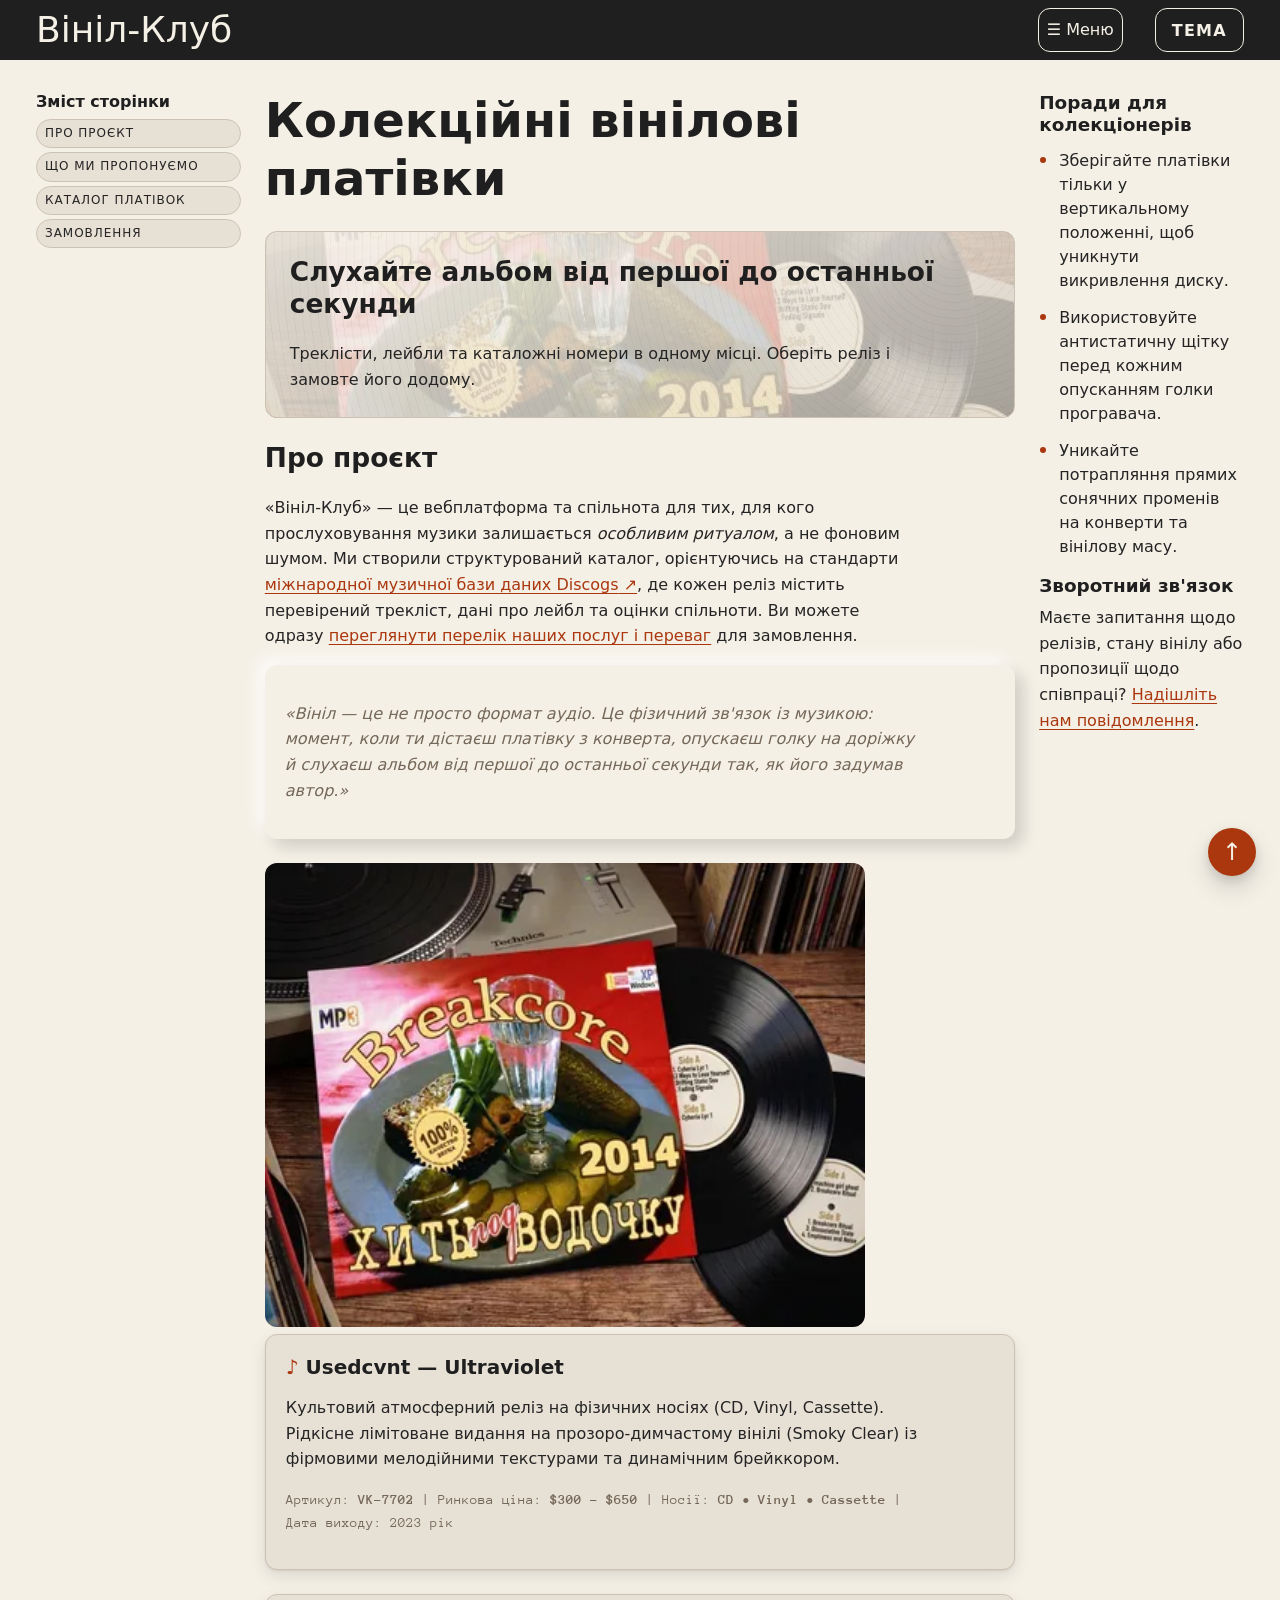
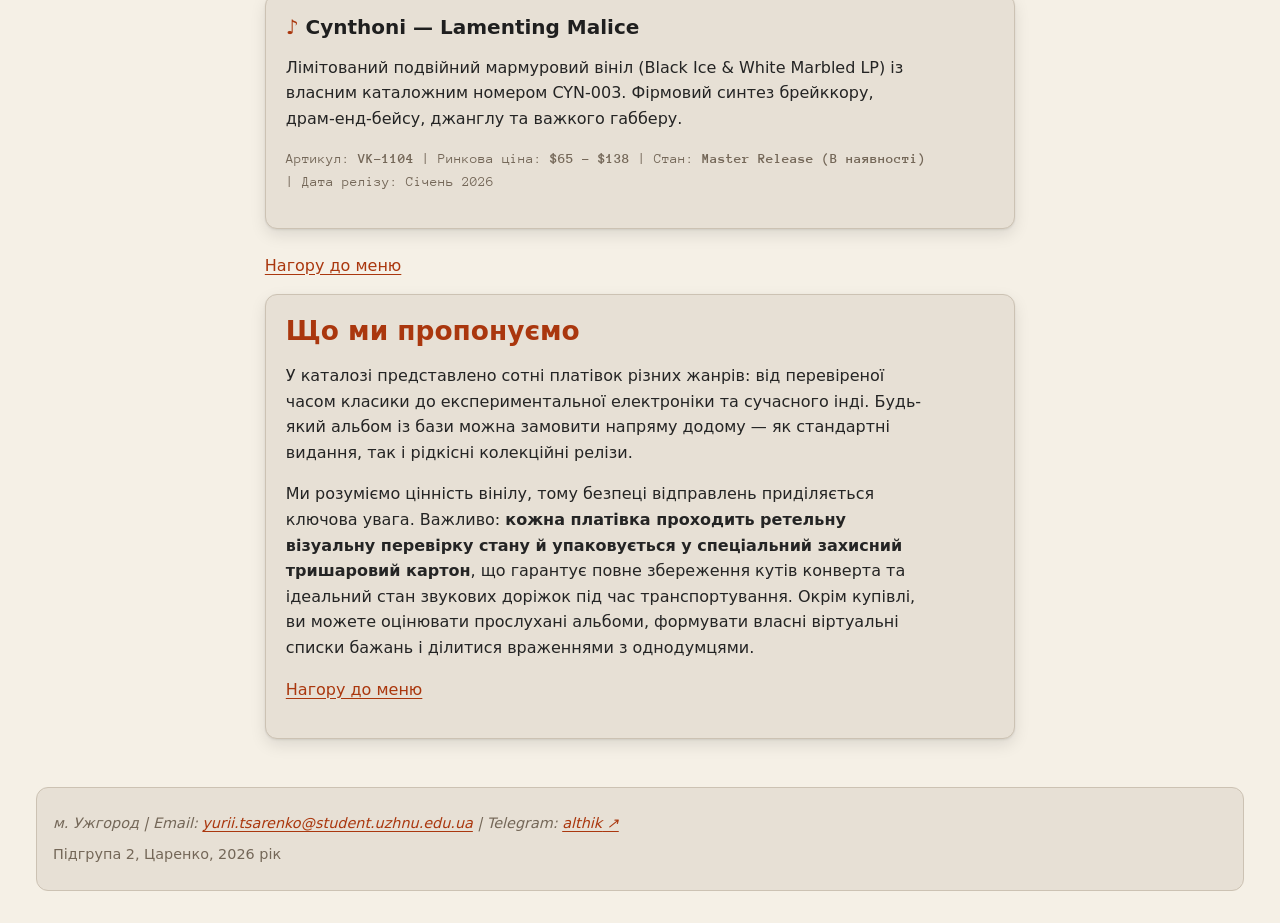
==== commit 238cb467: "ЛР7: srcset і sizes головного фото з файлами 400w, 800w і 1200w" ====
--- a/index.html
+++ b/index.html
@@ -68,9 +68,12 @@
                 </blockquote>
 
                 <picture>
-                    <source srcset="images/breakcore-pod-vodochku-vinyl.webp" type="image/webp">
-                    <source srcset="images/breakcore-pod-vodochku-vinyl.jpg" type="image/jpeg">
-                    <img src="images/breakcore-pod-vodochku-vinyl.jpg"
+                    <source type="image/webp"
+                        srcset="images/breakcore-pod-vodochku-vinyl-400.webp 400w, images/breakcore-pod-vodochku-vinyl-800.webp 800w, images/breakcore-pod-vodochku-vinyl-1200.webp 1200w"
+                        sizes="(min-width: 1024px) 600px, (min-width: 768px) 60vw, calc(100vw - 2rem)">
+                    <img src="images/breakcore-pod-vodochku-vinyl-800.jpg"
+                        srcset="images/breakcore-pod-vodochku-vinyl-400.jpg 400w, images/breakcore-pod-vodochku-vinyl-800.jpg 800w, images/breakcore-pod-vodochku-vinyl-1200.jpg 1200w"
+                        sizes="(min-width: 1024px) 600px, (min-width: 768px) 60vw, calc(100vw - 2rem)"
                         alt="Колекційне видання вінілової платівки та конверт альбому біля програвача"
                         width="600" height="450">
                 </picture>
--- a/css/styles.css
+++ b/css/styles.css
@@ -88,7 +88,7 @@
 
   /* Змінні макета (ЛР 6): проміжки й ширини колонок беруться лише звідси */
   --gap: 2rem;          /* проміжок між зонами макета, картками сітки та елементами flex-рядків */
-  --min-col: 260px;     /* мінімальна ширина колонки сітки каталогу */
+  --min-col: 24rem;     /* мінімальна ширина колонки сітки каталогу: на телефоні (до 767px) дві такі не вміщаються */
   --sidebar: clamp(10rem, 16vw, 13rem); /* ширина бічних колонок десктопного макета: на 1024px вужча, щоб карткам лишилося місце */
   --gap-tag: 2px;       /* тонкий проміжок між частинами спільного тега авторів */
   --header-offset: 5rem;   /* висота липкої шапки з запасом: під неї «прилипає» зміст, і до неї скролляться якорі */
@@ -118,6 +118,8 @@
   --color-chrome: var(--color-brand);       /* фон шапки та рядків thead/tfoot */
   --color-on-chrome: var(--color-bg);       /* текст на шапці та thead/tfoot */
   --color-btn-hover: var(--color-brand);    /* фон кнопок при наведенні */
+  --vinyl: hsl(0, 0%, 7%);                  /* чорний вініл платівки в картці */
+  --vinyl-groove: hsl(0, 0%, 17%);          /* борозни на ній */
   --glow-accent: none;                      /* світіння кнопок і плиток при наведенні */
 }
 
@@ -1258,7 +1260,7 @@
   to { transform: rotate(360deg); }
 }
 
-/* База - телефон: --min-col = 260px, тож на 360px картка одна в ряд.
+/* База - телефон: --min-col = 24rem, тож до 767px картка завжди одна в ряд.
    Далі кількістю колонок керує лише --min-col: на планшеті 13rem дає дві картки,
    на десктопі 11.25rem - три. Скелет бере ті самі значення, тому його сітка
    збігається зі справжньою. */
@@ -1299,7 +1301,10 @@
   border: 1px solid var(--color-border);
   border-radius: var(--radius);
   box-shadow: var(--shadow);
-  transition: transform 250ms ease, opacity 250ms ease;
+  /* Перехід стоїть на базовому правилі, тому картка плавно і піднімається, і повертається.
+     Тінь та кольори теж у списку, інакше вони змінювалися б стрибком. */
+  transition: transform 250ms ease, box-shadow 250ms ease,
+              border-color 250ms ease, background-color 250ms ease;
   /* overflow: hidden потрібен разом із border-radius, щоб кути зображення
      обрізалися по закругленню рамки й не виступали за неї. */
   overflow: hidden;
@@ -1316,6 +1321,47 @@
     transform: translateY(-6px);
     border-color: var(--color-accent);
     box-shadow: var(--shadow-lift);
+  }
+}
+
+/* Вкладений ефект (легенда варіанта): у кутку обкладинки лежить платівка з цією самою
+   обкладинкою замість етикетки. Під час наведення на картку або фокуса всередині неї
+   платівка робить оберт, як на диску програвача, а потім плавно повертається. */
+.card__cover {
+  position: relative;
+  flex-shrink: 0;
+}
+
+.card__disc {
+  position: absolute;
+  right: var(--space-sm);
+  bottom: var(--space-sm);
+  display: grid;
+  place-items: center;
+  width: 5.5rem;
+  aspect-ratio: 1;
+  border-radius: 50%;
+  background:
+    conic-gradient(rgb(255 255 255 / 22%), transparent 12% 38%, rgb(255 255 255 / 22%) 50%, transparent 62% 88%, rgb(255 255 255 / 22%)),
+    repeating-radial-gradient(circle, var(--vinyl) 0 2px, var(--vinyl-groove) 2px 3px);
+  box-shadow: 0 2px 8px rgb(0 0 0 / 45%);
+  transition: transform 1200ms ease, box-shadow 250ms ease;
+}
+
+.card__disc img {
+  width: 2.5rem;
+  height: 2.5rem;
+  border-radius: 50%;
+  object-fit: cover;
+}
+
+.cards .card:focus-within .card__disc {
+  transform: rotate(360deg);
+}
+
+@media (hover: hover) {
+  .cards .card:hover .card__disc {
+    transform: rotate(360deg);
   }
 }
 
@@ -1359,12 +1405,12 @@
   padding: var(--space-md);
 }
 
-/* Назва — щонайбільше два рядки: на вузькій картці один рядок обрізав її майже всю.
+/* Назва — щонайбільше три рядки: на вузькій картці один рядок обрізав її майже всю.
    Усе, що не вмістилося, замінюють три крапки. */
 .card__title {
   display: -webkit-box;
   -webkit-box-orient: vertical;
-  -webkit-line-clamp: 2;
+  -webkit-line-clamp: 3;
   overflow: hidden;
   margin: 0;
   font-size: 1.1rem;
@@ -1885,12 +1931,15 @@
   to { opacity: 1; }
 }
 
+/* both залишає елемент у стані from до початку і в стані to після кінця анімації;
+   без нього вікно на мить блимнуло б готовим до першого кадру або смикнулося б наприкінці.
+   Тло коротше (200ms) за вікно (280ms): сторінка спершу темніє, а вікно її наздоганяє. */
 .modal[open] {
   animation: modal-pop 280ms ease-out both;
 }
 
 .modal[open]::backdrop {
-  animation: backdrop-fade 280ms ease-out both;
+  animation: backdrop-fade 200ms ease-out both;
 }
 
 /* Вміст вікна — flex-колонка: проміжки між блоками дає gap */
@@ -1977,10 +2026,12 @@
     flex-direction: row;
   }
 
+  .cards .card--featured .card__cover {
+    width: 40%;
+  }
+
   .cards .card--featured .card__img {
-    width: 35%;
-    height: auto;
-    aspect-ratio: 1;
+    height: 100%;
     border-right: 1px solid var(--color-border);
     border-bottom: 0;
   }
@@ -2120,11 +2171,6 @@
   box-shadow: var(--glow-accent);
 }
 
-.cards .card:hover {
-    border-color: var(--color-accent);
-    box-shadow: var(--shadow-lift);
-  }
-
 /* ==========================================================================
    22. Зменшення руху: користувачам із prefers-reduced-motion переходи й
        анімації скорочуються практично до нуля
@@ -2137,10 +2183,18 @@
     scroll-behavior: auto !important;
   }
 
+  /* Замість руху лишається безпечний відгук: картка міняє тло, рамку й тінь,
+     а платівка не крутиться, лише отримує обідок кольору акценту */
   .cards .card:hover,
   .cards .card:focus-within {
     transform: none;
-    background-color: var(--color-surface);
+    background-color: var(--color-row-hover);
+  }
+
+  .cards .card:hover .card__disc,
+  .cards .card:focus-within .card__disc {
+    transform: none;
+    box-shadow: 0 0 0 3px var(--color-accent);
   }
 }
 
